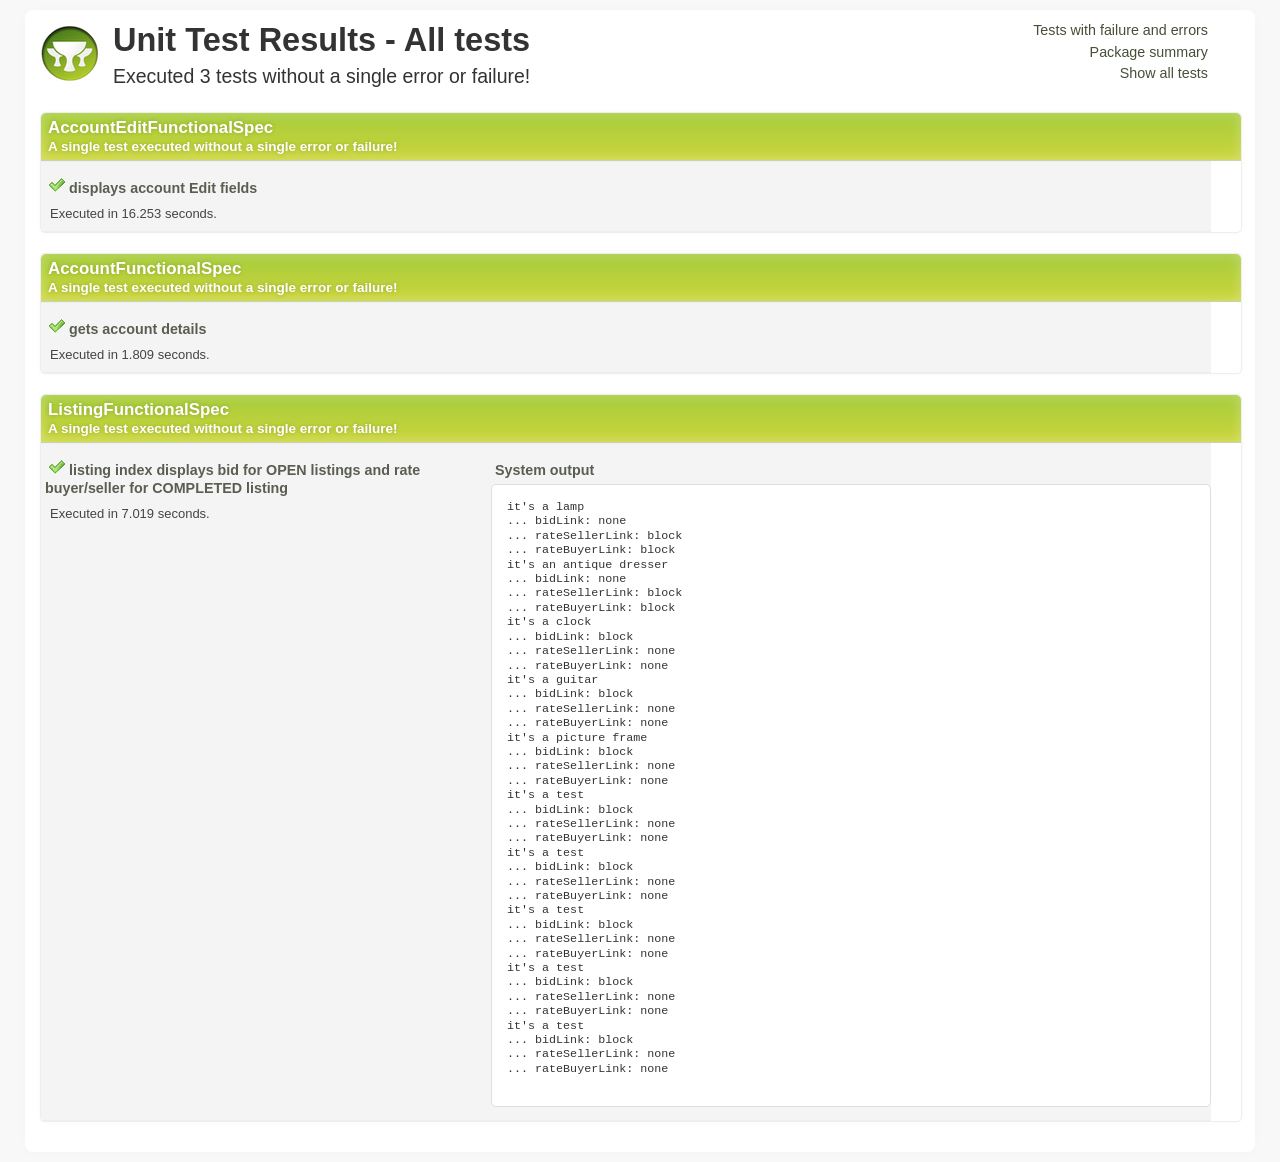
==== target/test-reports/html/all.html @ 5e50bc44 "modified functional tests to loop through listings" ====
<!DOCTYPE html><html xmlns:lxslt="http://xml.apache.org/xslt" xmlns:stringutils="xalan://org.apache.tools.ant.util.StringUtils">
<head>
<META http-equiv="Content-Type" content="text/html; charset=utf-8">
<title>
        Unit Test Results
     - All tests</title>
<link href="stylesheet.css" rel="stylesheet" type="text/css">
</head>
<body>
<div id="report" class="container container_8">
<div class="grid_6 alpha">
<div class="grailslogo"></div>
<h1>
        Unit Test Results
     - All tests </h1>
<p class="intro">
                        Executed
                        3
                        tests
                    
                        without a single error or failure!
                    </p>
</div>
<div class="grid_2 omega">
<nav id="navigationlinks">
<p>
<a href="failed.html">
                    Tests with failure and errors
                </a>
</p>
<p>
<a href="index.html">
                    Package summary
                </a>
</p>
<p>
<a href="all.html">
                    Show all tests
                </a>
</p>
</nav>
</div>
<div class="clear"></div>
<div class="testsuite success">
<div class="header">
<h2>AccountEditFunctionalSpec</h2>
<h3>
                        A single test executed
                    
                        without a single error or failure!
                    </h3>
</div>
<div class="testcase clearfix success grid_8 alpha omega" data-name="displays account Edit fields">
<div class="grid_3 alpha">
<p>
<span class="icon success"></span><b class="testname message success">displays account Edit fields</b>
</p>
<p class="summary">Executed in 16.253 seconds.</p>
</div>
<div class="grid_5 omega outputinfo"></div>
<div class="clear"></div>
</div>
<div class="clearfix output footer">
<div class="sysout">
<h2>Standard output</h2>
<pre class="stdout">--Output from displays account Edit fields--
</pre>
</div>
<div class="syserr">
<h2>System error</h2>
<pre class="syserr">--Output from displays account Edit fields--
</pre>
</div>
</div>
<div class="clear"></div>
</div>
<div class="testsuite success">
<div class="header">
<h2>AccountFunctionalSpec</h2>
<h3>
                        A single test executed
                    
                        without a single error or failure!
                    </h3>
</div>
<div class="testcase clearfix success grid_8 alpha omega" data-name="gets account details">
<div class="grid_3 alpha">
<p>
<span class="icon success"></span><b class="testname message success">gets account details</b>
</p>
<p class="summary">Executed in 1.809 seconds.</p>
</div>
<div class="grid_5 omega outputinfo"></div>
<div class="clear"></div>
</div>
<div class="clearfix output footer">
<div class="sysout">
<h2>Standard output</h2>
<pre class="stdout">--Output from gets account details--
</pre>
</div>
<div class="syserr">
<h2>System error</h2>
<pre class="syserr">--Output from gets account details--
</pre>
</div>
</div>
<div class="clear"></div>
</div>
<div class="testsuite success">
<div class="header">
<h2>ListingFunctionalSpec</h2>
<h3>
                        A single test executed
                    
                        without a single error or failure!
                    </h3>
</div>
<div class="testcase clearfix success grid_8 alpha omega" data-name="listing index displays bid for OPEN listings and rate buyer/seller for COMPLETED listing">
<div class="grid_3 alpha">
<p>
<span class="icon success"></span><b class="testname message success">listing index displays bid for OPEN listings and rate buyer/seller for COMPLETED listing</b>
</p>
<p class="summary">Executed in 7.019 seconds.</p>
</div>
<div class="grid_5 omega outputinfo"></div>
<div class="clear"></div>
</div>
<div class="clearfix output footer">
<div class="sysout">
<h2>Standard output</h2>
<pre class="stdout">--Output from listing index displays bid for OPEN listings and rate buyer/seller for COMPLETED listing--
it's a lamp
... bidLink: none
... rateSellerLink: block
... rateBuyerLink: block
it's an antique dresser
... bidLink: none
... rateSellerLink: block
... rateBuyerLink: block
it's a clock
... bidLink: block
... rateSellerLink: none
... rateBuyerLink: none
it's a guitar
... bidLink: block
... rateSellerLink: none
... rateBuyerLink: none
it's a picture frame
... bidLink: block
... rateSellerLink: none
... rateBuyerLink: none
it's a test
... bidLink: block
... rateSellerLink: none
... rateBuyerLink: none
it's a test
... bidLink: block
... rateSellerLink: none
... rateBuyerLink: none
it's a test
... bidLink: block
... rateSellerLink: none
... rateBuyerLink: none
it's a test
... bidLink: block
... rateSellerLink: none
... rateBuyerLink: none
it's a test
... bidLink: block
... rateSellerLink: none
... rateBuyerLink: none
</pre>
</div>
<div class="syserr">
<h2>System error</h2>
<pre class="syserr">--Output from listing index displays bid for OPEN listings and rate buyer/seller for COMPLETED listing--
</pre>
</div>
</div>
<div class="clear"></div>
</div>
<div class="clear"></div>
</div>
<!--
            Parses JUnit output and associates it with the corresponding test case
        -->
<script language="javascript">


/**
 * The JUnit report format is incredibly stuipd in the
 * sense that it accumulates output from all test methods
 * into a single xml node.
 */
(function() {

    var outputElements = findOutputElements();
    for (var i in outputElements) {
        var outputElement = outputElements[i];
        var textOutput = outputElement.element.firstChild.nodeValue;
        var header = outputElement.getHeader();
        appendTestMethodOutput(textOutput, header);
    }

    function findOutputElements() {
        var outputElements = [];
        var preElements = document.getElementsByTagName("pre");
        for (var i in preElements) {
            var preElement = preElements[i];
            var className = preElement.className || "";
            if (className.indexOf("stdout") >= 0) {
                var outputElement = new OutputElement(preElement, "output");
                outputElements.push(outputElement);
            } else if (className.indexOf("syserr") >= 0) {
                var outputElement = new OutputElement(preElement, "error");
                outputElements.push(outputElement);
            }
        }

        return outputElements;
    }

    function OutputElement(element, type) {
        this.element = element;
        this.type = type;

        this.getHeader = function() {
            if (type === "output") {
                return "System output";
            } else if ("error") {
                return "System error";
            }
        }
    }

    function appendTestMethodOutput(text, header) {
        var testOutput = new TestMethodOutput(header);

        var lines = text.split(/\r\n|\r|\n/);
        for (var i in lines) {
            var line = lines[i];
            var matches = line.match(/^--Output from (.*)--$/);
            if (matches !== null && matches.length == 2) {
                testOutput.flushToDom();
                testOutput.testName = matches[1];
            } else {
                testOutput.addLine(line);
            }
        }

        testOutput.flushToDom();
    }

    function TestMethodOutput(header) {
        this.header = header;
        this.testName = undefined;
        this.buffer = "";

        this.addLine = function(line) {
            this.buffer += line + "\n";
        }

        this.flushToDom = function() {
            if (this.testName !== undefined) {
                var domNode = getTestcaseElementByName(this.testName);
                if (domNode !== undefined && trimString(this.buffer).length > 0) {
                    this.appendTo(domNode);
                }

                this.reset();
            }
        }

        this.appendTo = function(domNode) {
            var node = document.createElement("div");
            node.innerHTML = '<p><b class="message">' + header + '</b></p>';

            var preNode = document.createElement("pre");
            preNode.appendChild(document.createTextNode(this.buffer));
            node.appendChild(preNode);

            var outputContainer = findElementByTagClassAndParent("div", "outputinfo", domNode);
            outputContainer.appendChild(node);
        }

        this.reset = function() {
            this.methodName = undefined;
            this.buffer = "";
        }
    }

    function getTestcaseElementByName(name) {
        var divElements = document.getElementsByTagName("div");
        var elementCount = divElements.length;
        for (var i=0; i<elementCount; i++) {
            var el = divElements[i];
            if (el.getAttribute("data-name") === name) {
                return el;
            }
        }
    }

    function findElementByTagClassAndParent(tagName, className, parentNode) {
        var elements = parentNode.getElementsByTagName(tagName);
        for (var i in elements) {
            var element = elements[i];

            // Not 100% correct, but good enough here
            if (element.className !== undefined && element.className.indexOf(className) >= 0) {
                return element;
            }
        }
    }

    function trimString(str) {
        return str.replace(/^\s\s*/, '').replace(/\s\s*$/, '');
    }

})();

        </script>
</body>
</html>
---- target/test-reports/html/stylesheet.css ----
/* html5 boilerplate */
        html, body, div, span, object, iframe,
        h1, h2, h3, h4, h5, h6, p, blockquote, pre,
        abbr, address, cite, code, del, dfn, em, img, ins, kbd, q, samp,
        small, strong, sub, sup, var, b, i, dl, dt, dd, ol, ul, li {
        margin: 0;
        padding: 0;
        border: 0;
        font-size: 100%;
        font: inherit;
        vertical-align: baseline;
        }

        select, input, textarea, button { font:99% sans-serif; }
        pre, code, kbd, samp { font-family: monospace, sans-serif; }

        html { overflow-y: scroll; }
        a:hover, a:active { outline: none; }

        ::-moz-selection{ background: #FF9800; color:#fff; text-shadow: none; }
        ::selection { background: #FF9800; color:#fff; text-shadow: none; }
        a:link { -webkit-tap-highlight-color: #FF9800; }

        h1 { font-size: 2.5em; }
        h1, h2, h3, h4, h5, h6 { font-weight: bold; }
        body, select, input, textarea { color: #333; }

        /* html5 boilerpalte end */

        body {
            color: #333333;
            background-color: #F8F8F8;
            font:13px/1.231 ubuntu, sans-serif; *font-size:small;
        }

        p.intro { font-size: 1.5em; }

        a { color: #1A4491; text-decoration: none; }
        a:hover { }

        pre {
            border-radius: 5px;
            margin-bottom: 8px;
            padding: 15px;
            background-color: #FFFFFF;
            border: 1px solid #DEDEDE;
            font-family: Consolas, Monaco, monospace;
            font-size: 0.9em;
            white-space: pre;
            white-space: pre-wrap;
            word-wrap:
            break-word;
        }

        #report {
            border-radius: 8px;
            box-shadow: 0 0 8px #F5F5F5;

            background-color: white;
            margin: 10px auto;
            padding: 10px 15px;
        }

        /* Navigation links between the various views
        - - - - - - - - - - - - - - - - - - - - - - */
        #navigationlinks { text-align: right; }
        #navigationlinks p { padding: 2px; }
        #navigationlinks a { font-size: 1.1em; color: #464F38; }
        #navigationlinks a:hover { color: #333; }

        /* Test suites
        - - - - - - */

        .testsuite {
            border-radius: 5px;
            box-shadow: 0 0 4px #F8F8F8;

            background-color: F7F7F7;
            background: -moz-linear-gradient(center top , #F7F7F7, #FEFEFE);

            border: 1px solid #EEEEEE;
            margin: 20px 0;
            text-align: left;
            width: 100%;
        }

        .testsuite .header {
            color: white;
            padding: 5px 7px;
            text-shadow: 0 0 4px rgba(0, 0, 0, 0.2);
            font-size: 1.3em;

            border-radius: 5px 5px 0 0;
            box-shadow: 0 0 13px rgba(255, 255, 255, 0.3) inset;
        }

        .testsuite.error .header {
            background-color: #BC2F2F;
            background: -moz-linear-gradient(#BC2F2F, #C96952);
            background: -webkit-linear-gradient(#BC2F2F, #C96952);
            background: linear-gradient(#BC2F2F, #C96952);
            border-bottom: 1px solid #BE5B5B;
        }

        .testsuite.failure .header {
            background-color: #E69814;
            background: -moz-linear-gradient(#FFB75B, #E69814);
            background: -webkit-linear-gradient(#FFB75B, #E69814);
            background: linear-gradient(#FFB75B, #E69814);
            border-bottom: 1px solid #CD912B;
        }

        .testsuite.success .header {
            background-color: #A6CC3B;
            background: -moz-linear-gradient(#A6CC3B, #CBD53B);
            background: -webkit-linear-gradient(#A6CC3B, #CBD53B);
            background: linear-gradient(#A6CC3B, #CBD53B);
            border-bottom: 1px solid #C4D5B6;
        }

        .testsuite .header h2, h3 { margin: 0; padding: 0; }
        .testsuite .header h3 { font-size: 0.8em; }

        .testsuite .name {
            width: 50%;
        }

        .testsuite .time {
            width: 10%;
        }

        .testsuite .testcase {
            padding: 5px 0;
        }

        /* Link to individual test cases
        - - - - - - - - - - - - - - - - - */

        .packagelink {
            border: 1px solid transparent;
            float: left;
            font-size: 1.1em;
            list-style: none outside none;
            padding: 2px 7px 4px 7px;
            margin: 3px;
        }

        .packagelink:hover {
            border-radius: 4px;
            background-color: #f7f7f7;
            border: 1px solid #ddd;
        }

        .packagelink a {
            color: blue;
            text-decoration: none;
            display: inline-block;
        }

        .packagelink.failure a {
            color: #FB6C00 !important;
        }

        .packagelink.error a {
            color: #DD0707 !important;
        }

        .packagelink.success a {
            color: #344804 !important;
        }

        /* force line break for long test names wihtout white-space */
        .message { word-wrap: break-word; }

        .testcase.success .message { color: #595E51; }
        .testcase.error .message { color: #AA0E0E; }
        .testcase.failure .message { color: #FB6C00; }

        .testsuite .testcase:nth-of-type(2n) {
            background-color: #F4F4F4;
            border-bottom: 1px solid #EEEEEE;
            border-top: 1px solid #EEEEEE;
        }

        .testcase .message {
            font-size: 1.1em;
            font-weight: bold;
        }

        .testcase p.summary {
            margin-left: 5px;
            font-size: 1em;
            color: #444;
        }

        .outputinfo p { margin-top: 9px; }

        /* output is parsed using javascript and not visible by default.
        I don't think that having a non-javascript fallback is important
        as most Grails developers won't be using IE 6 :D */

        .testsuite .footer { display: none; }
        p { padding: 4px; }

        .footer.output {
            border-radius: 0 0 5px 5px;
            background-color: #F8F8F8;
            background: -moz-linear-gradient(center top , #F8F8F8, #F2F2F2);
            border-top: 1px solid #EEEEEE;
            margin-top: 10px;
        }

        .footer.output h2 { padding: 5px 0 0 5px; }
        .footer.output .sysout, .syserr { float: left; width: 49%; }
        .footer.output pre { margin: 5px; }

        .errorMessage {
            color: #AA0E0E;
            font-size: 1em;
            font-weight: bold;
        }

        .errorMessage.failure { color: #FB6C00 !important; }

        .grailslogo {
            background-image: url("[data-uri]");
            width: 63px; height: 66px;
            margin: 0 10px 5px 0;
            float: left;
        }

        /* icons */
        .icon { width: 16px; height: 16px; margin: 6px 4px 0; display: inline-block; }
        .icon.failure { background-image: url("[data-uri]"); }
        .icon.error { background-image: url("[data-uri]"); }
        .icon.success { background-image: url("[data-uri]"); }

        /* 960gs */
        body{min-width:1200px}
		.container_8{margin-left:auto;margin-right:auto;width:1200px}
		.grid_1,.grid_2,.grid_3,.grid_4,.grid_5,.grid_6,.grid_7,.grid_8{display:inline;float:left;position:relative;margin-left:15px;margin-right:15px}
		.push_1,.pull_1,.push_2,.pull_2,.push_3,.pull_3,.push_4,.pull_4,.push_5,.pull_5,.push_6,.pull_6,.push_7,.pull_7,.push_8,.pull_8{position:relative}
		.alpha{margin-left:0}
		.omega{margin-right:0}
		.container_8 .grid_1{width:120px}
		.container_8 .grid_2{width:270px}
		.container_8 .grid_3{width:420px}
		.container_8 .grid_4{width:570px}
		.container_8 .grid_5{width:720px}
		.container_8 .grid_6{width:870px}
		.container_8 .grid_7{width:1020px}
		.container_8 .grid_8{width:1170px}
		.container_8 .prefix_1{padding-left:150px}
		.container_8 .prefix_2{padding-left:300px}
		.container_8 .prefix_3{padding-left:450px}
		.container_8 .prefix_4{padding-left:600px}
		.container_8 .prefix_5{padding-left:750px}
		.container_8 .prefix_6{padding-left:900px}
		.container_8 .prefix_7{padding-left:1050px}
		.container_8 .suffix_1{padding-right:150px}
		.container_8 .suffix_2{padding-right:300px}
		.container_8 .suffix_3{padding-right:450px}
		.container_8 .suffix_4{padding-right:600px}
		.container_8 .suffix_5{padding-right:750px}
		.container_8 .suffix_6{padding-right:900px}
		.container_8 .suffix_7{padding-right:1050px}
		.container_8 .push_1{left:150px}
		.container_8 .push_2{left:300px}
		.container_8 .push_3{left:450px}
		.container_8 .push_4{left:600px}
		.container_8 .push_5{left:750px}
		.container_8 .push_6{left:900px}
		.container_8 .push_7{left:1050px}
		.container_8 .pull_1{left:-150px}
		.container_8 .pull_2{left:-300px}
		.container_8 .pull_3{left:-450px}
		.container_8 .pull_4{left:-600px}
		.container_8 .pull_5{left:-750px}
		.container_8 .pull_6{left:-900px}
		.container_8 .pull_7{left:-1050px}
		.clear{clear:both;display:block;overflow:hidden;visibility:hidden;width:0;height:0}
		.clearfix:before,.clearfix:after{content:'\0020';display:block;overflow:hidden;visibility:hidden;width:0;height:0}
		.clearfix:after{clear:both}
		.clearfix{zoom:1}
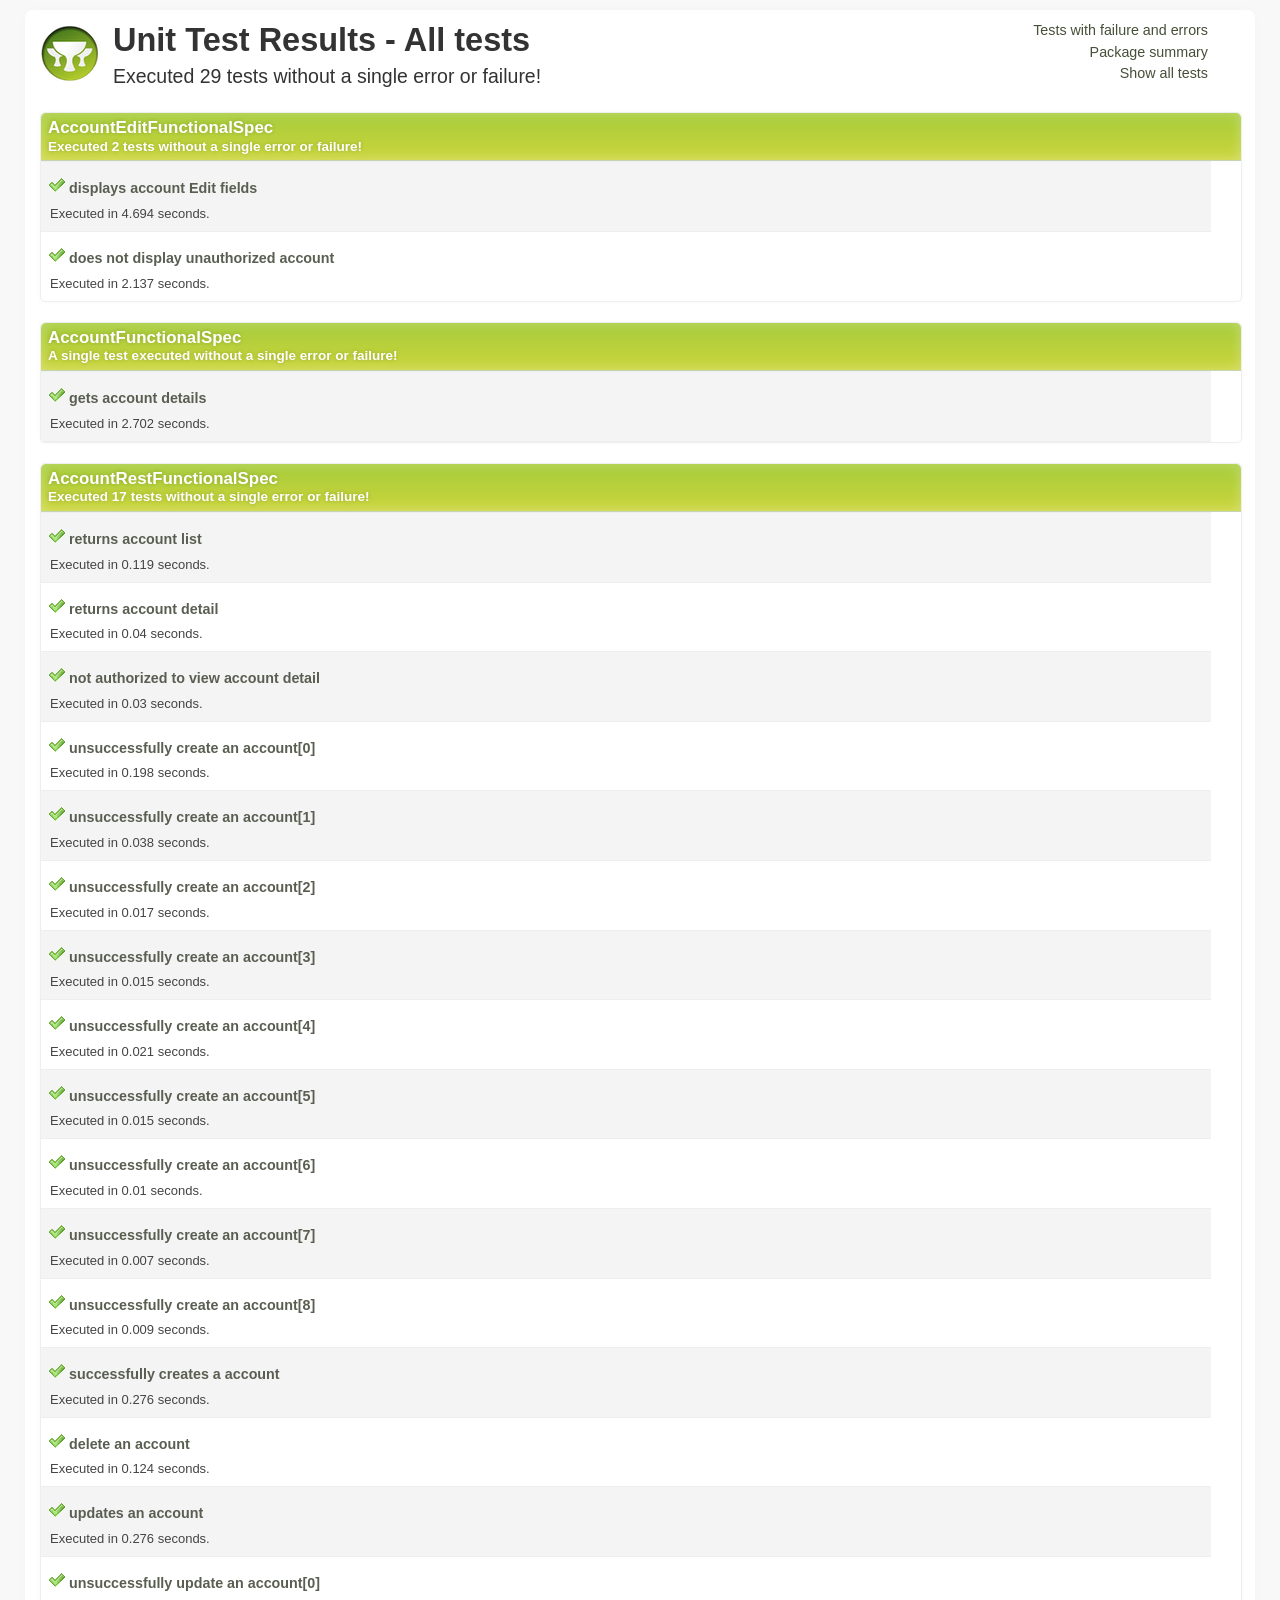
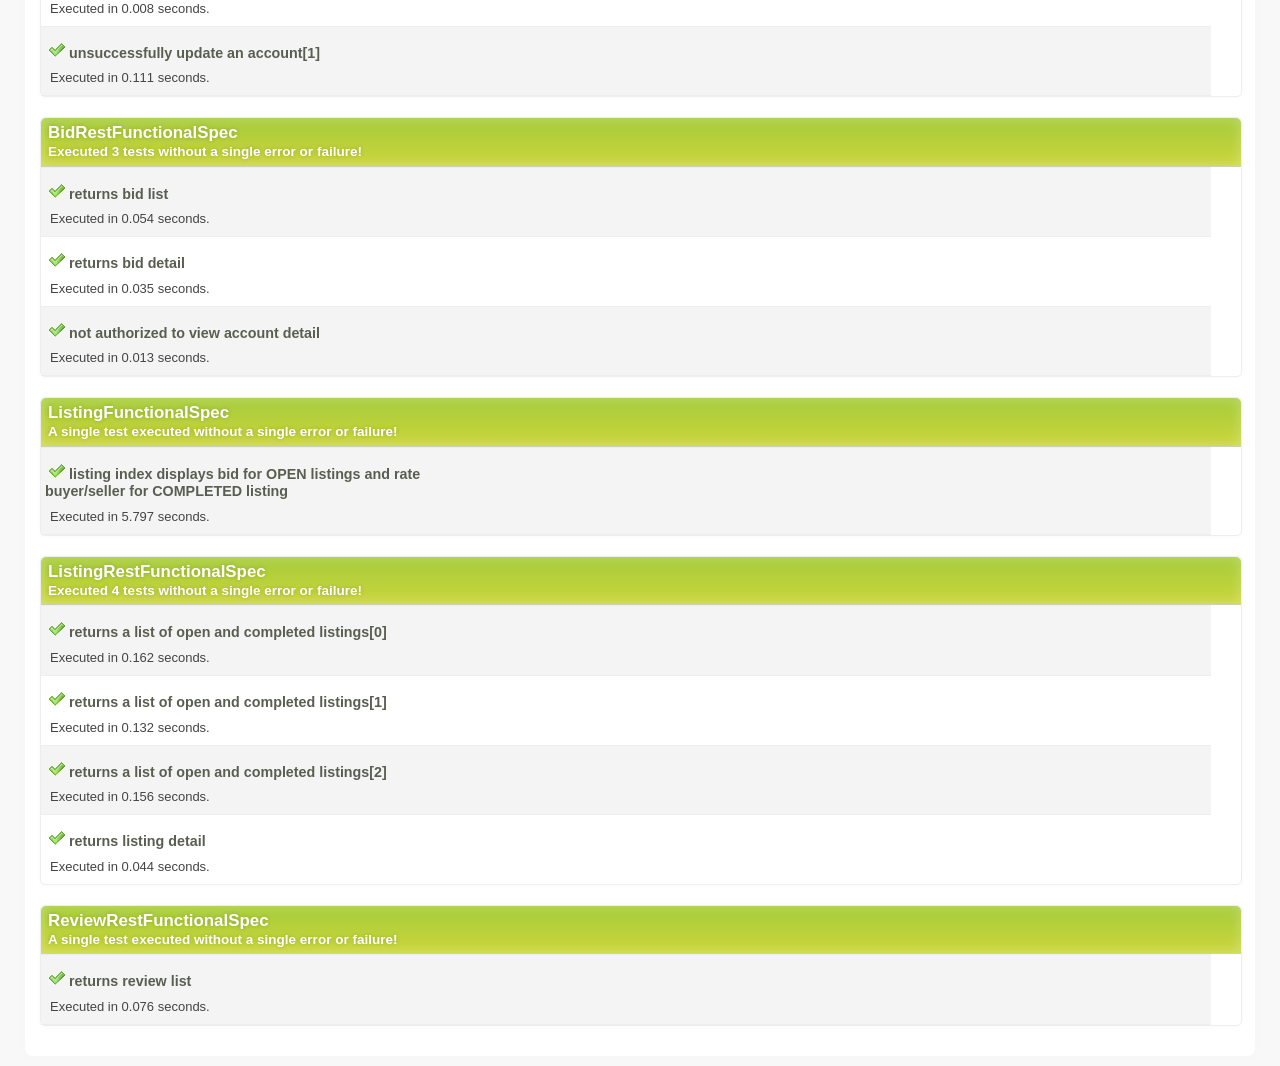
==== commit 9645c401: "all tests pass.  most testing is completed.  just checking in for backup" ====
--- a/target/test-reports/html/all.html
+++ b/target/test-reports/html/all.html
@@ -15,7 +15,7 @@
      - All tests </h1>
 <p class="intro">
                         Executed
-                        3
+                        29
                         tests
                     
                         without a single error or failure!
@@ -45,7 +45,9 @@
 <div class="header">
 <h2>AccountEditFunctionalSpec</h2>
 <h3>
-                        A single test executed
+                        Executed
+                        2
+                        tests
                     
                         without a single error or failure!
                     </h3>
@@ -55,7 +57,17 @@
 <p>
 <span class="icon success"></span><b class="testname message success">displays account Edit fields</b>
 </p>
-<p class="summary">Executed in 16.253 seconds.</p>
+<p class="summary">Executed in 4.694 seconds.</p>
+</div>
+<div class="grid_5 omega outputinfo"></div>
+<div class="clear"></div>
+</div>
+<div class="testcase clearfix success grid_8 alpha omega" data-name="does not display unauthorized account">
+<div class="grid_3 alpha">
+<p>
+<span class="icon success"></span><b class="testname message success">does not display unauthorized account</b>
+</p>
+<p class="summary">Executed in 2.137 seconds.</p>
 </div>
 <div class="grid_5 omega outputinfo"></div>
 <div class="clear"></div>
@@ -64,11 +76,13 @@
 <div class="sysout">
 <h2>Standard output</h2>
 <pre class="stdout">--Output from displays account Edit fields--
+--Output from does not display unauthorized account--
 </pre>
 </div>
 <div class="syserr">
 <h2>System error</h2>
 <pre class="syserr">--Output from displays account Edit fields--
+--Output from does not display unauthorized account--
 </pre>
 </div>
 </div>
@@ -88,7 +102,7 @@
 <p>
 <span class="icon success"></span><b class="testname message success">gets account details</b>
 </p>
-<p class="summary">Executed in 1.809 seconds.</p>
+<p class="summary">Executed in 2.702 seconds.</p>
 </div>
 <div class="grid_5 omega outputinfo"></div>
 <div class="clear"></div>
@@ -102,6 +116,292 @@
 <div class="syserr">
 <h2>System error</h2>
 <pre class="syserr">--Output from gets account details--
+</pre>
+</div>
+</div>
+<div class="clear"></div>
+</div>
+<div class="testsuite success">
+<div class="header">
+<h2>AccountRestFunctionalSpec</h2>
+<h3>
+                        Executed
+                        17
+                        tests
+                    
+                        without a single error or failure!
+                    </h3>
+</div>
+<div class="testcase clearfix success grid_8 alpha omega" data-name="returns account list">
+<div class="grid_3 alpha">
+<p>
+<span class="icon success"></span><b class="testname message success">returns account list</b>
+</p>
+<p class="summary">Executed in 0.119 seconds.</p>
+</div>
+<div class="grid_5 omega outputinfo"></div>
+<div class="clear"></div>
+</div>
+<div class="testcase clearfix success grid_8 alpha omega" data-name="returns account detail">
+<div class="grid_3 alpha">
+<p>
+<span class="icon success"></span><b class="testname message success">returns account detail</b>
+</p>
+<p class="summary">Executed in 0.04 seconds.</p>
+</div>
+<div class="grid_5 omega outputinfo"></div>
+<div class="clear"></div>
+</div>
+<div class="testcase clearfix success grid_8 alpha omega" data-name="not authorized to view account detail">
+<div class="grid_3 alpha">
+<p>
+<span class="icon success"></span><b class="testname message success">not authorized to view account detail</b>
+</p>
+<p class="summary">Executed in 0.03 seconds.</p>
+</div>
+<div class="grid_5 omega outputinfo"></div>
+<div class="clear"></div>
+</div>
+<div class="testcase clearfix success grid_8 alpha omega" data-name="unsuccessfully create an account[0]">
+<div class="grid_3 alpha">
+<p>
+<span class="icon success"></span><b class="testname message success">unsuccessfully create an account[0]</b>
+</p>
+<p class="summary">Executed in 0.198 seconds.</p>
+</div>
+<div class="grid_5 omega outputinfo"></div>
+<div class="clear"></div>
+</div>
+<div class="testcase clearfix success grid_8 alpha omega" data-name="unsuccessfully create an account[1]">
+<div class="grid_3 alpha">
+<p>
+<span class="icon success"></span><b class="testname message success">unsuccessfully create an account[1]</b>
+</p>
+<p class="summary">Executed in 0.038 seconds.</p>
+</div>
+<div class="grid_5 omega outputinfo"></div>
+<div class="clear"></div>
+</div>
+<div class="testcase clearfix success grid_8 alpha omega" data-name="unsuccessfully create an account[2]">
+<div class="grid_3 alpha">
+<p>
+<span class="icon success"></span><b class="testname message success">unsuccessfully create an account[2]</b>
+</p>
+<p class="summary">Executed in 0.017 seconds.</p>
+</div>
+<div class="grid_5 omega outputinfo"></div>
+<div class="clear"></div>
+</div>
+<div class="testcase clearfix success grid_8 alpha omega" data-name="unsuccessfully create an account[3]">
+<div class="grid_3 alpha">
+<p>
+<span class="icon success"></span><b class="testname message success">unsuccessfully create an account[3]</b>
+</p>
+<p class="summary">Executed in 0.015 seconds.</p>
+</div>
+<div class="grid_5 omega outputinfo"></div>
+<div class="clear"></div>
+</div>
+<div class="testcase clearfix success grid_8 alpha omega" data-name="unsuccessfully create an account[4]">
+<div class="grid_3 alpha">
+<p>
+<span class="icon success"></span><b class="testname message success">unsuccessfully create an account[4]</b>
+</p>
+<p class="summary">Executed in 0.021 seconds.</p>
+</div>
+<div class="grid_5 omega outputinfo"></div>
+<div class="clear"></div>
+</div>
+<div class="testcase clearfix success grid_8 alpha omega" data-name="unsuccessfully create an account[5]">
+<div class="grid_3 alpha">
+<p>
+<span class="icon success"></span><b class="testname message success">unsuccessfully create an account[5]</b>
+</p>
+<p class="summary">Executed in 0.015 seconds.</p>
+</div>
+<div class="grid_5 omega outputinfo"></div>
+<div class="clear"></div>
+</div>
+<div class="testcase clearfix success grid_8 alpha omega" data-name="unsuccessfully create an account[6]">
+<div class="grid_3 alpha">
+<p>
+<span class="icon success"></span><b class="testname message success">unsuccessfully create an account[6]</b>
+</p>
+<p class="summary">Executed in 0.01 seconds.</p>
+</div>
+<div class="grid_5 omega outputinfo"></div>
+<div class="clear"></div>
+</div>
+<div class="testcase clearfix success grid_8 alpha omega" data-name="unsuccessfully create an account[7]">
+<div class="grid_3 alpha">
+<p>
+<span class="icon success"></span><b class="testname message success">unsuccessfully create an account[7]</b>
+</p>
+<p class="summary">Executed in 0.007 seconds.</p>
+</div>
+<div class="grid_5 omega outputinfo"></div>
+<div class="clear"></div>
+</div>
+<div class="testcase clearfix success grid_8 alpha omega" data-name="unsuccessfully create an account[8]">
+<div class="grid_3 alpha">
+<p>
+<span class="icon success"></span><b class="testname message success">unsuccessfully create an account[8]</b>
+</p>
+<p class="summary">Executed in 0.009 seconds.</p>
+</div>
+<div class="grid_5 omega outputinfo"></div>
+<div class="clear"></div>
+</div>
+<div class="testcase clearfix success grid_8 alpha omega" data-name="successfully creates a account">
+<div class="grid_3 alpha">
+<p>
+<span class="icon success"></span><b class="testname message success">successfully creates a account</b>
+</p>
+<p class="summary">Executed in 0.276 seconds.</p>
+</div>
+<div class="grid_5 omega outputinfo"></div>
+<div class="clear"></div>
+</div>
+<div class="testcase clearfix success grid_8 alpha omega" data-name="delete an account">
+<div class="grid_3 alpha">
+<p>
+<span class="icon success"></span><b class="testname message success">delete an account</b>
+</p>
+<p class="summary">Executed in 0.124 seconds.</p>
+</div>
+<div class="grid_5 omega outputinfo"></div>
+<div class="clear"></div>
+</div>
+<div class="testcase clearfix success grid_8 alpha omega" data-name="updates an account">
+<div class="grid_3 alpha">
+<p>
+<span class="icon success"></span><b class="testname message success">updates an account</b>
+</p>
+<p class="summary">Executed in 0.276 seconds.</p>
+</div>
+<div class="grid_5 omega outputinfo"></div>
+<div class="clear"></div>
+</div>
+<div class="testcase clearfix success grid_8 alpha omega" data-name="unsuccessfully update an account[0]">
+<div class="grid_3 alpha">
+<p>
+<span class="icon success"></span><b class="testname message success">unsuccessfully update an account[0]</b>
+</p>
+<p class="summary">Executed in 0.008 seconds.</p>
+</div>
+<div class="grid_5 omega outputinfo"></div>
+<div class="clear"></div>
+</div>
+<div class="testcase clearfix success grid_8 alpha omega" data-name="unsuccessfully update an account[1]">
+<div class="grid_3 alpha">
+<p>
+<span class="icon success"></span><b class="testname message success">unsuccessfully update an account[1]</b>
+</p>
+<p class="summary">Executed in 0.111 seconds.</p>
+</div>
+<div class="grid_5 omega outputinfo"></div>
+<div class="clear"></div>
+</div>
+<div class="clearfix output footer">
+<div class="sysout">
+<h2>Standard output</h2>
+<pre class="stdout">--Output from returns account list--
+--Output from returns account detail--
+--Output from not authorized to view account detail--
+--Output from unsuccessfully create an account[0]--
+--Output from unsuccessfully create an account[1]--
+--Output from unsuccessfully create an account[2]--
+--Output from unsuccessfully create an account[3]--
+--Output from unsuccessfully create an account[4]--
+--Output from unsuccessfully create an account[5]--
+--Output from unsuccessfully create an account[6]--
+--Output from unsuccessfully create an account[7]--
+--Output from unsuccessfully create an account[8]--
+--Output from successfully creates a account--
+--Output from delete an account--
+--Output from updates an account--
+--Output from unsuccessfully update an account[0]--
+--Output from unsuccessfully update an account[1]--
+</pre>
+</div>
+<div class="syserr">
+<h2>System error</h2>
+<pre class="syserr">--Output from returns account list--
+--Output from returns account detail--
+--Output from not authorized to view account detail--
+--Output from unsuccessfully create an account[0]--
+--Output from unsuccessfully create an account[1]--
+--Output from unsuccessfully create an account[2]--
+--Output from unsuccessfully create an account[3]--
+--Output from unsuccessfully create an account[4]--
+--Output from unsuccessfully create an account[5]--
+--Output from unsuccessfully create an account[6]--
+--Output from unsuccessfully create an account[7]--
+--Output from unsuccessfully create an account[8]--
+--Output from successfully creates a account--
+--Output from delete an account--
+--Output from updates an account--
+--Output from unsuccessfully update an account[0]--
+--Output from unsuccessfully update an account[1]--
+</pre>
+</div>
+</div>
+<div class="clear"></div>
+</div>
+<div class="testsuite success">
+<div class="header">
+<h2>BidRestFunctionalSpec</h2>
+<h3>
+                        Executed
+                        3
+                        tests
+                    
+                        without a single error or failure!
+                    </h3>
+</div>
+<div class="testcase clearfix success grid_8 alpha omega" data-name="returns bid list">
+<div class="grid_3 alpha">
+<p>
+<span class="icon success"></span><b class="testname message success">returns bid list</b>
+</p>
+<p class="summary">Executed in 0.054 seconds.</p>
+</div>
+<div class="grid_5 omega outputinfo"></div>
+<div class="clear"></div>
+</div>
+<div class="testcase clearfix success grid_8 alpha omega" data-name="returns bid detail">
+<div class="grid_3 alpha">
+<p>
+<span class="icon success"></span><b class="testname message success">returns bid detail</b>
+</p>
+<p class="summary">Executed in 0.035 seconds.</p>
+</div>
+<div class="grid_5 omega outputinfo"></div>
+<div class="clear"></div>
+</div>
+<div class="testcase clearfix success grid_8 alpha omega" data-name="not authorized to view account detail">
+<div class="grid_3 alpha">
+<p>
+<span class="icon success"></span><b class="testname message success">not authorized to view account detail</b>
+</p>
+<p class="summary">Executed in 0.013 seconds.</p>
+</div>
+<div class="grid_5 omega outputinfo"></div>
+<div class="clear"></div>
+</div>
+<div class="clearfix output footer">
+<div class="sysout">
+<h2>Standard output</h2>
+<pre class="stdout">--Output from returns bid list--
+--Output from returns bid detail--
+--Output from not authorized to view account detail--
+</pre>
+</div>
+<div class="syserr">
+<h2>System error</h2>
+<pre class="syserr">--Output from returns bid list--
+--Output from returns bid detail--
+--Output from not authorized to view account detail--
 </pre>
 </div>
 </div>
@@ -121,7 +421,7 @@
 <p>
 <span class="icon success"></span><b class="testname message success">listing index displays bid for OPEN listings and rate buyer/seller for COMPLETED listing</b>
 </p>
-<p class="summary">Executed in 7.019 seconds.</p>
+<p class="summary">Executed in 5.797 seconds.</p>
 </div>
 <div class="grid_5 omega outputinfo"></div>
 <div class="clear"></div>
@@ -130,51 +430,115 @@
 <div class="sysout">
 <h2>Standard output</h2>
 <pre class="stdout">--Output from listing index displays bid for OPEN listings and rate buyer/seller for COMPLETED listing--
-it's a lamp
-... bidLink: none
-... rateSellerLink: block
-... rateBuyerLink: block
-it's an antique dresser
-... bidLink: none
-... rateSellerLink: block
-... rateBuyerLink: block
-it's a clock
-... bidLink: block
-... rateSellerLink: none
-... rateBuyerLink: none
-it's a guitar
-... bidLink: block
-... rateSellerLink: none
-... rateBuyerLink: none
-it's a picture frame
-... bidLink: block
-... rateSellerLink: none
-... rateBuyerLink: none
-it's a test
-... bidLink: block
-... rateSellerLink: none
-... rateBuyerLink: none
-it's a test
-... bidLink: block
-... rateSellerLink: none
-... rateBuyerLink: none
-it's a test
-... bidLink: block
-... rateSellerLink: none
-... rateBuyerLink: none
-it's a test
-... bidLink: block
-... rateSellerLink: none
-... rateBuyerLink: none
-it's a test
-... bidLink: block
-... rateSellerLink: none
-... rateBuyerLink: none
 </pre>
 </div>
 <div class="syserr">
 <h2>System error</h2>
 <pre class="syserr">--Output from listing index displays bid for OPEN listings and rate buyer/seller for COMPLETED listing--
+</pre>
+</div>
+</div>
+<div class="clear"></div>
+</div>
+<div class="testsuite success">
+<div class="header">
+<h2>ListingRestFunctionalSpec</h2>
+<h3>
+                        Executed
+                        4
+                        tests
+                    
+                        without a single error or failure!
+                    </h3>
+</div>
+<div class="testcase clearfix success grid_8 alpha omega" data-name="returns a list of open and completed listings[0]">
+<div class="grid_3 alpha">
+<p>
+<span class="icon success"></span><b class="testname message success">returns a list of open and completed listings[0]</b>
+</p>
+<p class="summary">Executed in 0.162 seconds.</p>
+</div>
+<div class="grid_5 omega outputinfo"></div>
+<div class="clear"></div>
+</div>
+<div class="testcase clearfix success grid_8 alpha omega" data-name="returns a list of open and completed listings[1]">
+<div class="grid_3 alpha">
+<p>
+<span class="icon success"></span><b class="testname message success">returns a list of open and completed listings[1]</b>
+</p>
+<p class="summary">Executed in 0.132 seconds.</p>
+</div>
+<div class="grid_5 omega outputinfo"></div>
+<div class="clear"></div>
+</div>
+<div class="testcase clearfix success grid_8 alpha omega" data-name="returns a list of open and completed listings[2]">
+<div class="grid_3 alpha">
+<p>
+<span class="icon success"></span><b class="testname message success">returns a list of open and completed listings[2]</b>
+</p>
+<p class="summary">Executed in 0.156 seconds.</p>
+</div>
+<div class="grid_5 omega outputinfo"></div>
+<div class="clear"></div>
+</div>
+<div class="testcase clearfix success grid_8 alpha omega" data-name="returns listing detail">
+<div class="grid_3 alpha">
+<p>
+<span class="icon success"></span><b class="testname message success">returns listing detail</b>
+</p>
+<p class="summary">Executed in 0.044 seconds.</p>
+</div>
+<div class="grid_5 omega outputinfo"></div>
+<div class="clear"></div>
+</div>
+<div class="clearfix output footer">
+<div class="sysout">
+<h2>Standard output</h2>
+<pre class="stdout">--Output from returns a list of open and completed listings[0]--
+--Output from returns a list of open and completed listings[1]--
+--Output from returns a list of open and completed listings[2]--
+--Output from returns listing detail--
+</pre>
+</div>
+<div class="syserr">
+<h2>System error</h2>
+<pre class="syserr">--Output from returns a list of open and completed listings[0]--
+--Output from returns a list of open and completed listings[1]--
+--Output from returns a list of open and completed listings[2]--
+--Output from returns listing detail--
+</pre>
+</div>
+</div>
+<div class="clear"></div>
+</div>
+<div class="testsuite success">
+<div class="header">
+<h2>ReviewRestFunctionalSpec</h2>
+<h3>
+                        A single test executed
+                    
+                        without a single error or failure!
+                    </h3>
+</div>
+<div class="testcase clearfix success grid_8 alpha omega" data-name="returns review list">
+<div class="grid_3 alpha">
+<p>
+<span class="icon success"></span><b class="testname message success">returns review list</b>
+</p>
+<p class="summary">Executed in 0.076 seconds.</p>
+</div>
+<div class="grid_5 omega outputinfo"></div>
+<div class="clear"></div>
+</div>
+<div class="clearfix output footer">
+<div class="sysout">
+<h2>Standard output</h2>
+<pre class="stdout">--Output from returns review list--
+</pre>
+</div>
+<div class="syserr">
+<h2>System error</h2>
+<pre class="syserr">--Output from returns review list--
 </pre>
 </div>
 </div>
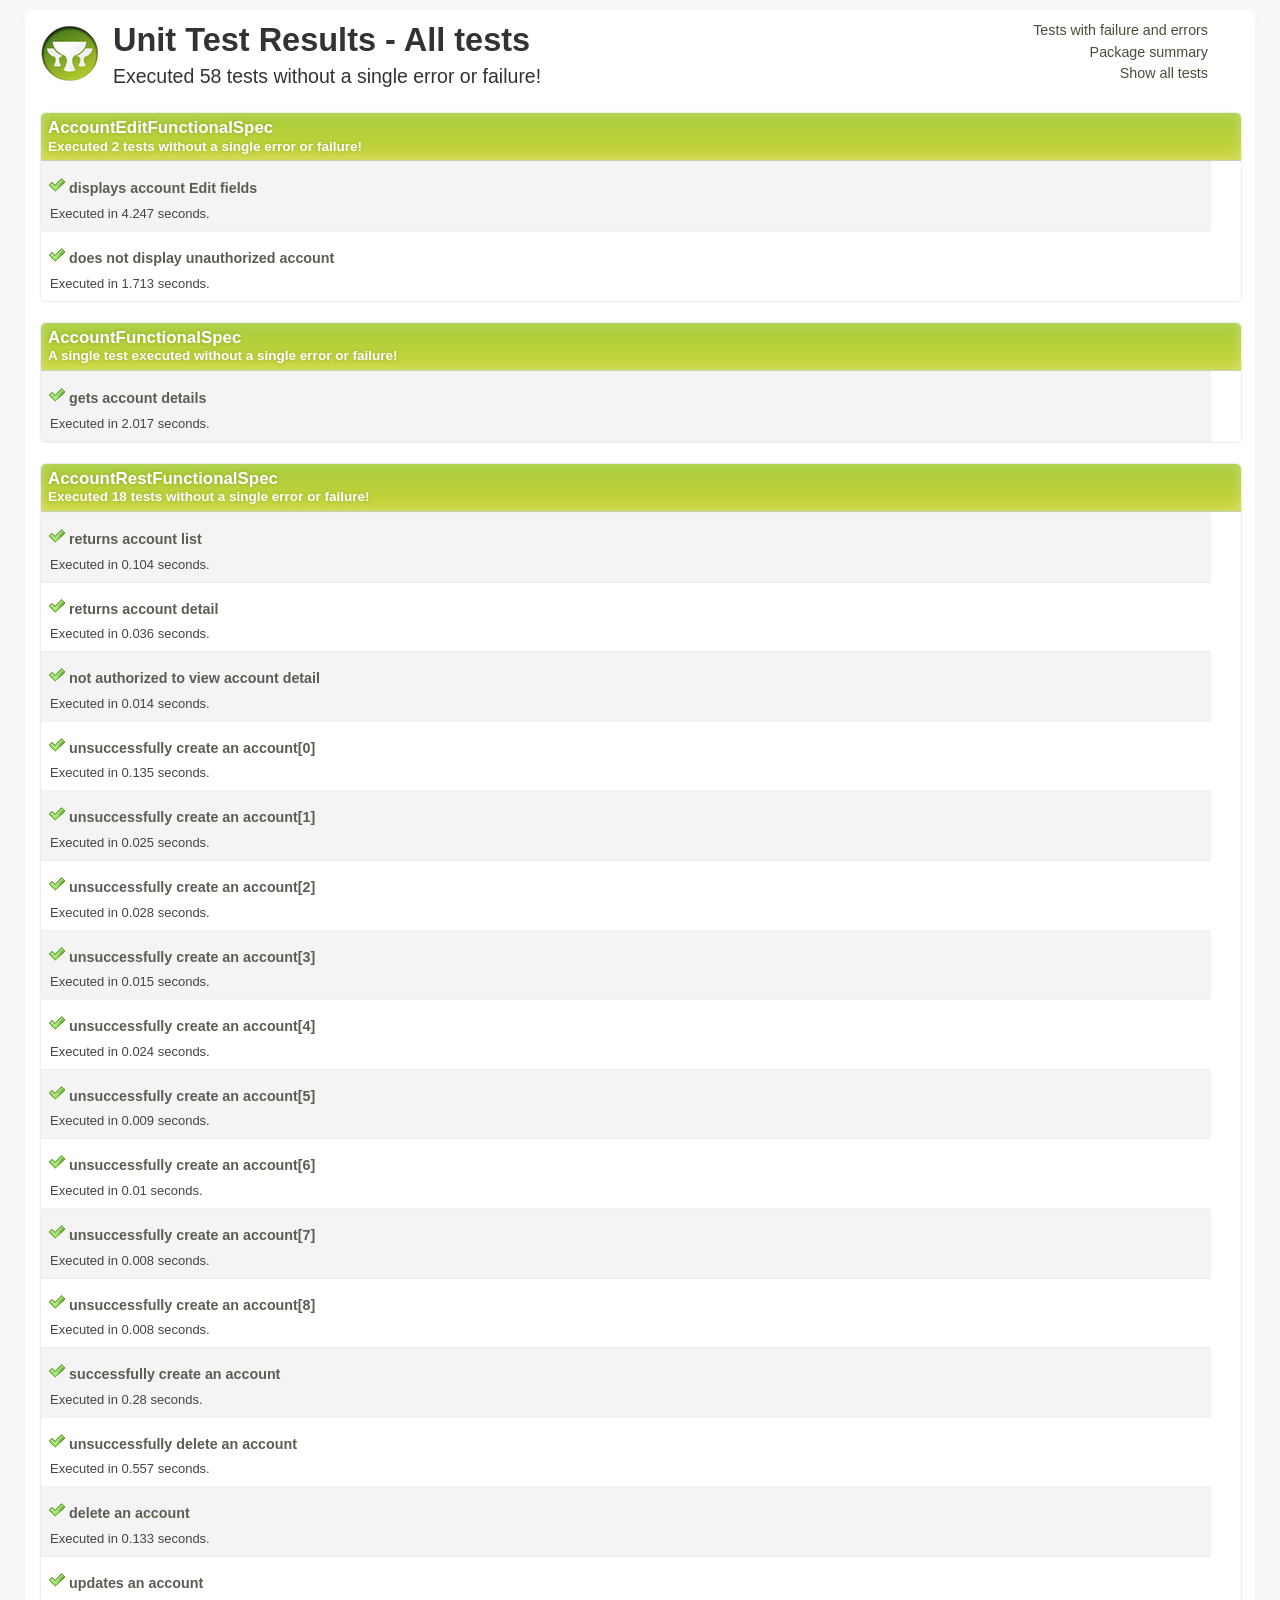
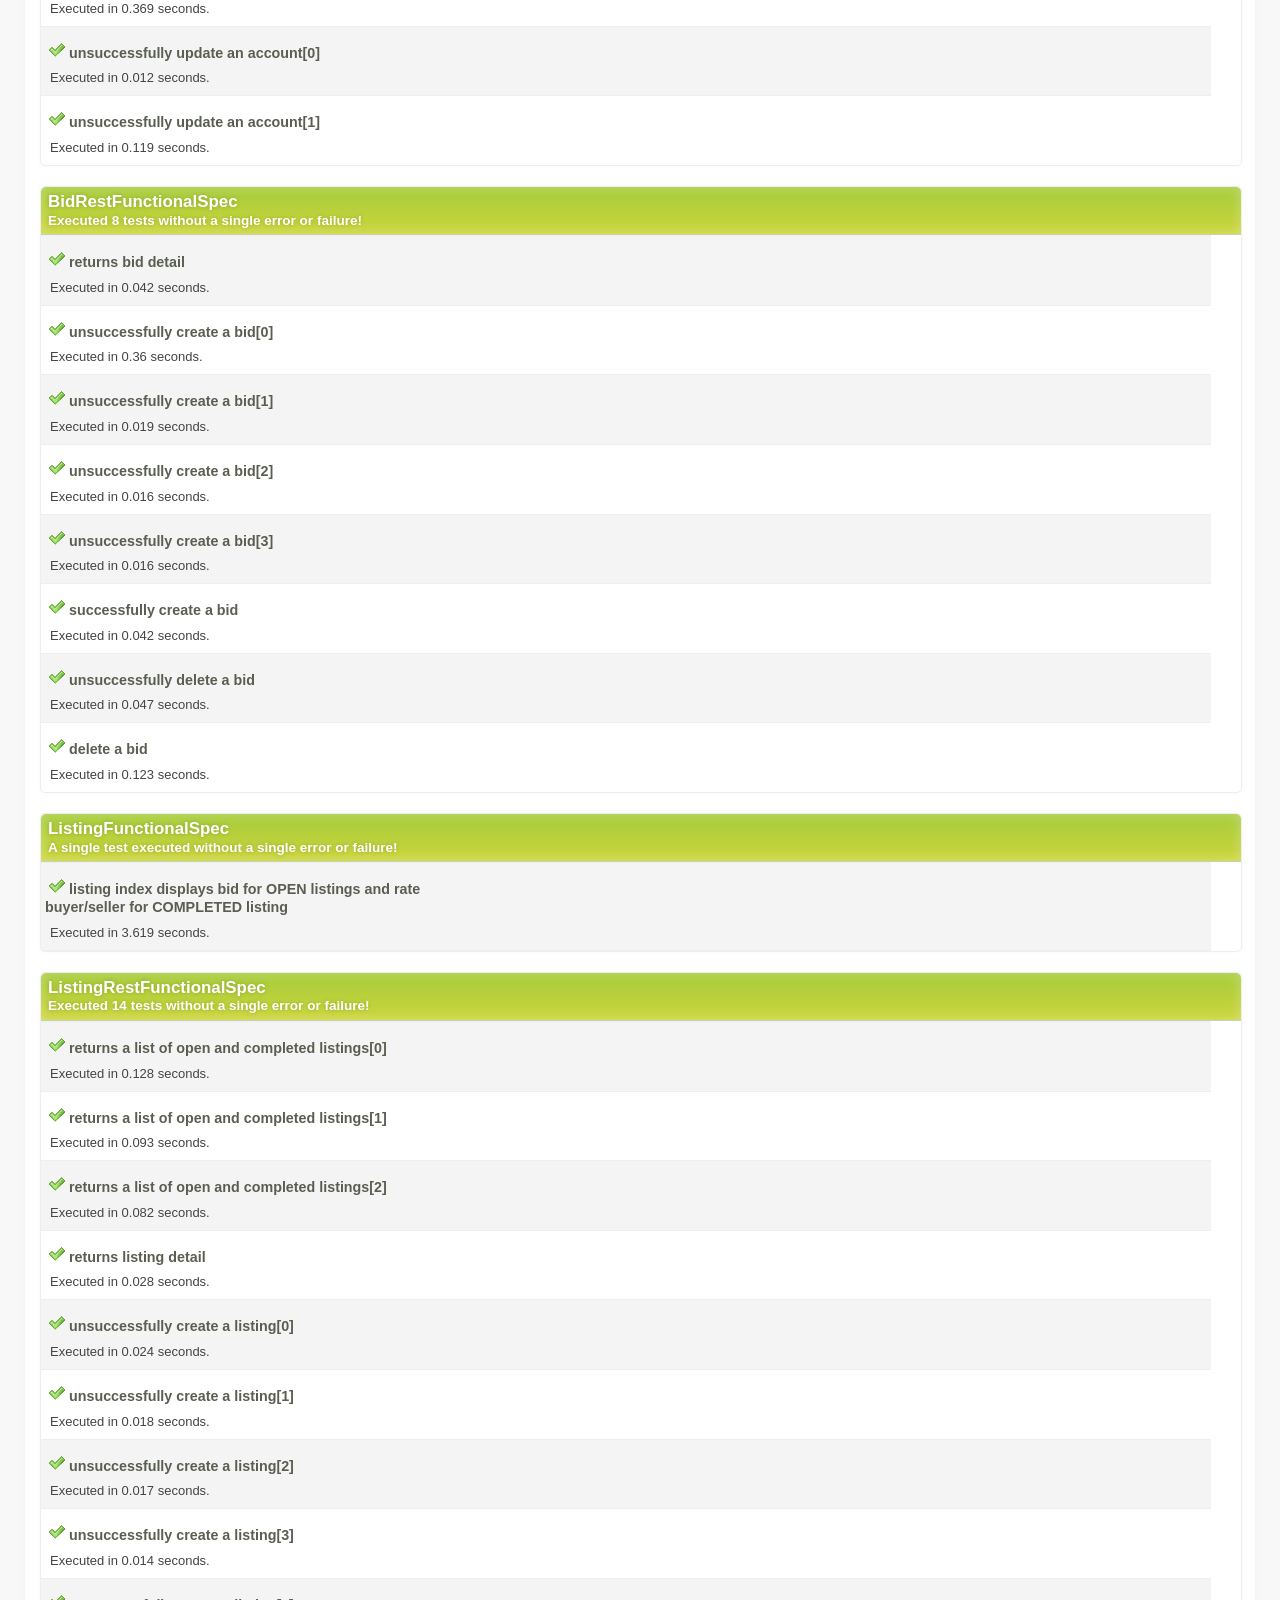
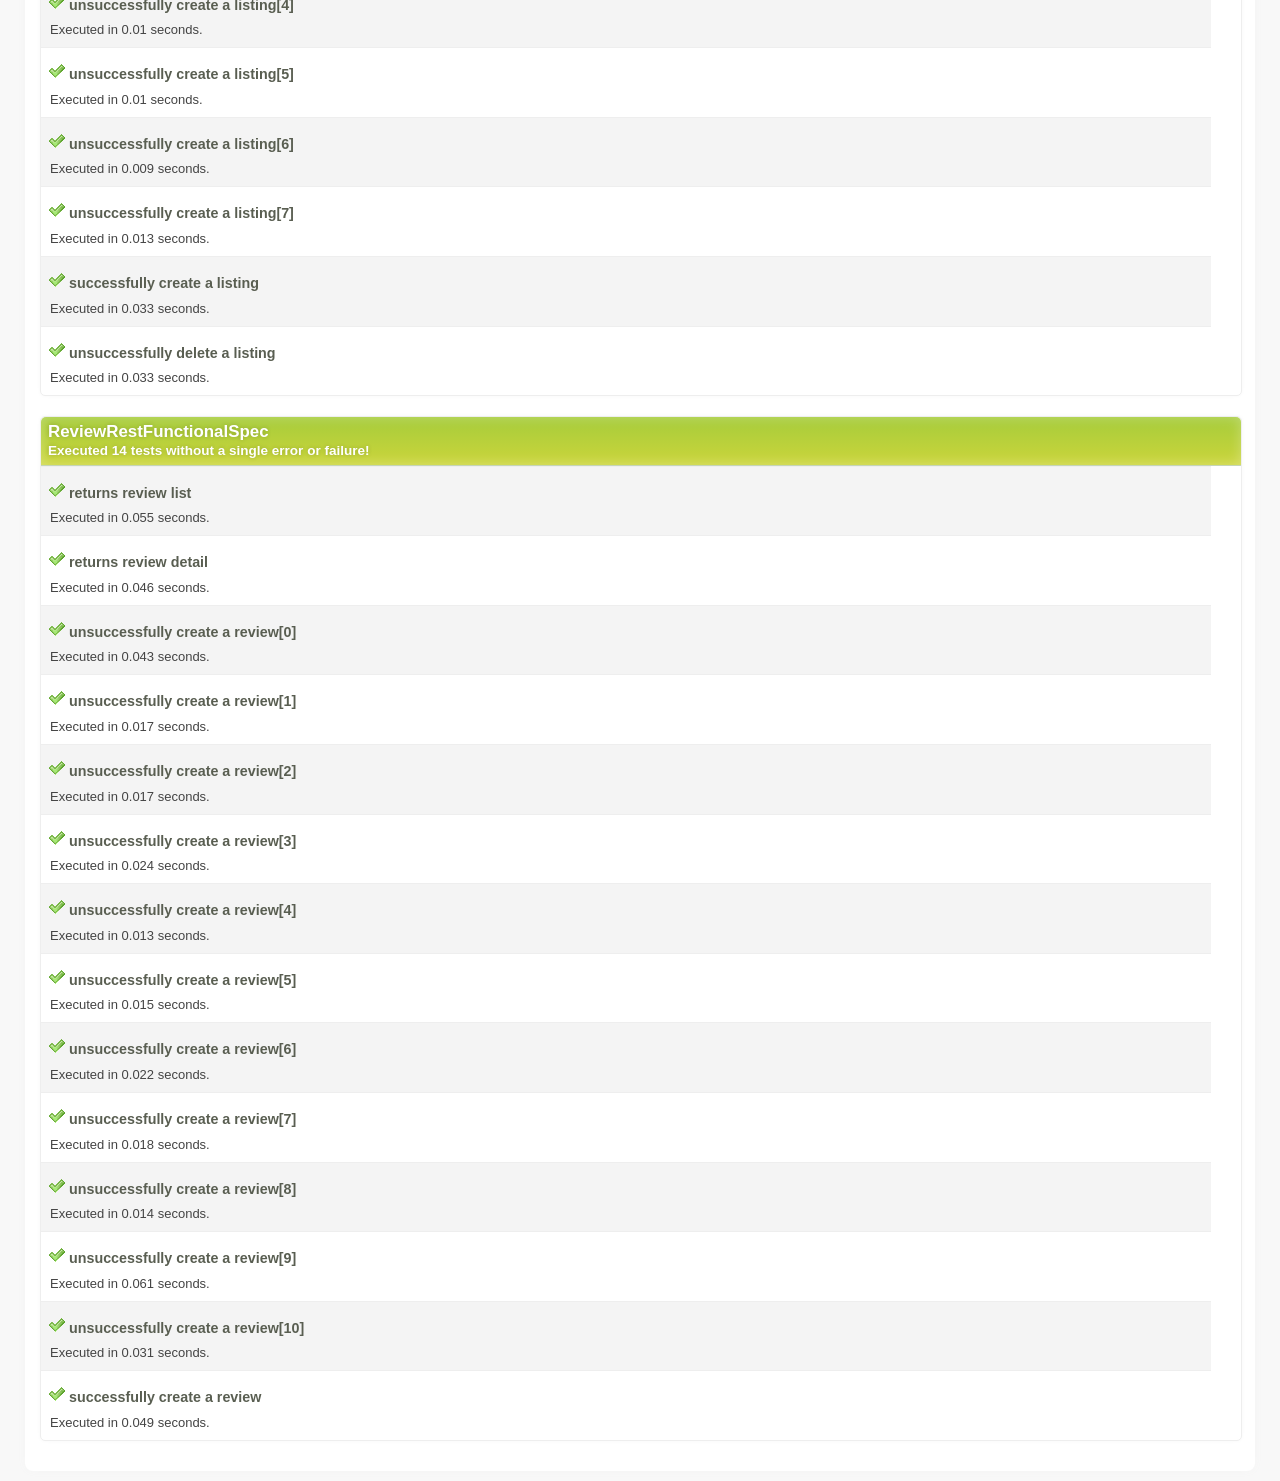
==== commit e6dfc7eb: "all tests pass.  just checking in for backup.   about to start working on password complexity requir" ====
--- a/target/test-reports/html/all.html
+++ b/target/test-reports/html/all.html
@@ -15,7 +15,7 @@
      - All tests </h1>
 <p class="intro">
                         Executed
-                        29
+                        58
                         tests
                     
                         without a single error or failure!
@@ -57,7 +57,7 @@
 <p>
 <span class="icon success"></span><b class="testname message success">displays account Edit fields</b>
 </p>
-<p class="summary">Executed in 4.694 seconds.</p>
+<p class="summary">Executed in 4.247 seconds.</p>
 </div>
 <div class="grid_5 omega outputinfo"></div>
 <div class="clear"></div>
@@ -67,7 +67,7 @@
 <p>
 <span class="icon success"></span><b class="testname message success">does not display unauthorized account</b>
 </p>
-<p class="summary">Executed in 2.137 seconds.</p>
+<p class="summary">Executed in 1.713 seconds.</p>
 </div>
 <div class="grid_5 omega outputinfo"></div>
 <div class="clear"></div>
@@ -102,7 +102,7 @@
 <p>
 <span class="icon success"></span><b class="testname message success">gets account details</b>
 </p>
-<p class="summary">Executed in 2.702 seconds.</p>
+<p class="summary">Executed in 2.017 seconds.</p>
 </div>
 <div class="grid_5 omega outputinfo"></div>
 <div class="clear"></div>
@@ -126,7 +126,7 @@
 <h2>AccountRestFunctionalSpec</h2>
 <h3>
                         Executed
-                        17
+                        18
                         tests
                     
                         without a single error or failure!
@@ -137,167 +137,177 @@
 <p>
 <span class="icon success"></span><b class="testname message success">returns account list</b>
 </p>
+<p class="summary">Executed in 0.104 seconds.</p>
+</div>
+<div class="grid_5 omega outputinfo"></div>
+<div class="clear"></div>
+</div>
+<div class="testcase clearfix success grid_8 alpha omega" data-name="returns account detail">
+<div class="grid_3 alpha">
+<p>
+<span class="icon success"></span><b class="testname message success">returns account detail</b>
+</p>
+<p class="summary">Executed in 0.036 seconds.</p>
+</div>
+<div class="grid_5 omega outputinfo"></div>
+<div class="clear"></div>
+</div>
+<div class="testcase clearfix success grid_8 alpha omega" data-name="not authorized to view account detail">
+<div class="grid_3 alpha">
+<p>
+<span class="icon success"></span><b class="testname message success">not authorized to view account detail</b>
+</p>
+<p class="summary">Executed in 0.014 seconds.</p>
+</div>
+<div class="grid_5 omega outputinfo"></div>
+<div class="clear"></div>
+</div>
+<div class="testcase clearfix success grid_8 alpha omega" data-name="unsuccessfully create an account[0]">
+<div class="grid_3 alpha">
+<p>
+<span class="icon success"></span><b class="testname message success">unsuccessfully create an account[0]</b>
+</p>
+<p class="summary">Executed in 0.135 seconds.</p>
+</div>
+<div class="grid_5 omega outputinfo"></div>
+<div class="clear"></div>
+</div>
+<div class="testcase clearfix success grid_8 alpha omega" data-name="unsuccessfully create an account[1]">
+<div class="grid_3 alpha">
+<p>
+<span class="icon success"></span><b class="testname message success">unsuccessfully create an account[1]</b>
+</p>
+<p class="summary">Executed in 0.025 seconds.</p>
+</div>
+<div class="grid_5 omega outputinfo"></div>
+<div class="clear"></div>
+</div>
+<div class="testcase clearfix success grid_8 alpha omega" data-name="unsuccessfully create an account[2]">
+<div class="grid_3 alpha">
+<p>
+<span class="icon success"></span><b class="testname message success">unsuccessfully create an account[2]</b>
+</p>
+<p class="summary">Executed in 0.028 seconds.</p>
+</div>
+<div class="grid_5 omega outputinfo"></div>
+<div class="clear"></div>
+</div>
+<div class="testcase clearfix success grid_8 alpha omega" data-name="unsuccessfully create an account[3]">
+<div class="grid_3 alpha">
+<p>
+<span class="icon success"></span><b class="testname message success">unsuccessfully create an account[3]</b>
+</p>
+<p class="summary">Executed in 0.015 seconds.</p>
+</div>
+<div class="grid_5 omega outputinfo"></div>
+<div class="clear"></div>
+</div>
+<div class="testcase clearfix success grid_8 alpha omega" data-name="unsuccessfully create an account[4]">
+<div class="grid_3 alpha">
+<p>
+<span class="icon success"></span><b class="testname message success">unsuccessfully create an account[4]</b>
+</p>
+<p class="summary">Executed in 0.024 seconds.</p>
+</div>
+<div class="grid_5 omega outputinfo"></div>
+<div class="clear"></div>
+</div>
+<div class="testcase clearfix success grid_8 alpha omega" data-name="unsuccessfully create an account[5]">
+<div class="grid_3 alpha">
+<p>
+<span class="icon success"></span><b class="testname message success">unsuccessfully create an account[5]</b>
+</p>
+<p class="summary">Executed in 0.009 seconds.</p>
+</div>
+<div class="grid_5 omega outputinfo"></div>
+<div class="clear"></div>
+</div>
+<div class="testcase clearfix success grid_8 alpha omega" data-name="unsuccessfully create an account[6]">
+<div class="grid_3 alpha">
+<p>
+<span class="icon success"></span><b class="testname message success">unsuccessfully create an account[6]</b>
+</p>
+<p class="summary">Executed in 0.01 seconds.</p>
+</div>
+<div class="grid_5 omega outputinfo"></div>
+<div class="clear"></div>
+</div>
+<div class="testcase clearfix success grid_8 alpha omega" data-name="unsuccessfully create an account[7]">
+<div class="grid_3 alpha">
+<p>
+<span class="icon success"></span><b class="testname message success">unsuccessfully create an account[7]</b>
+</p>
+<p class="summary">Executed in 0.008 seconds.</p>
+</div>
+<div class="grid_5 omega outputinfo"></div>
+<div class="clear"></div>
+</div>
+<div class="testcase clearfix success grid_8 alpha omega" data-name="unsuccessfully create an account[8]">
+<div class="grid_3 alpha">
+<p>
+<span class="icon success"></span><b class="testname message success">unsuccessfully create an account[8]</b>
+</p>
+<p class="summary">Executed in 0.008 seconds.</p>
+</div>
+<div class="grid_5 omega outputinfo"></div>
+<div class="clear"></div>
+</div>
+<div class="testcase clearfix success grid_8 alpha omega" data-name="successfully create an account">
+<div class="grid_3 alpha">
+<p>
+<span class="icon success"></span><b class="testname message success">successfully create an account</b>
+</p>
+<p class="summary">Executed in 0.28 seconds.</p>
+</div>
+<div class="grid_5 omega outputinfo"></div>
+<div class="clear"></div>
+</div>
+<div class="testcase clearfix success grid_8 alpha omega" data-name="unsuccessfully delete an account">
+<div class="grid_3 alpha">
+<p>
+<span class="icon success"></span><b class="testname message success">unsuccessfully delete an account</b>
+</p>
+<p class="summary">Executed in 0.557 seconds.</p>
+</div>
+<div class="grid_5 omega outputinfo"></div>
+<div class="clear"></div>
+</div>
+<div class="testcase clearfix success grid_8 alpha omega" data-name="delete an account">
+<div class="grid_3 alpha">
+<p>
+<span class="icon success"></span><b class="testname message success">delete an account</b>
+</p>
+<p class="summary">Executed in 0.133 seconds.</p>
+</div>
+<div class="grid_5 omega outputinfo"></div>
+<div class="clear"></div>
+</div>
+<div class="testcase clearfix success grid_8 alpha omega" data-name="updates an account">
+<div class="grid_3 alpha">
+<p>
+<span class="icon success"></span><b class="testname message success">updates an account</b>
+</p>
+<p class="summary">Executed in 0.369 seconds.</p>
+</div>
+<div class="grid_5 omega outputinfo"></div>
+<div class="clear"></div>
+</div>
+<div class="testcase clearfix success grid_8 alpha omega" data-name="unsuccessfully update an account[0]">
+<div class="grid_3 alpha">
+<p>
+<span class="icon success"></span><b class="testname message success">unsuccessfully update an account[0]</b>
+</p>
+<p class="summary">Executed in 0.012 seconds.</p>
+</div>
+<div class="grid_5 omega outputinfo"></div>
+<div class="clear"></div>
+</div>
+<div class="testcase clearfix success grid_8 alpha omega" data-name="unsuccessfully update an account[1]">
+<div class="grid_3 alpha">
+<p>
+<span class="icon success"></span><b class="testname message success">unsuccessfully update an account[1]</b>
+</p>
 <p class="summary">Executed in 0.119 seconds.</p>
-</div>
-<div class="grid_5 omega outputinfo"></div>
-<div class="clear"></div>
-</div>
-<div class="testcase clearfix success grid_8 alpha omega" data-name="returns account detail">
-<div class="grid_3 alpha">
-<p>
-<span class="icon success"></span><b class="testname message success">returns account detail</b>
-</p>
-<p class="summary">Executed in 0.04 seconds.</p>
-</div>
-<div class="grid_5 omega outputinfo"></div>
-<div class="clear"></div>
-</div>
-<div class="testcase clearfix success grid_8 alpha omega" data-name="not authorized to view account detail">
-<div class="grid_3 alpha">
-<p>
-<span class="icon success"></span><b class="testname message success">not authorized to view account detail</b>
-</p>
-<p class="summary">Executed in 0.03 seconds.</p>
-</div>
-<div class="grid_5 omega outputinfo"></div>
-<div class="clear"></div>
-</div>
-<div class="testcase clearfix success grid_8 alpha omega" data-name="unsuccessfully create an account[0]">
-<div class="grid_3 alpha">
-<p>
-<span class="icon success"></span><b class="testname message success">unsuccessfully create an account[0]</b>
-</p>
-<p class="summary">Executed in 0.198 seconds.</p>
-</div>
-<div class="grid_5 omega outputinfo"></div>
-<div class="clear"></div>
-</div>
-<div class="testcase clearfix success grid_8 alpha omega" data-name="unsuccessfully create an account[1]">
-<div class="grid_3 alpha">
-<p>
-<span class="icon success"></span><b class="testname message success">unsuccessfully create an account[1]</b>
-</p>
-<p class="summary">Executed in 0.038 seconds.</p>
-</div>
-<div class="grid_5 omega outputinfo"></div>
-<div class="clear"></div>
-</div>
-<div class="testcase clearfix success grid_8 alpha omega" data-name="unsuccessfully create an account[2]">
-<div class="grid_3 alpha">
-<p>
-<span class="icon success"></span><b class="testname message success">unsuccessfully create an account[2]</b>
-</p>
-<p class="summary">Executed in 0.017 seconds.</p>
-</div>
-<div class="grid_5 omega outputinfo"></div>
-<div class="clear"></div>
-</div>
-<div class="testcase clearfix success grid_8 alpha omega" data-name="unsuccessfully create an account[3]">
-<div class="grid_3 alpha">
-<p>
-<span class="icon success"></span><b class="testname message success">unsuccessfully create an account[3]</b>
-</p>
-<p class="summary">Executed in 0.015 seconds.</p>
-</div>
-<div class="grid_5 omega outputinfo"></div>
-<div class="clear"></div>
-</div>
-<div class="testcase clearfix success grid_8 alpha omega" data-name="unsuccessfully create an account[4]">
-<div class="grid_3 alpha">
-<p>
-<span class="icon success"></span><b class="testname message success">unsuccessfully create an account[4]</b>
-</p>
-<p class="summary">Executed in 0.021 seconds.</p>
-</div>
-<div class="grid_5 omega outputinfo"></div>
-<div class="clear"></div>
-</div>
-<div class="testcase clearfix success grid_8 alpha omega" data-name="unsuccessfully create an account[5]">
-<div class="grid_3 alpha">
-<p>
-<span class="icon success"></span><b class="testname message success">unsuccessfully create an account[5]</b>
-</p>
-<p class="summary">Executed in 0.015 seconds.</p>
-</div>
-<div class="grid_5 omega outputinfo"></div>
-<div class="clear"></div>
-</div>
-<div class="testcase clearfix success grid_8 alpha omega" data-name="unsuccessfully create an account[6]">
-<div class="grid_3 alpha">
-<p>
-<span class="icon success"></span><b class="testname message success">unsuccessfully create an account[6]</b>
-</p>
-<p class="summary">Executed in 0.01 seconds.</p>
-</div>
-<div class="grid_5 omega outputinfo"></div>
-<div class="clear"></div>
-</div>
-<div class="testcase clearfix success grid_8 alpha omega" data-name="unsuccessfully create an account[7]">
-<div class="grid_3 alpha">
-<p>
-<span class="icon success"></span><b class="testname message success">unsuccessfully create an account[7]</b>
-</p>
-<p class="summary">Executed in 0.007 seconds.</p>
-</div>
-<div class="grid_5 omega outputinfo"></div>
-<div class="clear"></div>
-</div>
-<div class="testcase clearfix success grid_8 alpha omega" data-name="unsuccessfully create an account[8]">
-<div class="grid_3 alpha">
-<p>
-<span class="icon success"></span><b class="testname message success">unsuccessfully create an account[8]</b>
-</p>
-<p class="summary">Executed in 0.009 seconds.</p>
-</div>
-<div class="grid_5 omega outputinfo"></div>
-<div class="clear"></div>
-</div>
-<div class="testcase clearfix success grid_8 alpha omega" data-name="successfully creates a account">
-<div class="grid_3 alpha">
-<p>
-<span class="icon success"></span><b class="testname message success">successfully creates a account</b>
-</p>
-<p class="summary">Executed in 0.276 seconds.</p>
-</div>
-<div class="grid_5 omega outputinfo"></div>
-<div class="clear"></div>
-</div>
-<div class="testcase clearfix success grid_8 alpha omega" data-name="delete an account">
-<div class="grid_3 alpha">
-<p>
-<span class="icon success"></span><b class="testname message success">delete an account</b>
-</p>
-<p class="summary">Executed in 0.124 seconds.</p>
-</div>
-<div class="grid_5 omega outputinfo"></div>
-<div class="clear"></div>
-</div>
-<div class="testcase clearfix success grid_8 alpha omega" data-name="updates an account">
-<div class="grid_3 alpha">
-<p>
-<span class="icon success"></span><b class="testname message success">updates an account</b>
-</p>
-<p class="summary">Executed in 0.276 seconds.</p>
-</div>
-<div class="grid_5 omega outputinfo"></div>
-<div class="clear"></div>
-</div>
-<div class="testcase clearfix success grid_8 alpha omega" data-name="unsuccessfully update an account[0]">
-<div class="grid_3 alpha">
-<p>
-<span class="icon success"></span><b class="testname message success">unsuccessfully update an account[0]</b>
-</p>
-<p class="summary">Executed in 0.008 seconds.</p>
-</div>
-<div class="grid_5 omega outputinfo"></div>
-<div class="clear"></div>
-</div>
-<div class="testcase clearfix success grid_8 alpha omega" data-name="unsuccessfully update an account[1]">
-<div class="grid_3 alpha">
-<p>
-<span class="icon success"></span><b class="testname message success">unsuccessfully update an account[1]</b>
-</p>
-<p class="summary">Executed in 0.111 seconds.</p>
 </div>
 <div class="grid_5 omega outputinfo"></div>
 <div class="clear"></div>
@@ -317,7 +327,8 @@
 --Output from unsuccessfully create an account[6]--
 --Output from unsuccessfully create an account[7]--
 --Output from unsuccessfully create an account[8]--
---Output from successfully creates a account--
+--Output from successfully create an account--
+--Output from unsuccessfully delete an account--
 --Output from delete an account--
 --Output from updates an account--
 --Output from unsuccessfully update an account[0]--
@@ -338,7 +349,8 @@
 --Output from unsuccessfully create an account[6]--
 --Output from unsuccessfully create an account[7]--
 --Output from unsuccessfully create an account[8]--
---Output from successfully creates a account--
+--Output from successfully create an account--
+--Output from unsuccessfully delete an account--
 --Output from delete an account--
 --Output from updates an account--
 --Output from unsuccessfully update an account[0]--
@@ -353,38 +365,88 @@
 <h2>BidRestFunctionalSpec</h2>
 <h3>
                         Executed
-                        3
+                        8
                         tests
                     
                         without a single error or failure!
                     </h3>
 </div>
-<div class="testcase clearfix success grid_8 alpha omega" data-name="returns bid list">
-<div class="grid_3 alpha">
-<p>
-<span class="icon success"></span><b class="testname message success">returns bid list</b>
-</p>
-<p class="summary">Executed in 0.054 seconds.</p>
-</div>
-<div class="grid_5 omega outputinfo"></div>
-<div class="clear"></div>
-</div>
 <div class="testcase clearfix success grid_8 alpha omega" data-name="returns bid detail">
 <div class="grid_3 alpha">
 <p>
 <span class="icon success"></span><b class="testname message success">returns bid detail</b>
 </p>
-<p class="summary">Executed in 0.035 seconds.</p>
-</div>
-<div class="grid_5 omega outputinfo"></div>
-<div class="clear"></div>
-</div>
-<div class="testcase clearfix success grid_8 alpha omega" data-name="not authorized to view account detail">
-<div class="grid_3 alpha">
-<p>
-<span class="icon success"></span><b class="testname message success">not authorized to view account detail</b>
-</p>
-<p class="summary">Executed in 0.013 seconds.</p>
+<p class="summary">Executed in 0.042 seconds.</p>
+</div>
+<div class="grid_5 omega outputinfo"></div>
+<div class="clear"></div>
+</div>
+<div class="testcase clearfix success grid_8 alpha omega" data-name="unsuccessfully create a bid[0]">
+<div class="grid_3 alpha">
+<p>
+<span class="icon success"></span><b class="testname message success">unsuccessfully create a bid[0]</b>
+</p>
+<p class="summary">Executed in 0.36 seconds.</p>
+</div>
+<div class="grid_5 omega outputinfo"></div>
+<div class="clear"></div>
+</div>
+<div class="testcase clearfix success grid_8 alpha omega" data-name="unsuccessfully create a bid[1]">
+<div class="grid_3 alpha">
+<p>
+<span class="icon success"></span><b class="testname message success">unsuccessfully create a bid[1]</b>
+</p>
+<p class="summary">Executed in 0.019 seconds.</p>
+</div>
+<div class="grid_5 omega outputinfo"></div>
+<div class="clear"></div>
+</div>
+<div class="testcase clearfix success grid_8 alpha omega" data-name="unsuccessfully create a bid[2]">
+<div class="grid_3 alpha">
+<p>
+<span class="icon success"></span><b class="testname message success">unsuccessfully create a bid[2]</b>
+</p>
+<p class="summary">Executed in 0.016 seconds.</p>
+</div>
+<div class="grid_5 omega outputinfo"></div>
+<div class="clear"></div>
+</div>
+<div class="testcase clearfix success grid_8 alpha omega" data-name="unsuccessfully create a bid[3]">
+<div class="grid_3 alpha">
+<p>
+<span class="icon success"></span><b class="testname message success">unsuccessfully create a bid[3]</b>
+</p>
+<p class="summary">Executed in 0.016 seconds.</p>
+</div>
+<div class="grid_5 omega outputinfo"></div>
+<div class="clear"></div>
+</div>
+<div class="testcase clearfix success grid_8 alpha omega" data-name="successfully create a bid">
+<div class="grid_3 alpha">
+<p>
+<span class="icon success"></span><b class="testname message success">successfully create a bid</b>
+</p>
+<p class="summary">Executed in 0.042 seconds.</p>
+</div>
+<div class="grid_5 omega outputinfo"></div>
+<div class="clear"></div>
+</div>
+<div class="testcase clearfix success grid_8 alpha omega" data-name="unsuccessfully delete a bid">
+<div class="grid_3 alpha">
+<p>
+<span class="icon success"></span><b class="testname message success">unsuccessfully delete a bid</b>
+</p>
+<p class="summary">Executed in 0.047 seconds.</p>
+</div>
+<div class="grid_5 omega outputinfo"></div>
+<div class="clear"></div>
+</div>
+<div class="testcase clearfix success grid_8 alpha omega" data-name="delete a bid">
+<div class="grid_3 alpha">
+<p>
+<span class="icon success"></span><b class="testname message success">delete a bid</b>
+</p>
+<p class="summary">Executed in 0.123 seconds.</p>
 </div>
 <div class="grid_5 omega outputinfo"></div>
 <div class="clear"></div>
@@ -392,16 +454,26 @@
 <div class="clearfix output footer">
 <div class="sysout">
 <h2>Standard output</h2>
-<pre class="stdout">--Output from returns bid list--
---Output from returns bid detail--
---Output from not authorized to view account detail--
+<pre class="stdout">--Output from returns bid detail--
+--Output from unsuccessfully create a bid[0]--
+--Output from unsuccessfully create a bid[1]--
+--Output from unsuccessfully create a bid[2]--
+--Output from unsuccessfully create a bid[3]--
+--Output from successfully create a bid--
+--Output from unsuccessfully delete a bid--
+--Output from delete a bid--
 </pre>
 </div>
 <div class="syserr">
 <h2>System error</h2>
-<pre class="syserr">--Output from returns bid list--
---Output from returns bid detail--
---Output from not authorized to view account detail--
+<pre class="syserr">--Output from returns bid detail--
+--Output from unsuccessfully create a bid[0]--
+--Output from unsuccessfully create a bid[1]--
+--Output from unsuccessfully create a bid[2]--
+--Output from unsuccessfully create a bid[3]--
+--Output from successfully create a bid--
+--Output from unsuccessfully delete a bid--
+--Output from delete a bid--
 </pre>
 </div>
 </div>
@@ -421,7 +493,7 @@
 <p>
 <span class="icon success"></span><b class="testname message success">listing index displays bid for OPEN listings and rate buyer/seller for COMPLETED listing</b>
 </p>
-<p class="summary">Executed in 5.797 seconds.</p>
+<p class="summary">Executed in 3.619 seconds.</p>
 </div>
 <div class="grid_5 omega outputinfo"></div>
 <div class="clear"></div>
@@ -445,7 +517,7 @@
 <h2>ListingRestFunctionalSpec</h2>
 <h3>
                         Executed
-                        4
+                        14
                         tests
                     
                         without a single error or failure!
@@ -456,7 +528,7 @@
 <p>
 <span class="icon success"></span><b class="testname message success">returns a list of open and completed listings[0]</b>
 </p>
-<p class="summary">Executed in 0.162 seconds.</p>
+<p class="summary">Executed in 0.128 seconds.</p>
 </div>
 <div class="grid_5 omega outputinfo"></div>
 <div class="clear"></div>
@@ -466,7 +538,7 @@
 <p>
 <span class="icon success"></span><b class="testname message success">returns a list of open and completed listings[1]</b>
 </p>
-<p class="summary">Executed in 0.132 seconds.</p>
+<p class="summary">Executed in 0.093 seconds.</p>
 </div>
 <div class="grid_5 omega outputinfo"></div>
 <div class="clear"></div>
@@ -476,7 +548,7 @@
 <p>
 <span class="icon success"></span><b class="testname message success">returns a list of open and completed listings[2]</b>
 </p>
-<p class="summary">Executed in 0.156 seconds.</p>
+<p class="summary">Executed in 0.082 seconds.</p>
 </div>
 <div class="grid_5 omega outputinfo"></div>
 <div class="clear"></div>
@@ -486,7 +558,107 @@
 <p>
 <span class="icon success"></span><b class="testname message success">returns listing detail</b>
 </p>
-<p class="summary">Executed in 0.044 seconds.</p>
+<p class="summary">Executed in 0.028 seconds.</p>
+</div>
+<div class="grid_5 omega outputinfo"></div>
+<div class="clear"></div>
+</div>
+<div class="testcase clearfix success grid_8 alpha omega" data-name="unsuccessfully create a listing[0]">
+<div class="grid_3 alpha">
+<p>
+<span class="icon success"></span><b class="testname message success">unsuccessfully create a listing[0]</b>
+</p>
+<p class="summary">Executed in 0.024 seconds.</p>
+</div>
+<div class="grid_5 omega outputinfo"></div>
+<div class="clear"></div>
+</div>
+<div class="testcase clearfix success grid_8 alpha omega" data-name="unsuccessfully create a listing[1]">
+<div class="grid_3 alpha">
+<p>
+<span class="icon success"></span><b class="testname message success">unsuccessfully create a listing[1]</b>
+</p>
+<p class="summary">Executed in 0.018 seconds.</p>
+</div>
+<div class="grid_5 omega outputinfo"></div>
+<div class="clear"></div>
+</div>
+<div class="testcase clearfix success grid_8 alpha omega" data-name="unsuccessfully create a listing[2]">
+<div class="grid_3 alpha">
+<p>
+<span class="icon success"></span><b class="testname message success">unsuccessfully create a listing[2]</b>
+</p>
+<p class="summary">Executed in 0.017 seconds.</p>
+</div>
+<div class="grid_5 omega outputinfo"></div>
+<div class="clear"></div>
+</div>
+<div class="testcase clearfix success grid_8 alpha omega" data-name="unsuccessfully create a listing[3]">
+<div class="grid_3 alpha">
+<p>
+<span class="icon success"></span><b class="testname message success">unsuccessfully create a listing[3]</b>
+</p>
+<p class="summary">Executed in 0.014 seconds.</p>
+</div>
+<div class="grid_5 omega outputinfo"></div>
+<div class="clear"></div>
+</div>
+<div class="testcase clearfix success grid_8 alpha omega" data-name="unsuccessfully create a listing[4]">
+<div class="grid_3 alpha">
+<p>
+<span class="icon success"></span><b class="testname message success">unsuccessfully create a listing[4]</b>
+</p>
+<p class="summary">Executed in 0.01 seconds.</p>
+</div>
+<div class="grid_5 omega outputinfo"></div>
+<div class="clear"></div>
+</div>
+<div class="testcase clearfix success grid_8 alpha omega" data-name="unsuccessfully create a listing[5]">
+<div class="grid_3 alpha">
+<p>
+<span class="icon success"></span><b class="testname message success">unsuccessfully create a listing[5]</b>
+</p>
+<p class="summary">Executed in 0.01 seconds.</p>
+</div>
+<div class="grid_5 omega outputinfo"></div>
+<div class="clear"></div>
+</div>
+<div class="testcase clearfix success grid_8 alpha omega" data-name="unsuccessfully create a listing[6]">
+<div class="grid_3 alpha">
+<p>
+<span class="icon success"></span><b class="testname message success">unsuccessfully create a listing[6]</b>
+</p>
+<p class="summary">Executed in 0.009 seconds.</p>
+</div>
+<div class="grid_5 omega outputinfo"></div>
+<div class="clear"></div>
+</div>
+<div class="testcase clearfix success grid_8 alpha omega" data-name="unsuccessfully create a listing[7]">
+<div class="grid_3 alpha">
+<p>
+<span class="icon success"></span><b class="testname message success">unsuccessfully create a listing[7]</b>
+</p>
+<p class="summary">Executed in 0.013 seconds.</p>
+</div>
+<div class="grid_5 omega outputinfo"></div>
+<div class="clear"></div>
+</div>
+<div class="testcase clearfix success grid_8 alpha omega" data-name="successfully create a listing">
+<div class="grid_3 alpha">
+<p>
+<span class="icon success"></span><b class="testname message success">successfully create a listing</b>
+</p>
+<p class="summary">Executed in 0.033 seconds.</p>
+</div>
+<div class="grid_5 omega outputinfo"></div>
+<div class="clear"></div>
+</div>
+<div class="testcase clearfix success grid_8 alpha omega" data-name="unsuccessfully delete a listing">
+<div class="grid_3 alpha">
+<p>
+<span class="icon success"></span><b class="testname message success">unsuccessfully delete a listing</b>
+</p>
+<p class="summary">Executed in 0.033 seconds.</p>
 </div>
 <div class="grid_5 omega outputinfo"></div>
 <div class="clear"></div>
@@ -498,6 +670,16 @@
 --Output from returns a list of open and completed listings[1]--
 --Output from returns a list of open and completed listings[2]--
 --Output from returns listing detail--
+--Output from unsuccessfully create a listing[0]--
+--Output from unsuccessfully create a listing[1]--
+--Output from unsuccessfully create a listing[2]--
+--Output from unsuccessfully create a listing[3]--
+--Output from unsuccessfully create a listing[4]--
+--Output from unsuccessfully create a listing[5]--
+--Output from unsuccessfully create a listing[6]--
+--Output from unsuccessfully create a listing[7]--
+--Output from successfully create a listing--
+--Output from unsuccessfully delete a listing--
 </pre>
 </div>
 <div class="syserr">
@@ -506,6 +688,16 @@
 --Output from returns a list of open and completed listings[1]--
 --Output from returns a list of open and completed listings[2]--
 --Output from returns listing detail--
+--Output from unsuccessfully create a listing[0]--
+--Output from unsuccessfully create a listing[1]--
+--Output from unsuccessfully create a listing[2]--
+--Output from unsuccessfully create a listing[3]--
+--Output from unsuccessfully create a listing[4]--
+--Output from unsuccessfully create a listing[5]--
+--Output from unsuccessfully create a listing[6]--
+--Output from unsuccessfully create a listing[7]--
+--Output from successfully create a listing--
+--Output from unsuccessfully delete a listing--
 </pre>
 </div>
 </div>
@@ -515,7 +707,9 @@
 <div class="header">
 <h2>ReviewRestFunctionalSpec</h2>
 <h3>
-                        A single test executed
+                        Executed
+                        14
+                        tests
                     
                         without a single error or failure!
                     </h3>
@@ -525,7 +719,137 @@
 <p>
 <span class="icon success"></span><b class="testname message success">returns review list</b>
 </p>
-<p class="summary">Executed in 0.076 seconds.</p>
+<p class="summary">Executed in 0.055 seconds.</p>
+</div>
+<div class="grid_5 omega outputinfo"></div>
+<div class="clear"></div>
+</div>
+<div class="testcase clearfix success grid_8 alpha omega" data-name="returns review detail">
+<div class="grid_3 alpha">
+<p>
+<span class="icon success"></span><b class="testname message success">returns review detail</b>
+</p>
+<p class="summary">Executed in 0.046 seconds.</p>
+</div>
+<div class="grid_5 omega outputinfo"></div>
+<div class="clear"></div>
+</div>
+<div class="testcase clearfix success grid_8 alpha omega" data-name="unsuccessfully create a review[0]">
+<div class="grid_3 alpha">
+<p>
+<span class="icon success"></span><b class="testname message success">unsuccessfully create a review[0]</b>
+</p>
+<p class="summary">Executed in 0.043 seconds.</p>
+</div>
+<div class="grid_5 omega outputinfo"></div>
+<div class="clear"></div>
+</div>
+<div class="testcase clearfix success grid_8 alpha omega" data-name="unsuccessfully create a review[1]">
+<div class="grid_3 alpha">
+<p>
+<span class="icon success"></span><b class="testname message success">unsuccessfully create a review[1]</b>
+</p>
+<p class="summary">Executed in 0.017 seconds.</p>
+</div>
+<div class="grid_5 omega outputinfo"></div>
+<div class="clear"></div>
+</div>
+<div class="testcase clearfix success grid_8 alpha omega" data-name="unsuccessfully create a review[2]">
+<div class="grid_3 alpha">
+<p>
+<span class="icon success"></span><b class="testname message success">unsuccessfully create a review[2]</b>
+</p>
+<p class="summary">Executed in 0.017 seconds.</p>
+</div>
+<div class="grid_5 omega outputinfo"></div>
+<div class="clear"></div>
+</div>
+<div class="testcase clearfix success grid_8 alpha omega" data-name="unsuccessfully create a review[3]">
+<div class="grid_3 alpha">
+<p>
+<span class="icon success"></span><b class="testname message success">unsuccessfully create a review[3]</b>
+</p>
+<p class="summary">Executed in 0.024 seconds.</p>
+</div>
+<div class="grid_5 omega outputinfo"></div>
+<div class="clear"></div>
+</div>
+<div class="testcase clearfix success grid_8 alpha omega" data-name="unsuccessfully create a review[4]">
+<div class="grid_3 alpha">
+<p>
+<span class="icon success"></span><b class="testname message success">unsuccessfully create a review[4]</b>
+</p>
+<p class="summary">Executed in 0.013 seconds.</p>
+</div>
+<div class="grid_5 omega outputinfo"></div>
+<div class="clear"></div>
+</div>
+<div class="testcase clearfix success grid_8 alpha omega" data-name="unsuccessfully create a review[5]">
+<div class="grid_3 alpha">
+<p>
+<span class="icon success"></span><b class="testname message success">unsuccessfully create a review[5]</b>
+</p>
+<p class="summary">Executed in 0.015 seconds.</p>
+</div>
+<div class="grid_5 omega outputinfo"></div>
+<div class="clear"></div>
+</div>
+<div class="testcase clearfix success grid_8 alpha omega" data-name="unsuccessfully create a review[6]">
+<div class="grid_3 alpha">
+<p>
+<span class="icon success"></span><b class="testname message success">unsuccessfully create a review[6]</b>
+</p>
+<p class="summary">Executed in 0.022 seconds.</p>
+</div>
+<div class="grid_5 omega outputinfo"></div>
+<div class="clear"></div>
+</div>
+<div class="testcase clearfix success grid_8 alpha omega" data-name="unsuccessfully create a review[7]">
+<div class="grid_3 alpha">
+<p>
+<span class="icon success"></span><b class="testname message success">unsuccessfully create a review[7]</b>
+</p>
+<p class="summary">Executed in 0.018 seconds.</p>
+</div>
+<div class="grid_5 omega outputinfo"></div>
+<div class="clear"></div>
+</div>
+<div class="testcase clearfix success grid_8 alpha omega" data-name="unsuccessfully create a review[8]">
+<div class="grid_3 alpha">
+<p>
+<span class="icon success"></span><b class="testname message success">unsuccessfully create a review[8]</b>
+</p>
+<p class="summary">Executed in 0.014 seconds.</p>
+</div>
+<div class="grid_5 omega outputinfo"></div>
+<div class="clear"></div>
+</div>
+<div class="testcase clearfix success grid_8 alpha omega" data-name="unsuccessfully create a review[9]">
+<div class="grid_3 alpha">
+<p>
+<span class="icon success"></span><b class="testname message success">unsuccessfully create a review[9]</b>
+</p>
+<p class="summary">Executed in 0.061 seconds.</p>
+</div>
+<div class="grid_5 omega outputinfo"></div>
+<div class="clear"></div>
+</div>
+<div class="testcase clearfix success grid_8 alpha omega" data-name="unsuccessfully create a review[10]">
+<div class="grid_3 alpha">
+<p>
+<span class="icon success"></span><b class="testname message success">unsuccessfully create a review[10]</b>
+</p>
+<p class="summary">Executed in 0.031 seconds.</p>
+</div>
+<div class="grid_5 omega outputinfo"></div>
+<div class="clear"></div>
+</div>
+<div class="testcase clearfix success grid_8 alpha omega" data-name="successfully create a review">
+<div class="grid_3 alpha">
+<p>
+<span class="icon success"></span><b class="testname message success">successfully create a review</b>
+</p>
+<p class="summary">Executed in 0.049 seconds.</p>
 </div>
 <div class="grid_5 omega outputinfo"></div>
 <div class="clear"></div>
@@ -534,11 +858,37 @@
 <div class="sysout">
 <h2>Standard output</h2>
 <pre class="stdout">--Output from returns review list--
+--Output from returns review detail--
+--Output from unsuccessfully create a review[0]--
+--Output from unsuccessfully create a review[1]--
+--Output from unsuccessfully create a review[2]--
+--Output from unsuccessfully create a review[3]--
+--Output from unsuccessfully create a review[4]--
+--Output from unsuccessfully create a review[5]--
+--Output from unsuccessfully create a review[6]--
+--Output from unsuccessfully create a review[7]--
+--Output from unsuccessfully create a review[8]--
+--Output from unsuccessfully create a review[9]--
+--Output from unsuccessfully create a review[10]--
+--Output from successfully create a review--
 </pre>
 </div>
 <div class="syserr">
 <h2>System error</h2>
 <pre class="syserr">--Output from returns review list--
+--Output from returns review detail--
+--Output from unsuccessfully create a review[0]--
+--Output from unsuccessfully create a review[1]--
+--Output from unsuccessfully create a review[2]--
+--Output from unsuccessfully create a review[3]--
+--Output from unsuccessfully create a review[4]--
+--Output from unsuccessfully create a review[5]--
+--Output from unsuccessfully create a review[6]--
+--Output from unsuccessfully create a review[7]--
+--Output from unsuccessfully create a review[8]--
+--Output from unsuccessfully create a review[9]--
+--Output from unsuccessfully create a review[10]--
+--Output from successfully create a review--
 </pre>
 </div>
 </div>
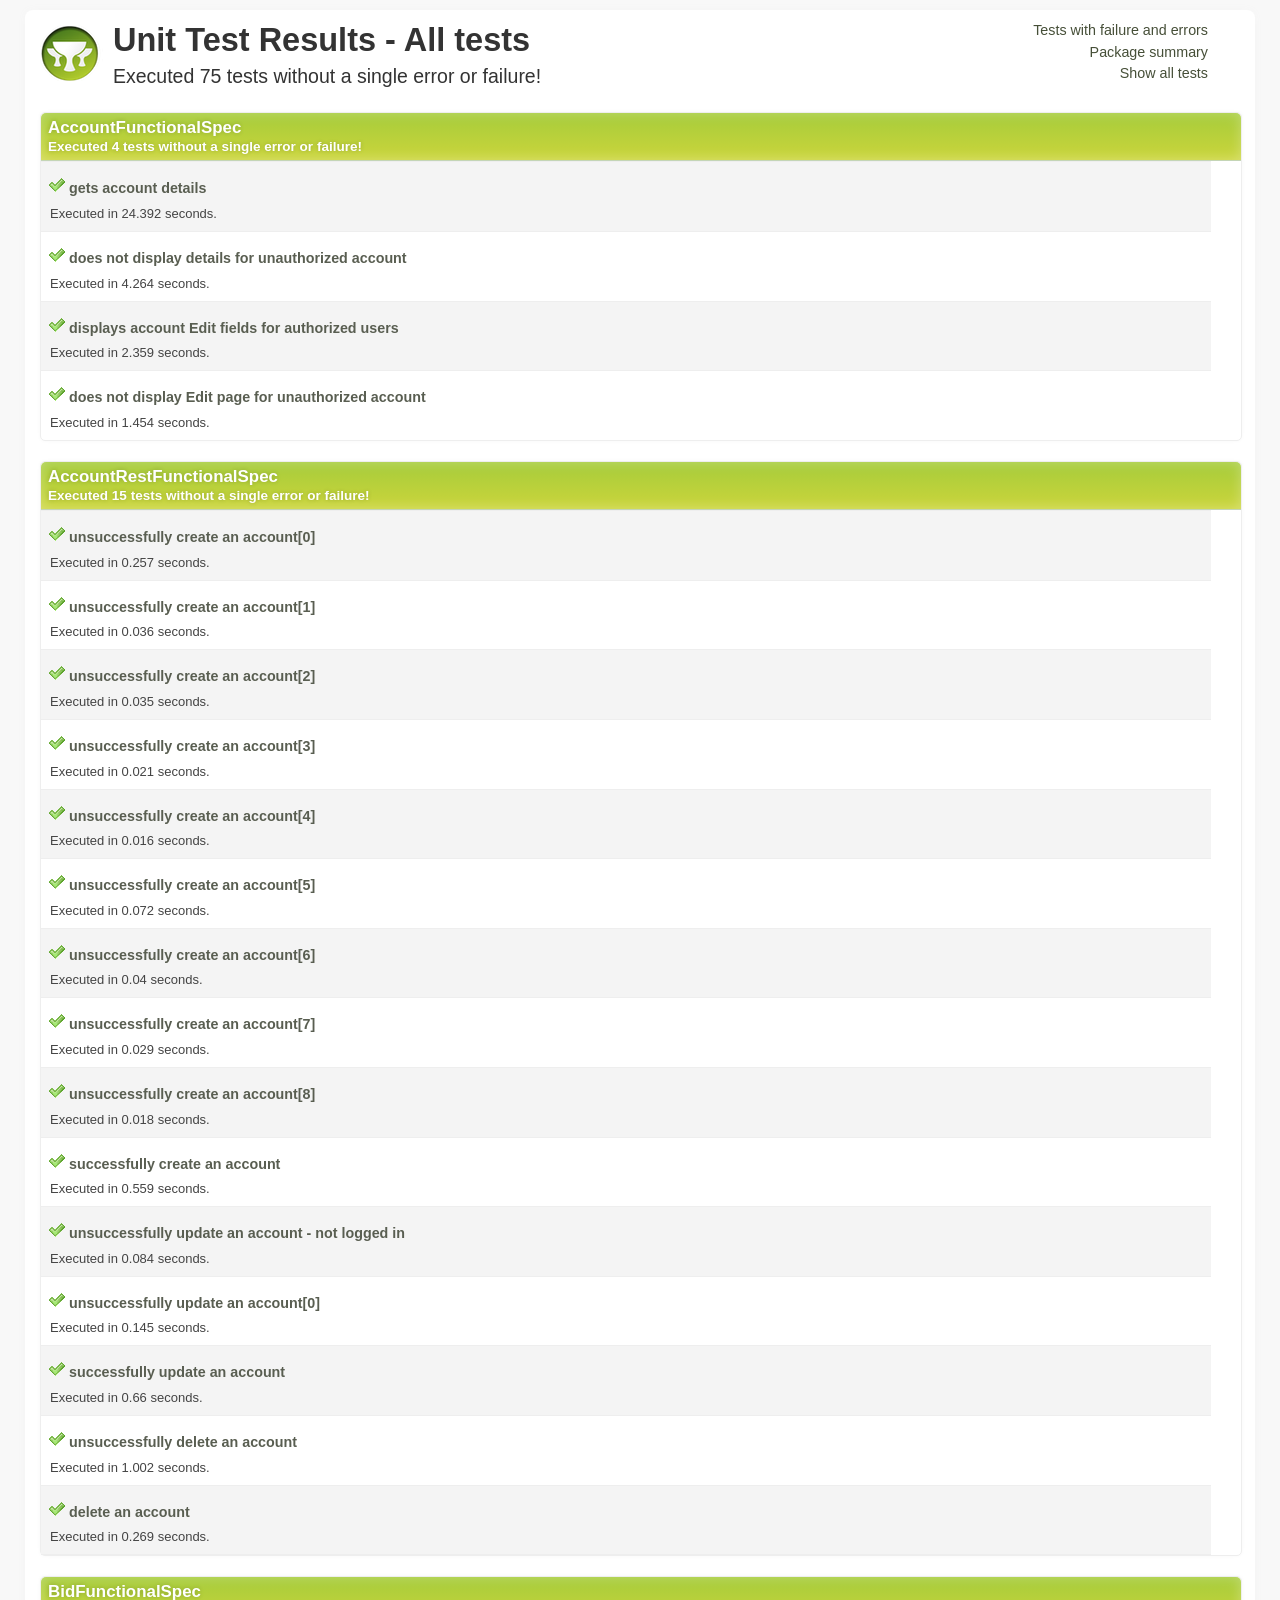
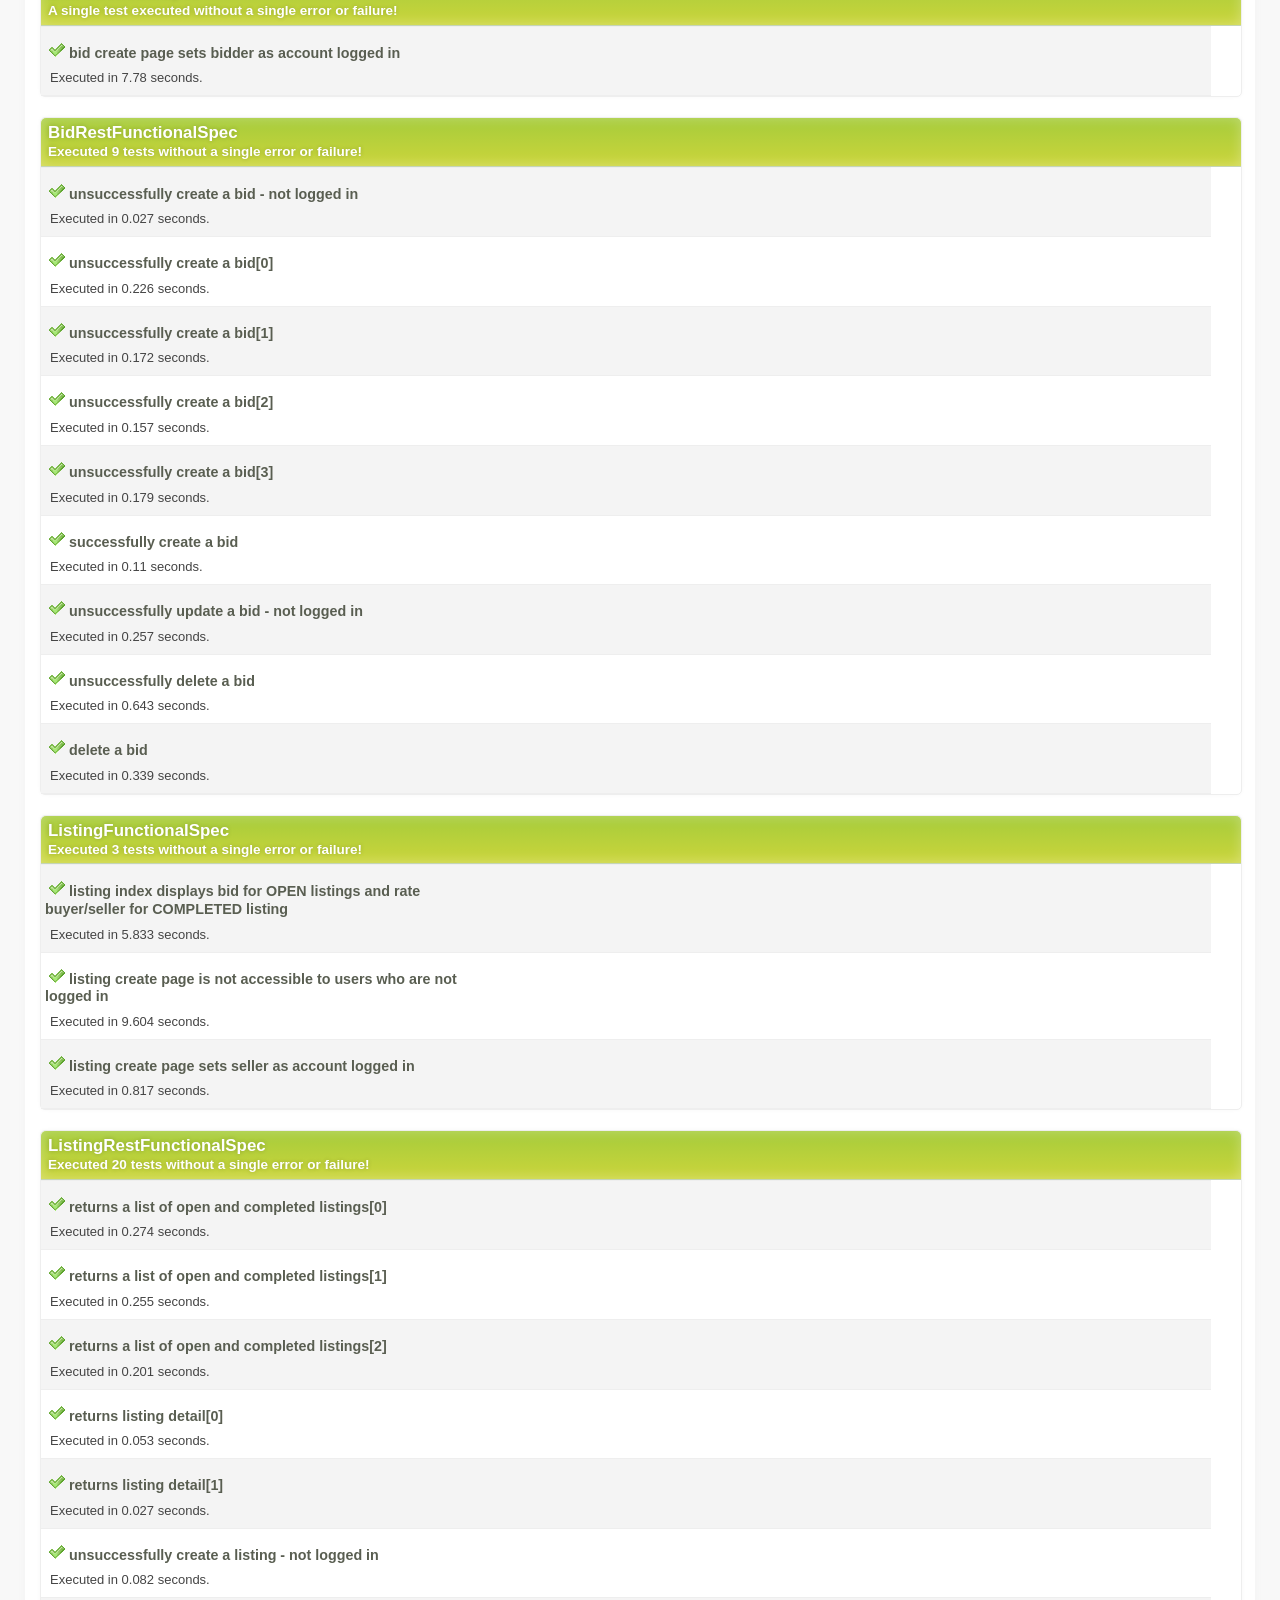
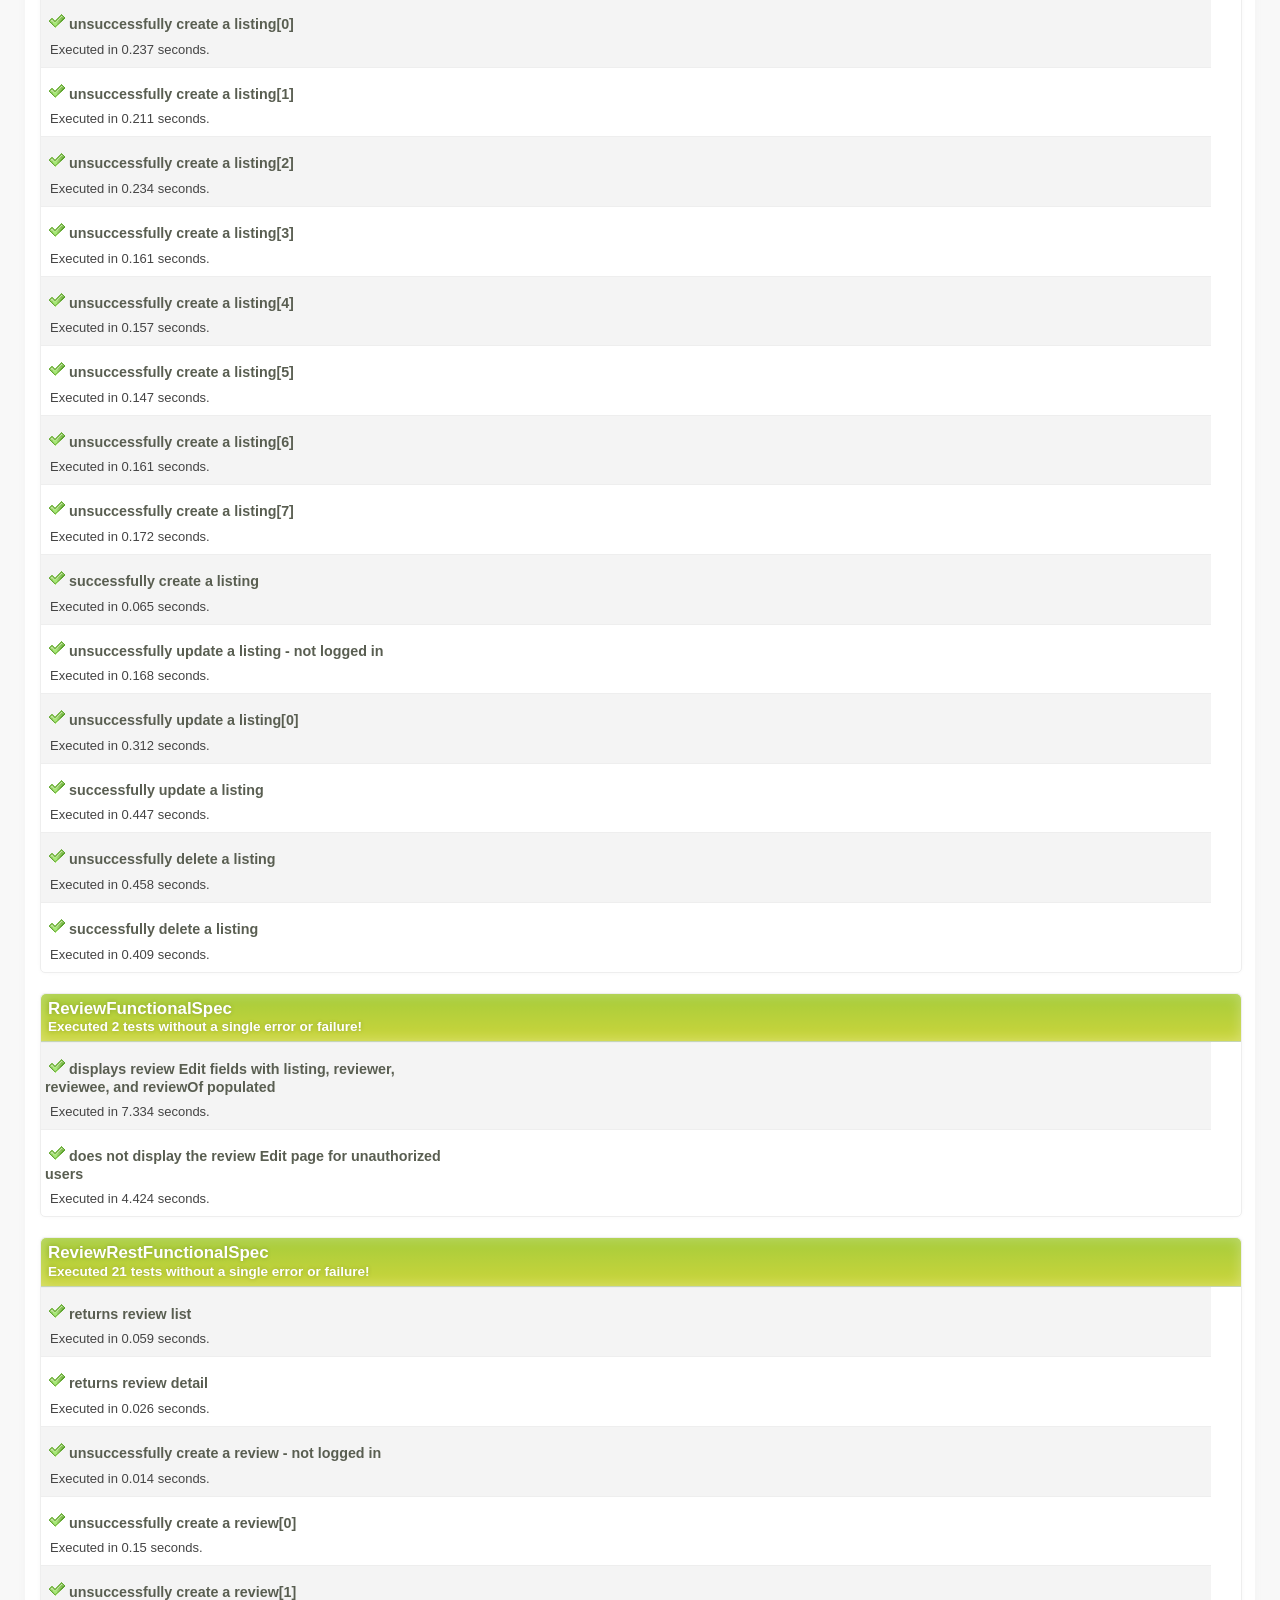
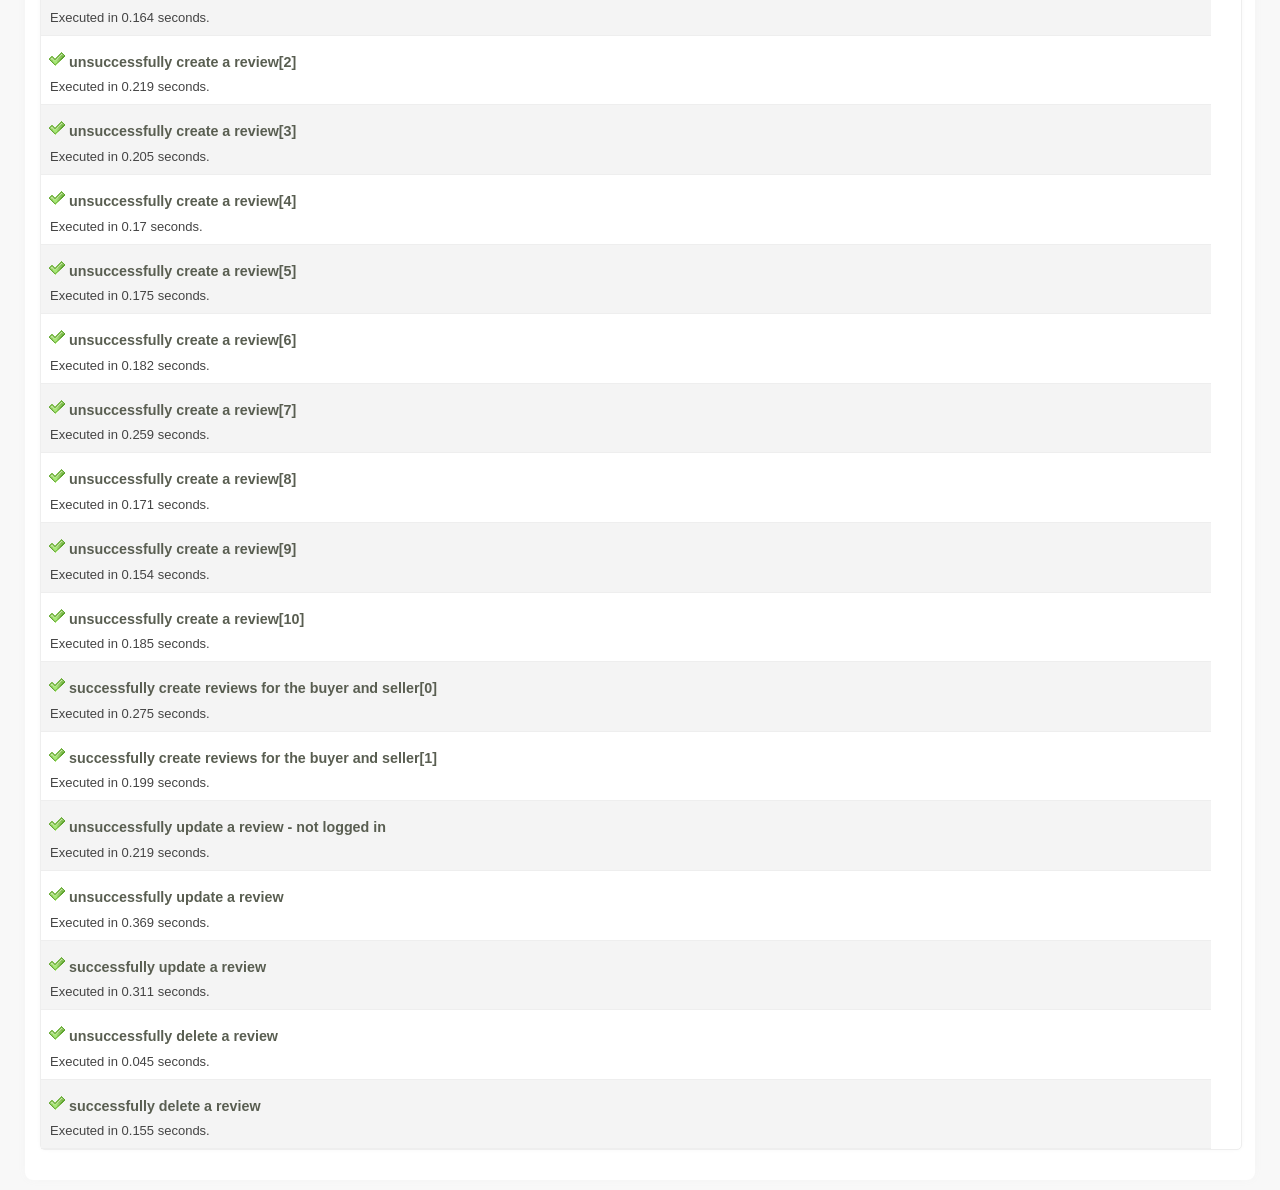
==== commit 1e582df0: "all tests pass.  just checking in for backup.   all assignment 2 requirements are met, but a lot of " ====
--- a/target/test-reports/html/all.html
+++ b/target/test-reports/html/all.html
@@ -15,7 +15,7 @@
      - All tests </h1>
 <p class="intro">
                         Executed
-                        58
+                        75
                         tests
                     
                         without a single error or failure!
@@ -43,66 +43,51 @@
 <div class="clear"></div>
 <div class="testsuite success">
 <div class="header">
-<h2>AccountEditFunctionalSpec</h2>
+<h2>AccountFunctionalSpec</h2>
 <h3>
                         Executed
-                        2
+                        4
                         tests
                     
                         without a single error or failure!
                     </h3>
 </div>
-<div class="testcase clearfix success grid_8 alpha omega" data-name="displays account Edit fields">
-<div class="grid_3 alpha">
-<p>
-<span class="icon success"></span><b class="testname message success">displays account Edit fields</b>
-</p>
-<p class="summary">Executed in 4.247 seconds.</p>
-</div>
-<div class="grid_5 omega outputinfo"></div>
-<div class="clear"></div>
-</div>
-<div class="testcase clearfix success grid_8 alpha omega" data-name="does not display unauthorized account">
-<div class="grid_3 alpha">
-<p>
-<span class="icon success"></span><b class="testname message success">does not display unauthorized account</b>
-</p>
-<p class="summary">Executed in 1.713 seconds.</p>
-</div>
-<div class="grid_5 omega outputinfo"></div>
-<div class="clear"></div>
-</div>
-<div class="clearfix output footer">
-<div class="sysout">
-<h2>Standard output</h2>
-<pre class="stdout">--Output from displays account Edit fields--
---Output from does not display unauthorized account--
-</pre>
-</div>
-<div class="syserr">
-<h2>System error</h2>
-<pre class="syserr">--Output from displays account Edit fields--
---Output from does not display unauthorized account--
-</pre>
-</div>
-</div>
-<div class="clear"></div>
-</div>
-<div class="testsuite success">
-<div class="header">
-<h2>AccountFunctionalSpec</h2>
-<h3>
-                        A single test executed
-                    
-                        without a single error or failure!
-                    </h3>
-</div>
 <div class="testcase clearfix success grid_8 alpha omega" data-name="gets account details">
 <div class="grid_3 alpha">
 <p>
 <span class="icon success"></span><b class="testname message success">gets account details</b>
 </p>
-<p class="summary">Executed in 2.017 seconds.</p>
+<p class="summary">Executed in 24.392 seconds.</p>
+</div>
+<div class="grid_5 omega outputinfo"></div>
+<div class="clear"></div>
+</div>
+<div class="testcase clearfix success grid_8 alpha omega" data-name="does not display details for unauthorized account">
+<div class="grid_3 alpha">
+<p>
+<span class="icon success"></span><b class="testname message success">does not display details for unauthorized account</b>
+</p>
+<p class="summary">Executed in 4.264 seconds.</p>
+</div>
+<div class="grid_5 omega outputinfo"></div>
+<div class="clear"></div>
+</div>
+<div class="testcase clearfix success grid_8 alpha omega" data-name="displays account Edit fields for authorized users">
+<div class="grid_3 alpha">
+<p>
+<span class="icon success"></span><b class="testname message success">displays account Edit fields for authorized users</b>
+</p>
+<p class="summary">Executed in 2.359 seconds.</p>
+</div>
+<div class="grid_5 omega outputinfo"></div>
+<div class="clear"></div>
+</div>
+<div class="testcase clearfix success grid_8 alpha omega" data-name="does not display Edit page for unauthorized account">
+<div class="grid_3 alpha">
+<p>
+<span class="icon success"></span><b class="testname message success">does not display Edit page for unauthorized account</b>
+</p>
+<p class="summary">Executed in 1.454 seconds.</p>
 </div>
 <div class="grid_5 omega outputinfo"></div>
 <div class="clear"></div>
@@ -111,11 +96,17 @@
 <div class="sysout">
 <h2>Standard output</h2>
 <pre class="stdout">--Output from gets account details--
+--Output from does not display details for unauthorized account--
+--Output from displays account Edit fields for authorized users--
+--Output from does not display Edit page for unauthorized account--
 </pre>
 </div>
 <div class="syserr">
 <h2>System error</h2>
 <pre class="syserr">--Output from gets account details--
+--Output from does not display details for unauthorized account--
+--Output from displays account Edit fields for authorized users--
+--Output from does not display Edit page for unauthorized account--
 </pre>
 </div>
 </div>
@@ -126,68 +117,38 @@
 <h2>AccountRestFunctionalSpec</h2>
 <h3>
                         Executed
-                        18
+                        15
                         tests
                     
                         without a single error or failure!
                     </h3>
 </div>
-<div class="testcase clearfix success grid_8 alpha omega" data-name="returns account list">
-<div class="grid_3 alpha">
-<p>
-<span class="icon success"></span><b class="testname message success">returns account list</b>
-</p>
-<p class="summary">Executed in 0.104 seconds.</p>
-</div>
-<div class="grid_5 omega outputinfo"></div>
-<div class="clear"></div>
-</div>
-<div class="testcase clearfix success grid_8 alpha omega" data-name="returns account detail">
-<div class="grid_3 alpha">
-<p>
-<span class="icon success"></span><b class="testname message success">returns account detail</b>
+<div class="testcase clearfix success grid_8 alpha omega" data-name="unsuccessfully create an account[0]">
+<div class="grid_3 alpha">
+<p>
+<span class="icon success"></span><b class="testname message success">unsuccessfully create an account[0]</b>
+</p>
+<p class="summary">Executed in 0.257 seconds.</p>
+</div>
+<div class="grid_5 omega outputinfo"></div>
+<div class="clear"></div>
+</div>
+<div class="testcase clearfix success grid_8 alpha omega" data-name="unsuccessfully create an account[1]">
+<div class="grid_3 alpha">
+<p>
+<span class="icon success"></span><b class="testname message success">unsuccessfully create an account[1]</b>
 </p>
 <p class="summary">Executed in 0.036 seconds.</p>
 </div>
 <div class="grid_5 omega outputinfo"></div>
 <div class="clear"></div>
 </div>
-<div class="testcase clearfix success grid_8 alpha omega" data-name="not authorized to view account detail">
-<div class="grid_3 alpha">
-<p>
-<span class="icon success"></span><b class="testname message success">not authorized to view account detail</b>
-</p>
-<p class="summary">Executed in 0.014 seconds.</p>
-</div>
-<div class="grid_5 omega outputinfo"></div>
-<div class="clear"></div>
-</div>
-<div class="testcase clearfix success grid_8 alpha omega" data-name="unsuccessfully create an account[0]">
-<div class="grid_3 alpha">
-<p>
-<span class="icon success"></span><b class="testname message success">unsuccessfully create an account[0]</b>
-</p>
-<p class="summary">Executed in 0.135 seconds.</p>
-</div>
-<div class="grid_5 omega outputinfo"></div>
-<div class="clear"></div>
-</div>
-<div class="testcase clearfix success grid_8 alpha omega" data-name="unsuccessfully create an account[1]">
-<div class="grid_3 alpha">
-<p>
-<span class="icon success"></span><b class="testname message success">unsuccessfully create an account[1]</b>
-</p>
-<p class="summary">Executed in 0.025 seconds.</p>
-</div>
-<div class="grid_5 omega outputinfo"></div>
-<div class="clear"></div>
-</div>
 <div class="testcase clearfix success grid_8 alpha omega" data-name="unsuccessfully create an account[2]">
 <div class="grid_3 alpha">
 <p>
 <span class="icon success"></span><b class="testname message success">unsuccessfully create an account[2]</b>
 </p>
-<p class="summary">Executed in 0.028 seconds.</p>
+<p class="summary">Executed in 0.035 seconds.</p>
 </div>
 <div class="grid_5 omega outputinfo"></div>
 <div class="clear"></div>
@@ -197,7 +158,7 @@
 <p>
 <span class="icon success"></span><b class="testname message success">unsuccessfully create an account[3]</b>
 </p>
-<p class="summary">Executed in 0.015 seconds.</p>
+<p class="summary">Executed in 0.021 seconds.</p>
 </div>
 <div class="grid_5 omega outputinfo"></div>
 <div class="clear"></div>
@@ -207,7 +168,7 @@
 <p>
 <span class="icon success"></span><b class="testname message success">unsuccessfully create an account[4]</b>
 </p>
-<p class="summary">Executed in 0.024 seconds.</p>
+<p class="summary">Executed in 0.016 seconds.</p>
 </div>
 <div class="grid_5 omega outputinfo"></div>
 <div class="clear"></div>
@@ -217,7 +178,7 @@
 <p>
 <span class="icon success"></span><b class="testname message success">unsuccessfully create an account[5]</b>
 </p>
-<p class="summary">Executed in 0.009 seconds.</p>
+<p class="summary">Executed in 0.072 seconds.</p>
 </div>
 <div class="grid_5 omega outputinfo"></div>
 <div class="clear"></div>
@@ -227,7 +188,7 @@
 <p>
 <span class="icon success"></span><b class="testname message success">unsuccessfully create an account[6]</b>
 </p>
-<p class="summary">Executed in 0.01 seconds.</p>
+<p class="summary">Executed in 0.04 seconds.</p>
 </div>
 <div class="grid_5 omega outputinfo"></div>
 <div class="clear"></div>
@@ -237,7 +198,7 @@
 <p>
 <span class="icon success"></span><b class="testname message success">unsuccessfully create an account[7]</b>
 </p>
-<p class="summary">Executed in 0.008 seconds.</p>
+<p class="summary">Executed in 0.029 seconds.</p>
 </div>
 <div class="grid_5 omega outputinfo"></div>
 <div class="clear"></div>
@@ -247,7 +208,7 @@
 <p>
 <span class="icon success"></span><b class="testname message success">unsuccessfully create an account[8]</b>
 </p>
-<p class="summary">Executed in 0.008 seconds.</p>
+<p class="summary">Executed in 0.018 seconds.</p>
 </div>
 <div class="grid_5 omega outputinfo"></div>
 <div class="clear"></div>
@@ -257,7 +218,37 @@
 <p>
 <span class="icon success"></span><b class="testname message success">successfully create an account</b>
 </p>
-<p class="summary">Executed in 0.28 seconds.</p>
+<p class="summary">Executed in 0.559 seconds.</p>
+</div>
+<div class="grid_5 omega outputinfo"></div>
+<div class="clear"></div>
+</div>
+<div class="testcase clearfix success grid_8 alpha omega" data-name="unsuccessfully update an account - not logged in">
+<div class="grid_3 alpha">
+<p>
+<span class="icon success"></span><b class="testname message success">unsuccessfully update an account - not logged in</b>
+</p>
+<p class="summary">Executed in 0.084 seconds.</p>
+</div>
+<div class="grid_5 omega outputinfo"></div>
+<div class="clear"></div>
+</div>
+<div class="testcase clearfix success grid_8 alpha omega" data-name="unsuccessfully update an account[0]">
+<div class="grid_3 alpha">
+<p>
+<span class="icon success"></span><b class="testname message success">unsuccessfully update an account[0]</b>
+</p>
+<p class="summary">Executed in 0.145 seconds.</p>
+</div>
+<div class="grid_5 omega outputinfo"></div>
+<div class="clear"></div>
+</div>
+<div class="testcase clearfix success grid_8 alpha omega" data-name="successfully update an account">
+<div class="grid_3 alpha">
+<p>
+<span class="icon success"></span><b class="testname message success">successfully update an account</b>
+</p>
+<p class="summary">Executed in 0.66 seconds.</p>
 </div>
 <div class="grid_5 omega outputinfo"></div>
 <div class="clear"></div>
@@ -267,7 +258,7 @@
 <p>
 <span class="icon success"></span><b class="testname message success">unsuccessfully delete an account</b>
 </p>
-<p class="summary">Executed in 0.557 seconds.</p>
+<p class="summary">Executed in 1.002 seconds.</p>
 </div>
 <div class="grid_5 omega outputinfo"></div>
 <div class="clear"></div>
@@ -277,37 +268,7 @@
 <p>
 <span class="icon success"></span><b class="testname message success">delete an account</b>
 </p>
-<p class="summary">Executed in 0.133 seconds.</p>
-</div>
-<div class="grid_5 omega outputinfo"></div>
-<div class="clear"></div>
-</div>
-<div class="testcase clearfix success grid_8 alpha omega" data-name="updates an account">
-<div class="grid_3 alpha">
-<p>
-<span class="icon success"></span><b class="testname message success">updates an account</b>
-</p>
-<p class="summary">Executed in 0.369 seconds.</p>
-</div>
-<div class="grid_5 omega outputinfo"></div>
-<div class="clear"></div>
-</div>
-<div class="testcase clearfix success grid_8 alpha omega" data-name="unsuccessfully update an account[0]">
-<div class="grid_3 alpha">
-<p>
-<span class="icon success"></span><b class="testname message success">unsuccessfully update an account[0]</b>
-</p>
-<p class="summary">Executed in 0.012 seconds.</p>
-</div>
-<div class="grid_5 omega outputinfo"></div>
-<div class="clear"></div>
-</div>
-<div class="testcase clearfix success grid_8 alpha omega" data-name="unsuccessfully update an account[1]">
-<div class="grid_3 alpha">
-<p>
-<span class="icon success"></span><b class="testname message success">unsuccessfully update an account[1]</b>
-</p>
-<p class="summary">Executed in 0.119 seconds.</p>
+<p class="summary">Executed in 0.269 seconds.</p>
 </div>
 <div class="grid_5 omega outputinfo"></div>
 <div class="clear"></div>
@@ -315,10 +276,7 @@
 <div class="clearfix output footer">
 <div class="sysout">
 <h2>Standard output</h2>
-<pre class="stdout">--Output from returns account list--
---Output from returns account detail--
---Output from not authorized to view account detail--
---Output from unsuccessfully create an account[0]--
+<pre class="stdout">--Output from unsuccessfully create an account[0]--
 --Output from unsuccessfully create an account[1]--
 --Output from unsuccessfully create an account[2]--
 --Output from unsuccessfully create an account[3]--
@@ -328,19 +286,16 @@
 --Output from unsuccessfully create an account[7]--
 --Output from unsuccessfully create an account[8]--
 --Output from successfully create an account--
+--Output from unsuccessfully update an account - not logged in--
+--Output from unsuccessfully update an account[0]--
+--Output from successfully update an account--
 --Output from unsuccessfully delete an account--
 --Output from delete an account--
---Output from updates an account--
---Output from unsuccessfully update an account[0]--
---Output from unsuccessfully update an account[1]--
 </pre>
 </div>
 <div class="syserr">
 <h2>System error</h2>
-<pre class="syserr">--Output from returns account list--
---Output from returns account detail--
---Output from not authorized to view account detail--
---Output from unsuccessfully create an account[0]--
+<pre class="syserr">--Output from unsuccessfully create an account[0]--
 --Output from unsuccessfully create an account[1]--
 --Output from unsuccessfully create an account[2]--
 --Output from unsuccessfully create an account[3]--
@@ -350,11 +305,44 @@
 --Output from unsuccessfully create an account[7]--
 --Output from unsuccessfully create an account[8]--
 --Output from successfully create an account--
+--Output from unsuccessfully update an account - not logged in--
+--Output from unsuccessfully update an account[0]--
+--Output from successfully update an account--
 --Output from unsuccessfully delete an account--
 --Output from delete an account--
---Output from updates an account--
---Output from unsuccessfully update an account[0]--
---Output from unsuccessfully update an account[1]--
+</pre>
+</div>
+</div>
+<div class="clear"></div>
+</div>
+<div class="testsuite success">
+<div class="header">
+<h2>BidFunctionalSpec</h2>
+<h3>
+                        A single test executed
+                    
+                        without a single error or failure!
+                    </h3>
+</div>
+<div class="testcase clearfix success grid_8 alpha omega" data-name="bid create page sets bidder as account logged in">
+<div class="grid_3 alpha">
+<p>
+<span class="icon success"></span><b class="testname message success">bid create page sets bidder as account logged in</b>
+</p>
+<p class="summary">Executed in 7.78 seconds.</p>
+</div>
+<div class="grid_5 omega outputinfo"></div>
+<div class="clear"></div>
+</div>
+<div class="clearfix output footer">
+<div class="sysout">
+<h2>Standard output</h2>
+<pre class="stdout">--Output from bid create page sets bidder as account logged in--
+</pre>
+</div>
+<div class="syserr">
+<h2>System error</h2>
+<pre class="syserr">--Output from bid create page sets bidder as account logged in--
 </pre>
 </div>
 </div>
@@ -365,18 +353,18 @@
 <h2>BidRestFunctionalSpec</h2>
 <h3>
                         Executed
-                        8
+                        9
                         tests
                     
                         without a single error or failure!
                     </h3>
 </div>
-<div class="testcase clearfix success grid_8 alpha omega" data-name="returns bid detail">
-<div class="grid_3 alpha">
-<p>
-<span class="icon success"></span><b class="testname message success">returns bid detail</b>
-</p>
-<p class="summary">Executed in 0.042 seconds.</p>
+<div class="testcase clearfix success grid_8 alpha omega" data-name="unsuccessfully create a bid - not logged in">
+<div class="grid_3 alpha">
+<p>
+<span class="icon success"></span><b class="testname message success">unsuccessfully create a bid - not logged in</b>
+</p>
+<p class="summary">Executed in 0.027 seconds.</p>
 </div>
 <div class="grid_5 omega outputinfo"></div>
 <div class="clear"></div>
@@ -386,7 +374,7 @@
 <p>
 <span class="icon success"></span><b class="testname message success">unsuccessfully create a bid[0]</b>
 </p>
-<p class="summary">Executed in 0.36 seconds.</p>
+<p class="summary">Executed in 0.226 seconds.</p>
 </div>
 <div class="grid_5 omega outputinfo"></div>
 <div class="clear"></div>
@@ -396,7 +384,7 @@
 <p>
 <span class="icon success"></span><b class="testname message success">unsuccessfully create a bid[1]</b>
 </p>
-<p class="summary">Executed in 0.019 seconds.</p>
+<p class="summary">Executed in 0.172 seconds.</p>
 </div>
 <div class="grid_5 omega outputinfo"></div>
 <div class="clear"></div>
@@ -406,7 +394,7 @@
 <p>
 <span class="icon success"></span><b class="testname message success">unsuccessfully create a bid[2]</b>
 </p>
-<p class="summary">Executed in 0.016 seconds.</p>
+<p class="summary">Executed in 0.157 seconds.</p>
 </div>
 <div class="grid_5 omega outputinfo"></div>
 <div class="clear"></div>
@@ -416,7 +404,7 @@
 <p>
 <span class="icon success"></span><b class="testname message success">unsuccessfully create a bid[3]</b>
 </p>
-<p class="summary">Executed in 0.016 seconds.</p>
+<p class="summary">Executed in 0.179 seconds.</p>
 </div>
 <div class="grid_5 omega outputinfo"></div>
 <div class="clear"></div>
@@ -426,7 +414,17 @@
 <p>
 <span class="icon success"></span><b class="testname message success">successfully create a bid</b>
 </p>
-<p class="summary">Executed in 0.042 seconds.</p>
+<p class="summary">Executed in 0.11 seconds.</p>
+</div>
+<div class="grid_5 omega outputinfo"></div>
+<div class="clear"></div>
+</div>
+<div class="testcase clearfix success grid_8 alpha omega" data-name="unsuccessfully update a bid - not logged in">
+<div class="grid_3 alpha">
+<p>
+<span class="icon success"></span><b class="testname message success">unsuccessfully update a bid - not logged in</b>
+</p>
+<p class="summary">Executed in 0.257 seconds.</p>
 </div>
 <div class="grid_5 omega outputinfo"></div>
 <div class="clear"></div>
@@ -436,7 +434,7 @@
 <p>
 <span class="icon success"></span><b class="testname message success">unsuccessfully delete a bid</b>
 </p>
-<p class="summary">Executed in 0.047 seconds.</p>
+<p class="summary">Executed in 0.643 seconds.</p>
 </div>
 <div class="grid_5 omega outputinfo"></div>
 <div class="clear"></div>
@@ -446,7 +444,7 @@
 <p>
 <span class="icon success"></span><b class="testname message success">delete a bid</b>
 </p>
-<p class="summary">Executed in 0.123 seconds.</p>
+<p class="summary">Executed in 0.339 seconds.</p>
 </div>
 <div class="grid_5 omega outputinfo"></div>
 <div class="clear"></div>
@@ -454,24 +452,26 @@
 <div class="clearfix output footer">
 <div class="sysout">
 <h2>Standard output</h2>
-<pre class="stdout">--Output from returns bid detail--
+<pre class="stdout">--Output from unsuccessfully create a bid - not logged in--
 --Output from unsuccessfully create a bid[0]--
 --Output from unsuccessfully create a bid[1]--
 --Output from unsuccessfully create a bid[2]--
 --Output from unsuccessfully create a bid[3]--
 --Output from successfully create a bid--
+--Output from unsuccessfully update a bid - not logged in--
 --Output from unsuccessfully delete a bid--
 --Output from delete a bid--
 </pre>
 </div>
 <div class="syserr">
 <h2>System error</h2>
-<pre class="syserr">--Output from returns bid detail--
+<pre class="syserr">--Output from unsuccessfully create a bid - not logged in--
 --Output from unsuccessfully create a bid[0]--
 --Output from unsuccessfully create a bid[1]--
 --Output from unsuccessfully create a bid[2]--
 --Output from unsuccessfully create a bid[3]--
 --Output from successfully create a bid--
+--Output from unsuccessfully update a bid - not logged in--
 --Output from unsuccessfully delete a bid--
 --Output from delete a bid--
 </pre>
@@ -483,7 +483,9 @@
 <div class="header">
 <h2>ListingFunctionalSpec</h2>
 <h3>
-                        A single test executed
+                        Executed
+                        3
+                        tests
                     
                         without a single error or failure!
                     </h3>
@@ -493,7 +495,27 @@
 <p>
 <span class="icon success"></span><b class="testname message success">listing index displays bid for OPEN listings and rate buyer/seller for COMPLETED listing</b>
 </p>
-<p class="summary">Executed in 3.619 seconds.</p>
+<p class="summary">Executed in 5.833 seconds.</p>
+</div>
+<div class="grid_5 omega outputinfo"></div>
+<div class="clear"></div>
+</div>
+<div class="testcase clearfix success grid_8 alpha omega" data-name="listing create page is not accessible to users who are not logged in">
+<div class="grid_3 alpha">
+<p>
+<span class="icon success"></span><b class="testname message success">listing create page is not accessible to users who are not logged in</b>
+</p>
+<p class="summary">Executed in 9.604 seconds.</p>
+</div>
+<div class="grid_5 omega outputinfo"></div>
+<div class="clear"></div>
+</div>
+<div class="testcase clearfix success grid_8 alpha omega" data-name="listing create page sets seller as account logged in">
+<div class="grid_3 alpha">
+<p>
+<span class="icon success"></span><b class="testname message success">listing create page sets seller as account logged in</b>
+</p>
+<p class="summary">Executed in 0.817 seconds.</p>
 </div>
 <div class="grid_5 omega outputinfo"></div>
 <div class="clear"></div>
@@ -502,11 +524,15 @@
 <div class="sysout">
 <h2>Standard output</h2>
 <pre class="stdout">--Output from listing index displays bid for OPEN listings and rate buyer/seller for COMPLETED listing--
+--Output from listing create page is not accessible to users who are not logged in--
+--Output from listing create page sets seller as account logged in--
 </pre>
 </div>
 <div class="syserr">
 <h2>System error</h2>
 <pre class="syserr">--Output from listing index displays bid for OPEN listings and rate buyer/seller for COMPLETED listing--
+--Output from listing create page is not accessible to users who are not logged in--
+--Output from listing create page sets seller as account logged in--
 </pre>
 </div>
 </div>
@@ -517,7 +543,7 @@
 <h2>ListingRestFunctionalSpec</h2>
 <h3>
                         Executed
-                        14
+                        20
                         tests
                     
                         without a single error or failure!
@@ -528,7 +554,7 @@
 <p>
 <span class="icon success"></span><b class="testname message success">returns a list of open and completed listings[0]</b>
 </p>
-<p class="summary">Executed in 0.128 seconds.</p>
+<p class="summary">Executed in 0.274 seconds.</p>
 </div>
 <div class="grid_5 omega outputinfo"></div>
 <div class="clear"></div>
@@ -538,7 +564,7 @@
 <p>
 <span class="icon success"></span><b class="testname message success">returns a list of open and completed listings[1]</b>
 </p>
-<p class="summary">Executed in 0.093 seconds.</p>
+<p class="summary">Executed in 0.255 seconds.</p>
 </div>
 <div class="grid_5 omega outputinfo"></div>
 <div class="clear"></div>
@@ -548,27 +574,47 @@
 <p>
 <span class="icon success"></span><b class="testname message success">returns a list of open and completed listings[2]</b>
 </p>
+<p class="summary">Executed in 0.201 seconds.</p>
+</div>
+<div class="grid_5 omega outputinfo"></div>
+<div class="clear"></div>
+</div>
+<div class="testcase clearfix success grid_8 alpha omega" data-name="returns listing detail[0]">
+<div class="grid_3 alpha">
+<p>
+<span class="icon success"></span><b class="testname message success">returns listing detail[0]</b>
+</p>
+<p class="summary">Executed in 0.053 seconds.</p>
+</div>
+<div class="grid_5 omega outputinfo"></div>
+<div class="clear"></div>
+</div>
+<div class="testcase clearfix success grid_8 alpha omega" data-name="returns listing detail[1]">
+<div class="grid_3 alpha">
+<p>
+<span class="icon success"></span><b class="testname message success">returns listing detail[1]</b>
+</p>
+<p class="summary">Executed in 0.027 seconds.</p>
+</div>
+<div class="grid_5 omega outputinfo"></div>
+<div class="clear"></div>
+</div>
+<div class="testcase clearfix success grid_8 alpha omega" data-name="unsuccessfully create a listing - not logged in">
+<div class="grid_3 alpha">
+<p>
+<span class="icon success"></span><b class="testname message success">unsuccessfully create a listing - not logged in</b>
+</p>
 <p class="summary">Executed in 0.082 seconds.</p>
 </div>
 <div class="grid_5 omega outputinfo"></div>
 <div class="clear"></div>
 </div>
-<div class="testcase clearfix success grid_8 alpha omega" data-name="returns listing detail">
-<div class="grid_3 alpha">
-<p>
-<span class="icon success"></span><b class="testname message success">returns listing detail</b>
-</p>
-<p class="summary">Executed in 0.028 seconds.</p>
-</div>
-<div class="grid_5 omega outputinfo"></div>
-<div class="clear"></div>
-</div>
 <div class="testcase clearfix success grid_8 alpha omega" data-name="unsuccessfully create a listing[0]">
 <div class="grid_3 alpha">
 <p>
 <span class="icon success"></span><b class="testname message success">unsuccessfully create a listing[0]</b>
 </p>
-<p class="summary">Executed in 0.024 seconds.</p>
+<p class="summary">Executed in 0.237 seconds.</p>
 </div>
 <div class="grid_5 omega outputinfo"></div>
 <div class="clear"></div>
@@ -578,7 +624,7 @@
 <p>
 <span class="icon success"></span><b class="testname message success">unsuccessfully create a listing[1]</b>
 </p>
-<p class="summary">Executed in 0.018 seconds.</p>
+<p class="summary">Executed in 0.211 seconds.</p>
 </div>
 <div class="grid_5 omega outputinfo"></div>
 <div class="clear"></div>
@@ -588,7 +634,7 @@
 <p>
 <span class="icon success"></span><b class="testname message success">unsuccessfully create a listing[2]</b>
 </p>
-<p class="summary">Executed in 0.017 seconds.</p>
+<p class="summary">Executed in 0.234 seconds.</p>
 </div>
 <div class="grid_5 omega outputinfo"></div>
 <div class="clear"></div>
@@ -598,7 +644,7 @@
 <p>
 <span class="icon success"></span><b class="testname message success">unsuccessfully create a listing[3]</b>
 </p>
-<p class="summary">Executed in 0.014 seconds.</p>
+<p class="summary">Executed in 0.161 seconds.</p>
 </div>
 <div class="grid_5 omega outputinfo"></div>
 <div class="clear"></div>
@@ -608,7 +654,7 @@
 <p>
 <span class="icon success"></span><b class="testname message success">unsuccessfully create a listing[4]</b>
 </p>
-<p class="summary">Executed in 0.01 seconds.</p>
+<p class="summary">Executed in 0.157 seconds.</p>
 </div>
 <div class="grid_5 omega outputinfo"></div>
 <div class="clear"></div>
@@ -618,7 +664,7 @@
 <p>
 <span class="icon success"></span><b class="testname message success">unsuccessfully create a listing[5]</b>
 </p>
-<p class="summary">Executed in 0.01 seconds.</p>
+<p class="summary">Executed in 0.147 seconds.</p>
 </div>
 <div class="grid_5 omega outputinfo"></div>
 <div class="clear"></div>
@@ -628,7 +674,7 @@
 <p>
 <span class="icon success"></span><b class="testname message success">unsuccessfully create a listing[6]</b>
 </p>
-<p class="summary">Executed in 0.009 seconds.</p>
+<p class="summary">Executed in 0.161 seconds.</p>
 </div>
 <div class="grid_5 omega outputinfo"></div>
 <div class="clear"></div>
@@ -638,7 +684,7 @@
 <p>
 <span class="icon success"></span><b class="testname message success">unsuccessfully create a listing[7]</b>
 </p>
-<p class="summary">Executed in 0.013 seconds.</p>
+<p class="summary">Executed in 0.172 seconds.</p>
 </div>
 <div class="grid_5 omega outputinfo"></div>
 <div class="clear"></div>
@@ -648,7 +694,37 @@
 <p>
 <span class="icon success"></span><b class="testname message success">successfully create a listing</b>
 </p>
-<p class="summary">Executed in 0.033 seconds.</p>
+<p class="summary">Executed in 0.065 seconds.</p>
+</div>
+<div class="grid_5 omega outputinfo"></div>
+<div class="clear"></div>
+</div>
+<div class="testcase clearfix success grid_8 alpha omega" data-name="unsuccessfully update a listing - not logged in">
+<div class="grid_3 alpha">
+<p>
+<span class="icon success"></span><b class="testname message success">unsuccessfully update a listing - not logged in</b>
+</p>
+<p class="summary">Executed in 0.168 seconds.</p>
+</div>
+<div class="grid_5 omega outputinfo"></div>
+<div class="clear"></div>
+</div>
+<div class="testcase clearfix success grid_8 alpha omega" data-name="unsuccessfully update a listing[0]">
+<div class="grid_3 alpha">
+<p>
+<span class="icon success"></span><b class="testname message success">unsuccessfully update a listing[0]</b>
+</p>
+<p class="summary">Executed in 0.312 seconds.</p>
+</div>
+<div class="grid_5 omega outputinfo"></div>
+<div class="clear"></div>
+</div>
+<div class="testcase clearfix success grid_8 alpha omega" data-name="successfully update a listing">
+<div class="grid_3 alpha">
+<p>
+<span class="icon success"></span><b class="testname message success">successfully update a listing</b>
+</p>
+<p class="summary">Executed in 0.447 seconds.</p>
 </div>
 <div class="grid_5 omega outputinfo"></div>
 <div class="clear"></div>
@@ -658,7 +734,17 @@
 <p>
 <span class="icon success"></span><b class="testname message success">unsuccessfully delete a listing</b>
 </p>
-<p class="summary">Executed in 0.033 seconds.</p>
+<p class="summary">Executed in 0.458 seconds.</p>
+</div>
+<div class="grid_5 omega outputinfo"></div>
+<div class="clear"></div>
+</div>
+<div class="testcase clearfix success grid_8 alpha omega" data-name="successfully delete a listing">
+<div class="grid_3 alpha">
+<p>
+<span class="icon success"></span><b class="testname message success">successfully delete a listing</b>
+</p>
+<p class="summary">Executed in 0.409 seconds.</p>
 </div>
 <div class="grid_5 omega outputinfo"></div>
 <div class="clear"></div>
@@ -669,7 +755,9 @@
 <pre class="stdout">--Output from returns a list of open and completed listings[0]--
 --Output from returns a list of open and completed listings[1]--
 --Output from returns a list of open and completed listings[2]--
---Output from returns listing detail--
+--Output from returns listing detail[0]--
+--Output from returns listing detail[1]--
+--Output from unsuccessfully create a listing - not logged in--
 --Output from unsuccessfully create a listing[0]--
 --Output from unsuccessfully create a listing[1]--
 --Output from unsuccessfully create a listing[2]--
@@ -679,7 +767,11 @@
 --Output from unsuccessfully create a listing[6]--
 --Output from unsuccessfully create a listing[7]--
 --Output from successfully create a listing--
+--Output from unsuccessfully update a listing - not logged in--
+--Output from unsuccessfully update a listing[0]--
+--Output from successfully update a listing--
 --Output from unsuccessfully delete a listing--
+--Output from successfully delete a listing--
 </pre>
 </div>
 <div class="syserr">
@@ -687,7 +779,9 @@
 <pre class="syserr">--Output from returns a list of open and completed listings[0]--
 --Output from returns a list of open and completed listings[1]--
 --Output from returns a list of open and completed listings[2]--
---Output from returns listing detail--
+--Output from returns listing detail[0]--
+--Output from returns listing detail[1]--
+--Output from unsuccessfully create a listing - not logged in--
 --Output from unsuccessfully create a listing[0]--
 --Output from unsuccessfully create a listing[1]--
 --Output from unsuccessfully create a listing[2]--
@@ -697,7 +791,58 @@
 --Output from unsuccessfully create a listing[6]--
 --Output from unsuccessfully create a listing[7]--
 --Output from successfully create a listing--
+--Output from unsuccessfully update a listing - not logged in--
+--Output from unsuccessfully update a listing[0]--
+--Output from successfully update a listing--
 --Output from unsuccessfully delete a listing--
+--Output from successfully delete a listing--
+</pre>
+</div>
+</div>
+<div class="clear"></div>
+</div>
+<div class="testsuite success">
+<div class="header">
+<h2>ReviewFunctionalSpec</h2>
+<h3>
+                        Executed
+                        2
+                        tests
+                    
+                        without a single error or failure!
+                    </h3>
+</div>
+<div class="testcase clearfix success grid_8 alpha omega" data-name="displays review Edit fields with listing, reviewer, reviewee, and reviewOf populated">
+<div class="grid_3 alpha">
+<p>
+<span class="icon success"></span><b class="testname message success">displays review Edit fields with listing, reviewer, reviewee, and reviewOf populated</b>
+</p>
+<p class="summary">Executed in 7.334 seconds.</p>
+</div>
+<div class="grid_5 omega outputinfo"></div>
+<div class="clear"></div>
+</div>
+<div class="testcase clearfix success grid_8 alpha omega" data-name="does not display the review Edit page for unauthorized users">
+<div class="grid_3 alpha">
+<p>
+<span class="icon success"></span><b class="testname message success">does not display the review Edit page for unauthorized users</b>
+</p>
+<p class="summary">Executed in 4.424 seconds.</p>
+</div>
+<div class="grid_5 omega outputinfo"></div>
+<div class="clear"></div>
+</div>
+<div class="clearfix output footer">
+<div class="sysout">
+<h2>Standard output</h2>
+<pre class="stdout">--Output from displays review Edit fields with listing, reviewer, reviewee, and reviewOf populated--
+--Output from does not display the review Edit page for unauthorized users--
+</pre>
+</div>
+<div class="syserr">
+<h2>System error</h2>
+<pre class="syserr">--Output from displays review Edit fields with listing, reviewer, reviewee, and reviewOf populated--
+--Output from does not display the review Edit page for unauthorized users--
 </pre>
 </div>
 </div>
@@ -708,7 +853,7 @@
 <h2>ReviewRestFunctionalSpec</h2>
 <h3>
                         Executed
-                        14
+                        21
                         tests
                     
                         without a single error or failure!
@@ -719,7 +864,7 @@
 <p>
 <span class="icon success"></span><b class="testname message success">returns review list</b>
 </p>
-<p class="summary">Executed in 0.055 seconds.</p>
+<p class="summary">Executed in 0.059 seconds.</p>
 </div>
 <div class="grid_5 omega outputinfo"></div>
 <div class="clear"></div>
@@ -729,7 +874,17 @@
 <p>
 <span class="icon success"></span><b class="testname message success">returns review detail</b>
 </p>
-<p class="summary">Executed in 0.046 seconds.</p>
+<p class="summary">Executed in 0.026 seconds.</p>
+</div>
+<div class="grid_5 omega outputinfo"></div>
+<div class="clear"></div>
+</div>
+<div class="testcase clearfix success grid_8 alpha omega" data-name="unsuccessfully create a review - not logged in">
+<div class="grid_3 alpha">
+<p>
+<span class="icon success"></span><b class="testname message success">unsuccessfully create a review - not logged in</b>
+</p>
+<p class="summary">Executed in 0.014 seconds.</p>
 </div>
 <div class="grid_5 omega outputinfo"></div>
 <div class="clear"></div>
@@ -739,7 +894,7 @@
 <p>
 <span class="icon success"></span><b class="testname message success">unsuccessfully create a review[0]</b>
 </p>
-<p class="summary">Executed in 0.043 seconds.</p>
+<p class="summary">Executed in 0.15 seconds.</p>
 </div>
 <div class="grid_5 omega outputinfo"></div>
 <div class="clear"></div>
@@ -749,7 +904,7 @@
 <p>
 <span class="icon success"></span><b class="testname message success">unsuccessfully create a review[1]</b>
 </p>
-<p class="summary">Executed in 0.017 seconds.</p>
+<p class="summary">Executed in 0.164 seconds.</p>
 </div>
 <div class="grid_5 omega outputinfo"></div>
 <div class="clear"></div>
@@ -759,7 +914,7 @@
 <p>
 <span class="icon success"></span><b class="testname message success">unsuccessfully create a review[2]</b>
 </p>
-<p class="summary">Executed in 0.017 seconds.</p>
+<p class="summary">Executed in 0.219 seconds.</p>
 </div>
 <div class="grid_5 omega outputinfo"></div>
 <div class="clear"></div>
@@ -769,7 +924,7 @@
 <p>
 <span class="icon success"></span><b class="testname message success">unsuccessfully create a review[3]</b>
 </p>
-<p class="summary">Executed in 0.024 seconds.</p>
+<p class="summary">Executed in 0.205 seconds.</p>
 </div>
 <div class="grid_5 omega outputinfo"></div>
 <div class="clear"></div>
@@ -779,7 +934,7 @@
 <p>
 <span class="icon success"></span><b class="testname message success">unsuccessfully create a review[4]</b>
 </p>
-<p class="summary">Executed in 0.013 seconds.</p>
+<p class="summary">Executed in 0.17 seconds.</p>
 </div>
 <div class="grid_5 omega outputinfo"></div>
 <div class="clear"></div>
@@ -789,7 +944,7 @@
 <p>
 <span class="icon success"></span><b class="testname message success">unsuccessfully create a review[5]</b>
 </p>
-<p class="summary">Executed in 0.015 seconds.</p>
+<p class="summary">Executed in 0.175 seconds.</p>
 </div>
 <div class="grid_5 omega outputinfo"></div>
 <div class="clear"></div>
@@ -799,7 +954,7 @@
 <p>
 <span class="icon success"></span><b class="testname message success">unsuccessfully create a review[6]</b>
 </p>
-<p class="summary">Executed in 0.022 seconds.</p>
+<p class="summary">Executed in 0.182 seconds.</p>
 </div>
 <div class="grid_5 omega outputinfo"></div>
 <div class="clear"></div>
@@ -809,7 +964,7 @@
 <p>
 <span class="icon success"></span><b class="testname message success">unsuccessfully create a review[7]</b>
 </p>
-<p class="summary">Executed in 0.018 seconds.</p>
+<p class="summary">Executed in 0.259 seconds.</p>
 </div>
 <div class="grid_5 omega outputinfo"></div>
 <div class="clear"></div>
@@ -819,7 +974,7 @@
 <p>
 <span class="icon success"></span><b class="testname message success">unsuccessfully create a review[8]</b>
 </p>
-<p class="summary">Executed in 0.014 seconds.</p>
+<p class="summary">Executed in 0.171 seconds.</p>
 </div>
 <div class="grid_5 omega outputinfo"></div>
 <div class="clear"></div>
@@ -829,7 +984,7 @@
 <p>
 <span class="icon success"></span><b class="testname message success">unsuccessfully create a review[9]</b>
 </p>
-<p class="summary">Executed in 0.061 seconds.</p>
+<p class="summary">Executed in 0.154 seconds.</p>
 </div>
 <div class="grid_5 omega outputinfo"></div>
 <div class="clear"></div>
@@ -839,17 +994,77 @@
 <p>
 <span class="icon success"></span><b class="testname message success">unsuccessfully create a review[10]</b>
 </p>
-<p class="summary">Executed in 0.031 seconds.</p>
-</div>
-<div class="grid_5 omega outputinfo"></div>
-<div class="clear"></div>
-</div>
-<div class="testcase clearfix success grid_8 alpha omega" data-name="successfully create a review">
-<div class="grid_3 alpha">
-<p>
-<span class="icon success"></span><b class="testname message success">successfully create a review</b>
-</p>
-<p class="summary">Executed in 0.049 seconds.</p>
+<p class="summary">Executed in 0.185 seconds.</p>
+</div>
+<div class="grid_5 omega outputinfo"></div>
+<div class="clear"></div>
+</div>
+<div class="testcase clearfix success grid_8 alpha omega" data-name="successfully create reviews for the buyer and seller[0]">
+<div class="grid_3 alpha">
+<p>
+<span class="icon success"></span><b class="testname message success">successfully create reviews for the buyer and seller[0]</b>
+</p>
+<p class="summary">Executed in 0.275 seconds.</p>
+</div>
+<div class="grid_5 omega outputinfo"></div>
+<div class="clear"></div>
+</div>
+<div class="testcase clearfix success grid_8 alpha omega" data-name="successfully create reviews for the buyer and seller[1]">
+<div class="grid_3 alpha">
+<p>
+<span class="icon success"></span><b class="testname message success">successfully create reviews for the buyer and seller[1]</b>
+</p>
+<p class="summary">Executed in 0.199 seconds.</p>
+</div>
+<div class="grid_5 omega outputinfo"></div>
+<div class="clear"></div>
+</div>
+<div class="testcase clearfix success grid_8 alpha omega" data-name="unsuccessfully update a review - not logged in">
+<div class="grid_3 alpha">
+<p>
+<span class="icon success"></span><b class="testname message success">unsuccessfully update a review - not logged in</b>
+</p>
+<p class="summary">Executed in 0.219 seconds.</p>
+</div>
+<div class="grid_5 omega outputinfo"></div>
+<div class="clear"></div>
+</div>
+<div class="testcase clearfix success grid_8 alpha omega" data-name="unsuccessfully update a review">
+<div class="grid_3 alpha">
+<p>
+<span class="icon success"></span><b class="testname message success">unsuccessfully update a review</b>
+</p>
+<p class="summary">Executed in 0.369 seconds.</p>
+</div>
+<div class="grid_5 omega outputinfo"></div>
+<div class="clear"></div>
+</div>
+<div class="testcase clearfix success grid_8 alpha omega" data-name="successfully update a review">
+<div class="grid_3 alpha">
+<p>
+<span class="icon success"></span><b class="testname message success">successfully update a review</b>
+</p>
+<p class="summary">Executed in 0.311 seconds.</p>
+</div>
+<div class="grid_5 omega outputinfo"></div>
+<div class="clear"></div>
+</div>
+<div class="testcase clearfix success grid_8 alpha omega" data-name="unsuccessfully delete a review">
+<div class="grid_3 alpha">
+<p>
+<span class="icon success"></span><b class="testname message success">unsuccessfully delete a review</b>
+</p>
+<p class="summary">Executed in 0.045 seconds.</p>
+</div>
+<div class="grid_5 omega outputinfo"></div>
+<div class="clear"></div>
+</div>
+<div class="testcase clearfix success grid_8 alpha omega" data-name="successfully delete a review">
+<div class="grid_3 alpha">
+<p>
+<span class="icon success"></span><b class="testname message success">successfully delete a review</b>
+</p>
+<p class="summary">Executed in 0.155 seconds.</p>
 </div>
 <div class="grid_5 omega outputinfo"></div>
 <div class="clear"></div>
@@ -859,6 +1074,7 @@
 <h2>Standard output</h2>
 <pre class="stdout">--Output from returns review list--
 --Output from returns review detail--
+--Output from unsuccessfully create a review - not logged in--
 --Output from unsuccessfully create a review[0]--
 --Output from unsuccessfully create a review[1]--
 --Output from unsuccessfully create a review[2]--
@@ -870,13 +1086,20 @@
 --Output from unsuccessfully create a review[8]--
 --Output from unsuccessfully create a review[9]--
 --Output from unsuccessfully create a review[10]--
---Output from successfully create a review--
+--Output from successfully create reviews for the buyer and seller[0]--
+--Output from successfully create reviews for the buyer and seller[1]--
+--Output from unsuccessfully update a review - not logged in--
+--Output from unsuccessfully update a review--
+--Output from successfully update a review--
+--Output from unsuccessfully delete a review--
+--Output from successfully delete a review--
 </pre>
 </div>
 <div class="syserr">
 <h2>System error</h2>
 <pre class="syserr">--Output from returns review list--
 --Output from returns review detail--
+--Output from unsuccessfully create a review - not logged in--
 --Output from unsuccessfully create a review[0]--
 --Output from unsuccessfully create a review[1]--
 --Output from unsuccessfully create a review[2]--
@@ -888,7 +1111,13 @@
 --Output from unsuccessfully create a review[8]--
 --Output from unsuccessfully create a review[9]--
 --Output from unsuccessfully create a review[10]--
---Output from successfully create a review--
+--Output from successfully create reviews for the buyer and seller[0]--
+--Output from successfully create reviews for the buyer and seller[1]--
+--Output from unsuccessfully update a review - not logged in--
+--Output from unsuccessfully update a review--
+--Output from successfully update a review--
+--Output from unsuccessfully delete a review--
+--Output from successfully delete a review--
 </pre>
 </div>
 </div>
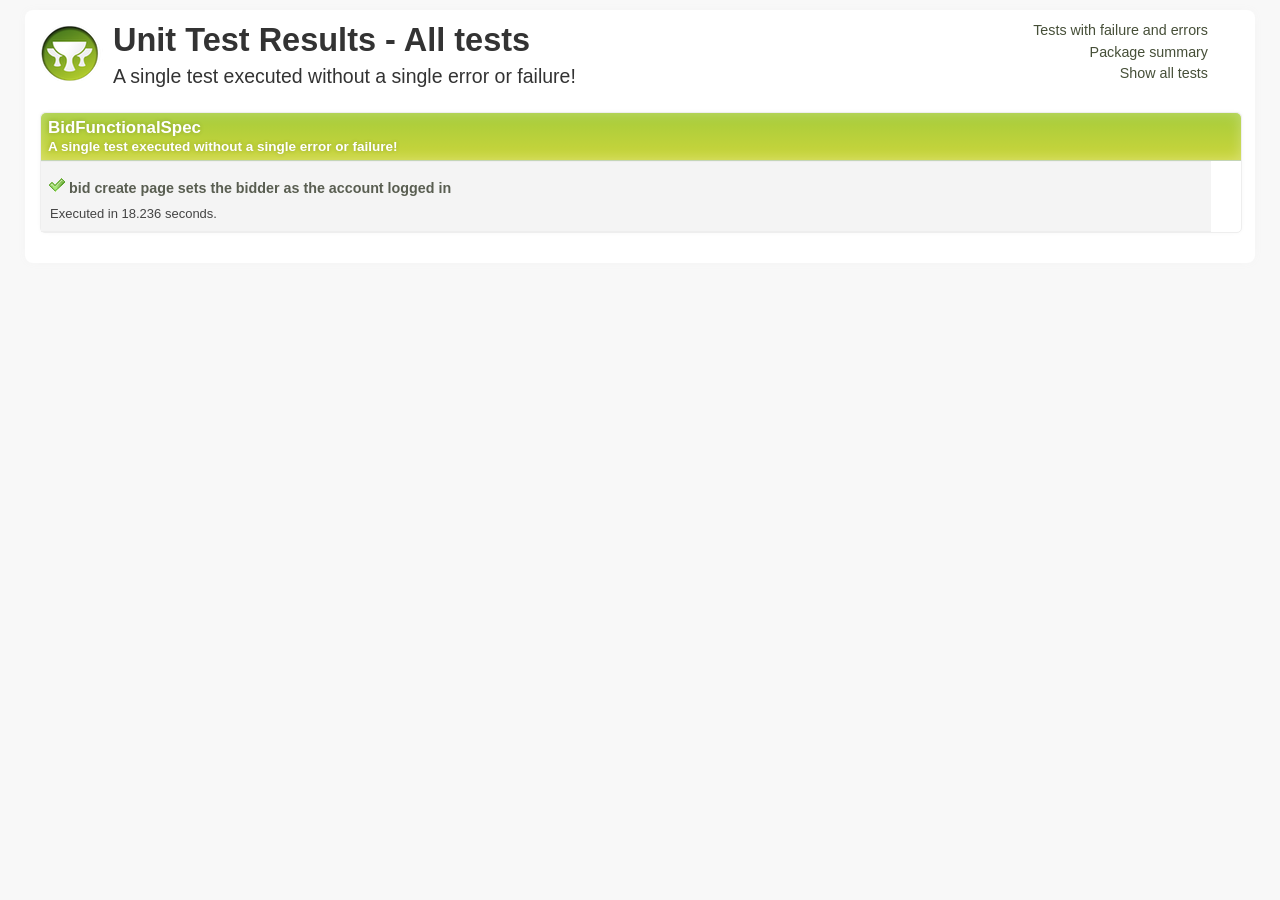
==== commit 983beb9c: "all tests pass.  just checking in for backup.   all assignment 2 requirements are met, but a lot of " ====
--- a/target/test-reports/html/all.html
+++ b/target/test-reports/html/all.html
@@ -14,9 +14,7 @@
         Unit Test Results
      - All tests </h1>
 <p class="intro">
-                        Executed
-                        75
-                        tests
+                        A single test executed
                     
                         without a single error or failure!
                     </p>
@@ -41,280 +39,6 @@
 </nav>
 </div>
 <div class="clear"></div>
-<div class="testsuite success">
-<div class="header">
-<h2>AccountFunctionalSpec</h2>
-<h3>
-                        Executed
-                        4
-                        tests
-                    
-                        without a single error or failure!
-                    </h3>
-</div>
-<div class="testcase clearfix success grid_8 alpha omega" data-name="gets account details">
-<div class="grid_3 alpha">
-<p>
-<span class="icon success"></span><b class="testname message success">gets account details</b>
-</p>
-<p class="summary">Executed in 24.392 seconds.</p>
-</div>
-<div class="grid_5 omega outputinfo"></div>
-<div class="clear"></div>
-</div>
-<div class="testcase clearfix success grid_8 alpha omega" data-name="does not display details for unauthorized account">
-<div class="grid_3 alpha">
-<p>
-<span class="icon success"></span><b class="testname message success">does not display details for unauthorized account</b>
-</p>
-<p class="summary">Executed in 4.264 seconds.</p>
-</div>
-<div class="grid_5 omega outputinfo"></div>
-<div class="clear"></div>
-</div>
-<div class="testcase clearfix success grid_8 alpha omega" data-name="displays account Edit fields for authorized users">
-<div class="grid_3 alpha">
-<p>
-<span class="icon success"></span><b class="testname message success">displays account Edit fields for authorized users</b>
-</p>
-<p class="summary">Executed in 2.359 seconds.</p>
-</div>
-<div class="grid_5 omega outputinfo"></div>
-<div class="clear"></div>
-</div>
-<div class="testcase clearfix success grid_8 alpha omega" data-name="does not display Edit page for unauthorized account">
-<div class="grid_3 alpha">
-<p>
-<span class="icon success"></span><b class="testname message success">does not display Edit page for unauthorized account</b>
-</p>
-<p class="summary">Executed in 1.454 seconds.</p>
-</div>
-<div class="grid_5 omega outputinfo"></div>
-<div class="clear"></div>
-</div>
-<div class="clearfix output footer">
-<div class="sysout">
-<h2>Standard output</h2>
-<pre class="stdout">--Output from gets account details--
---Output from does not display details for unauthorized account--
---Output from displays account Edit fields for authorized users--
---Output from does not display Edit page for unauthorized account--
-</pre>
-</div>
-<div class="syserr">
-<h2>System error</h2>
-<pre class="syserr">--Output from gets account details--
---Output from does not display details for unauthorized account--
---Output from displays account Edit fields for authorized users--
---Output from does not display Edit page for unauthorized account--
-</pre>
-</div>
-</div>
-<div class="clear"></div>
-</div>
-<div class="testsuite success">
-<div class="header">
-<h2>AccountRestFunctionalSpec</h2>
-<h3>
-                        Executed
-                        15
-                        tests
-                    
-                        without a single error or failure!
-                    </h3>
-</div>
-<div class="testcase clearfix success grid_8 alpha omega" data-name="unsuccessfully create an account[0]">
-<div class="grid_3 alpha">
-<p>
-<span class="icon success"></span><b class="testname message success">unsuccessfully create an account[0]</b>
-</p>
-<p class="summary">Executed in 0.257 seconds.</p>
-</div>
-<div class="grid_5 omega outputinfo"></div>
-<div class="clear"></div>
-</div>
-<div class="testcase clearfix success grid_8 alpha omega" data-name="unsuccessfully create an account[1]">
-<div class="grid_3 alpha">
-<p>
-<span class="icon success"></span><b class="testname message success">unsuccessfully create an account[1]</b>
-</p>
-<p class="summary">Executed in 0.036 seconds.</p>
-</div>
-<div class="grid_5 omega outputinfo"></div>
-<div class="clear"></div>
-</div>
-<div class="testcase clearfix success grid_8 alpha omega" data-name="unsuccessfully create an account[2]">
-<div class="grid_3 alpha">
-<p>
-<span class="icon success"></span><b class="testname message success">unsuccessfully create an account[2]</b>
-</p>
-<p class="summary">Executed in 0.035 seconds.</p>
-</div>
-<div class="grid_5 omega outputinfo"></div>
-<div class="clear"></div>
-</div>
-<div class="testcase clearfix success grid_8 alpha omega" data-name="unsuccessfully create an account[3]">
-<div class="grid_3 alpha">
-<p>
-<span class="icon success"></span><b class="testname message success">unsuccessfully create an account[3]</b>
-</p>
-<p class="summary">Executed in 0.021 seconds.</p>
-</div>
-<div class="grid_5 omega outputinfo"></div>
-<div class="clear"></div>
-</div>
-<div class="testcase clearfix success grid_8 alpha omega" data-name="unsuccessfully create an account[4]">
-<div class="grid_3 alpha">
-<p>
-<span class="icon success"></span><b class="testname message success">unsuccessfully create an account[4]</b>
-</p>
-<p class="summary">Executed in 0.016 seconds.</p>
-</div>
-<div class="grid_5 omega outputinfo"></div>
-<div class="clear"></div>
-</div>
-<div class="testcase clearfix success grid_8 alpha omega" data-name="unsuccessfully create an account[5]">
-<div class="grid_3 alpha">
-<p>
-<span class="icon success"></span><b class="testname message success">unsuccessfully create an account[5]</b>
-</p>
-<p class="summary">Executed in 0.072 seconds.</p>
-</div>
-<div class="grid_5 omega outputinfo"></div>
-<div class="clear"></div>
-</div>
-<div class="testcase clearfix success grid_8 alpha omega" data-name="unsuccessfully create an account[6]">
-<div class="grid_3 alpha">
-<p>
-<span class="icon success"></span><b class="testname message success">unsuccessfully create an account[6]</b>
-</p>
-<p class="summary">Executed in 0.04 seconds.</p>
-</div>
-<div class="grid_5 omega outputinfo"></div>
-<div class="clear"></div>
-</div>
-<div class="testcase clearfix success grid_8 alpha omega" data-name="unsuccessfully create an account[7]">
-<div class="grid_3 alpha">
-<p>
-<span class="icon success"></span><b class="testname message success">unsuccessfully create an account[7]</b>
-</p>
-<p class="summary">Executed in 0.029 seconds.</p>
-</div>
-<div class="grid_5 omega outputinfo"></div>
-<div class="clear"></div>
-</div>
-<div class="testcase clearfix success grid_8 alpha omega" data-name="unsuccessfully create an account[8]">
-<div class="grid_3 alpha">
-<p>
-<span class="icon success"></span><b class="testname message success">unsuccessfully create an account[8]</b>
-</p>
-<p class="summary">Executed in 0.018 seconds.</p>
-</div>
-<div class="grid_5 omega outputinfo"></div>
-<div class="clear"></div>
-</div>
-<div class="testcase clearfix success grid_8 alpha omega" data-name="successfully create an account">
-<div class="grid_3 alpha">
-<p>
-<span class="icon success"></span><b class="testname message success">successfully create an account</b>
-</p>
-<p class="summary">Executed in 0.559 seconds.</p>
-</div>
-<div class="grid_5 omega outputinfo"></div>
-<div class="clear"></div>
-</div>
-<div class="testcase clearfix success grid_8 alpha omega" data-name="unsuccessfully update an account - not logged in">
-<div class="grid_3 alpha">
-<p>
-<span class="icon success"></span><b class="testname message success">unsuccessfully update an account - not logged in</b>
-</p>
-<p class="summary">Executed in 0.084 seconds.</p>
-</div>
-<div class="grid_5 omega outputinfo"></div>
-<div class="clear"></div>
-</div>
-<div class="testcase clearfix success grid_8 alpha omega" data-name="unsuccessfully update an account[0]">
-<div class="grid_3 alpha">
-<p>
-<span class="icon success"></span><b class="testname message success">unsuccessfully update an account[0]</b>
-</p>
-<p class="summary">Executed in 0.145 seconds.</p>
-</div>
-<div class="grid_5 omega outputinfo"></div>
-<div class="clear"></div>
-</div>
-<div class="testcase clearfix success grid_8 alpha omega" data-name="successfully update an account">
-<div class="grid_3 alpha">
-<p>
-<span class="icon success"></span><b class="testname message success">successfully update an account</b>
-</p>
-<p class="summary">Executed in 0.66 seconds.</p>
-</div>
-<div class="grid_5 omega outputinfo"></div>
-<div class="clear"></div>
-</div>
-<div class="testcase clearfix success grid_8 alpha omega" data-name="unsuccessfully delete an account">
-<div class="grid_3 alpha">
-<p>
-<span class="icon success"></span><b class="testname message success">unsuccessfully delete an account</b>
-</p>
-<p class="summary">Executed in 1.002 seconds.</p>
-</div>
-<div class="grid_5 omega outputinfo"></div>
-<div class="clear"></div>
-</div>
-<div class="testcase clearfix success grid_8 alpha omega" data-name="delete an account">
-<div class="grid_3 alpha">
-<p>
-<span class="icon success"></span><b class="testname message success">delete an account</b>
-</p>
-<p class="summary">Executed in 0.269 seconds.</p>
-</div>
-<div class="grid_5 omega outputinfo"></div>
-<div class="clear"></div>
-</div>
-<div class="clearfix output footer">
-<div class="sysout">
-<h2>Standard output</h2>
-<pre class="stdout">--Output from unsuccessfully create an account[0]--
---Output from unsuccessfully create an account[1]--
---Output from unsuccessfully create an account[2]--
---Output from unsuccessfully create an account[3]--
---Output from unsuccessfully create an account[4]--
---Output from unsuccessfully create an account[5]--
---Output from unsuccessfully create an account[6]--
---Output from unsuccessfully create an account[7]--
---Output from unsuccessfully create an account[8]--
---Output from successfully create an account--
---Output from unsuccessfully update an account - not logged in--
---Output from unsuccessfully update an account[0]--
---Output from successfully update an account--
---Output from unsuccessfully delete an account--
---Output from delete an account--
-</pre>
-</div>
-<div class="syserr">
-<h2>System error</h2>
-<pre class="syserr">--Output from unsuccessfully create an account[0]--
---Output from unsuccessfully create an account[1]--
---Output from unsuccessfully create an account[2]--
---Output from unsuccessfully create an account[3]--
---Output from unsuccessfully create an account[4]--
---Output from unsuccessfully create an account[5]--
---Output from unsuccessfully create an account[6]--
---Output from unsuccessfully create an account[7]--
---Output from unsuccessfully create an account[8]--
---Output from successfully create an account--
---Output from unsuccessfully update an account - not logged in--
---Output from unsuccessfully update an account[0]--
---Output from successfully update an account--
---Output from unsuccessfully delete an account--
---Output from delete an account--
-</pre>
-</div>
-</div>
-<div class="clear"></div>
-</div>
 <div class="testsuite success">
 <div class="header">
 <h2>BidFunctionalSpec</h2>
@@ -324,12 +48,12 @@
                         without a single error or failure!
                     </h3>
 </div>
-<div class="testcase clearfix success grid_8 alpha omega" data-name="bid create page sets bidder as account logged in">
+<div class="testcase clearfix success grid_8 alpha omega" data-name="bid create page sets the bidder as the account logged in">
 <div class="grid_3 alpha">
 <p>
-<span class="icon success"></span><b class="testname message success">bid create page sets bidder as account logged in</b>
-</p>
-<p class="summary">Executed in 7.78 seconds.</p>
+<span class="icon success"></span><b class="testname message success">bid create page sets the bidder as the account logged in</b>
+</p>
+<p class="summary">Executed in 18.236 seconds.</p>
 </div>
 <div class="grid_5 omega outputinfo"></div>
 <div class="clear"></div>
@@ -337,787 +61,12 @@
 <div class="clearfix output footer">
 <div class="sysout">
 <h2>Standard output</h2>
-<pre class="stdout">--Output from bid create page sets bidder as account logged in--
+<pre class="stdout">--Output from bid create page sets the bidder as the account logged in--
 </pre>
 </div>
 <div class="syserr">
 <h2>System error</h2>
-<pre class="syserr">--Output from bid create page sets bidder as account logged in--
-</pre>
-</div>
-</div>
-<div class="clear"></div>
-</div>
-<div class="testsuite success">
-<div class="header">
-<h2>BidRestFunctionalSpec</h2>
-<h3>
-                        Executed
-                        9
-                        tests
-                    
-                        without a single error or failure!
-                    </h3>
-</div>
-<div class="testcase clearfix success grid_8 alpha omega" data-name="unsuccessfully create a bid - not logged in">
-<div class="grid_3 alpha">
-<p>
-<span class="icon success"></span><b class="testname message success">unsuccessfully create a bid - not logged in</b>
-</p>
-<p class="summary">Executed in 0.027 seconds.</p>
-</div>
-<div class="grid_5 omega outputinfo"></div>
-<div class="clear"></div>
-</div>
-<div class="testcase clearfix success grid_8 alpha omega" data-name="unsuccessfully create a bid[0]">
-<div class="grid_3 alpha">
-<p>
-<span class="icon success"></span><b class="testname message success">unsuccessfully create a bid[0]</b>
-</p>
-<p class="summary">Executed in 0.226 seconds.</p>
-</div>
-<div class="grid_5 omega outputinfo"></div>
-<div class="clear"></div>
-</div>
-<div class="testcase clearfix success grid_8 alpha omega" data-name="unsuccessfully create a bid[1]">
-<div class="grid_3 alpha">
-<p>
-<span class="icon success"></span><b class="testname message success">unsuccessfully create a bid[1]</b>
-</p>
-<p class="summary">Executed in 0.172 seconds.</p>
-</div>
-<div class="grid_5 omega outputinfo"></div>
-<div class="clear"></div>
-</div>
-<div class="testcase clearfix success grid_8 alpha omega" data-name="unsuccessfully create a bid[2]">
-<div class="grid_3 alpha">
-<p>
-<span class="icon success"></span><b class="testname message success">unsuccessfully create a bid[2]</b>
-</p>
-<p class="summary">Executed in 0.157 seconds.</p>
-</div>
-<div class="grid_5 omega outputinfo"></div>
-<div class="clear"></div>
-</div>
-<div class="testcase clearfix success grid_8 alpha omega" data-name="unsuccessfully create a bid[3]">
-<div class="grid_3 alpha">
-<p>
-<span class="icon success"></span><b class="testname message success">unsuccessfully create a bid[3]</b>
-</p>
-<p class="summary">Executed in 0.179 seconds.</p>
-</div>
-<div class="grid_5 omega outputinfo"></div>
-<div class="clear"></div>
-</div>
-<div class="testcase clearfix success grid_8 alpha omega" data-name="successfully create a bid">
-<div class="grid_3 alpha">
-<p>
-<span class="icon success"></span><b class="testname message success">successfully create a bid</b>
-</p>
-<p class="summary">Executed in 0.11 seconds.</p>
-</div>
-<div class="grid_5 omega outputinfo"></div>
-<div class="clear"></div>
-</div>
-<div class="testcase clearfix success grid_8 alpha omega" data-name="unsuccessfully update a bid - not logged in">
-<div class="grid_3 alpha">
-<p>
-<span class="icon success"></span><b class="testname message success">unsuccessfully update a bid - not logged in</b>
-</p>
-<p class="summary">Executed in 0.257 seconds.</p>
-</div>
-<div class="grid_5 omega outputinfo"></div>
-<div class="clear"></div>
-</div>
-<div class="testcase clearfix success grid_8 alpha omega" data-name="unsuccessfully delete a bid">
-<div class="grid_3 alpha">
-<p>
-<span class="icon success"></span><b class="testname message success">unsuccessfully delete a bid</b>
-</p>
-<p class="summary">Executed in 0.643 seconds.</p>
-</div>
-<div class="grid_5 omega outputinfo"></div>
-<div class="clear"></div>
-</div>
-<div class="testcase clearfix success grid_8 alpha omega" data-name="delete a bid">
-<div class="grid_3 alpha">
-<p>
-<span class="icon success"></span><b class="testname message success">delete a bid</b>
-</p>
-<p class="summary">Executed in 0.339 seconds.</p>
-</div>
-<div class="grid_5 omega outputinfo"></div>
-<div class="clear"></div>
-</div>
-<div class="clearfix output footer">
-<div class="sysout">
-<h2>Standard output</h2>
-<pre class="stdout">--Output from unsuccessfully create a bid - not logged in--
---Output from unsuccessfully create a bid[0]--
---Output from unsuccessfully create a bid[1]--
---Output from unsuccessfully create a bid[2]--
---Output from unsuccessfully create a bid[3]--
---Output from successfully create a bid--
---Output from unsuccessfully update a bid - not logged in--
---Output from unsuccessfully delete a bid--
---Output from delete a bid--
-</pre>
-</div>
-<div class="syserr">
-<h2>System error</h2>
-<pre class="syserr">--Output from unsuccessfully create a bid - not logged in--
---Output from unsuccessfully create a bid[0]--
---Output from unsuccessfully create a bid[1]--
---Output from unsuccessfully create a bid[2]--
---Output from unsuccessfully create a bid[3]--
---Output from successfully create a bid--
---Output from unsuccessfully update a bid - not logged in--
---Output from unsuccessfully delete a bid--
---Output from delete a bid--
-</pre>
-</div>
-</div>
-<div class="clear"></div>
-</div>
-<div class="testsuite success">
-<div class="header">
-<h2>ListingFunctionalSpec</h2>
-<h3>
-                        Executed
-                        3
-                        tests
-                    
-                        without a single error or failure!
-                    </h3>
-</div>
-<div class="testcase clearfix success grid_8 alpha omega" data-name="listing index displays bid for OPEN listings and rate buyer/seller for COMPLETED listing">
-<div class="grid_3 alpha">
-<p>
-<span class="icon success"></span><b class="testname message success">listing index displays bid for OPEN listings and rate buyer/seller for COMPLETED listing</b>
-</p>
-<p class="summary">Executed in 5.833 seconds.</p>
-</div>
-<div class="grid_5 omega outputinfo"></div>
-<div class="clear"></div>
-</div>
-<div class="testcase clearfix success grid_8 alpha omega" data-name="listing create page is not accessible to users who are not logged in">
-<div class="grid_3 alpha">
-<p>
-<span class="icon success"></span><b class="testname message success">listing create page is not accessible to users who are not logged in</b>
-</p>
-<p class="summary">Executed in 9.604 seconds.</p>
-</div>
-<div class="grid_5 omega outputinfo"></div>
-<div class="clear"></div>
-</div>
-<div class="testcase clearfix success grid_8 alpha omega" data-name="listing create page sets seller as account logged in">
-<div class="grid_3 alpha">
-<p>
-<span class="icon success"></span><b class="testname message success">listing create page sets seller as account logged in</b>
-</p>
-<p class="summary">Executed in 0.817 seconds.</p>
-</div>
-<div class="grid_5 omega outputinfo"></div>
-<div class="clear"></div>
-</div>
-<div class="clearfix output footer">
-<div class="sysout">
-<h2>Standard output</h2>
-<pre class="stdout">--Output from listing index displays bid for OPEN listings and rate buyer/seller for COMPLETED listing--
---Output from listing create page is not accessible to users who are not logged in--
---Output from listing create page sets seller as account logged in--
-</pre>
-</div>
-<div class="syserr">
-<h2>System error</h2>
-<pre class="syserr">--Output from listing index displays bid for OPEN listings and rate buyer/seller for COMPLETED listing--
---Output from listing create page is not accessible to users who are not logged in--
---Output from listing create page sets seller as account logged in--
-</pre>
-</div>
-</div>
-<div class="clear"></div>
-</div>
-<div class="testsuite success">
-<div class="header">
-<h2>ListingRestFunctionalSpec</h2>
-<h3>
-                        Executed
-                        20
-                        tests
-                    
-                        without a single error or failure!
-                    </h3>
-</div>
-<div class="testcase clearfix success grid_8 alpha omega" data-name="returns a list of open and completed listings[0]">
-<div class="grid_3 alpha">
-<p>
-<span class="icon success"></span><b class="testname message success">returns a list of open and completed listings[0]</b>
-</p>
-<p class="summary">Executed in 0.274 seconds.</p>
-</div>
-<div class="grid_5 omega outputinfo"></div>
-<div class="clear"></div>
-</div>
-<div class="testcase clearfix success grid_8 alpha omega" data-name="returns a list of open and completed listings[1]">
-<div class="grid_3 alpha">
-<p>
-<span class="icon success"></span><b class="testname message success">returns a list of open and completed listings[1]</b>
-</p>
-<p class="summary">Executed in 0.255 seconds.</p>
-</div>
-<div class="grid_5 omega outputinfo"></div>
-<div class="clear"></div>
-</div>
-<div class="testcase clearfix success grid_8 alpha omega" data-name="returns a list of open and completed listings[2]">
-<div class="grid_3 alpha">
-<p>
-<span class="icon success"></span><b class="testname message success">returns a list of open and completed listings[2]</b>
-</p>
-<p class="summary">Executed in 0.201 seconds.</p>
-</div>
-<div class="grid_5 omega outputinfo"></div>
-<div class="clear"></div>
-</div>
-<div class="testcase clearfix success grid_8 alpha omega" data-name="returns listing detail[0]">
-<div class="grid_3 alpha">
-<p>
-<span class="icon success"></span><b class="testname message success">returns listing detail[0]</b>
-</p>
-<p class="summary">Executed in 0.053 seconds.</p>
-</div>
-<div class="grid_5 omega outputinfo"></div>
-<div class="clear"></div>
-</div>
-<div class="testcase clearfix success grid_8 alpha omega" data-name="returns listing detail[1]">
-<div class="grid_3 alpha">
-<p>
-<span class="icon success"></span><b class="testname message success">returns listing detail[1]</b>
-</p>
-<p class="summary">Executed in 0.027 seconds.</p>
-</div>
-<div class="grid_5 omega outputinfo"></div>
-<div class="clear"></div>
-</div>
-<div class="testcase clearfix success grid_8 alpha omega" data-name="unsuccessfully create a listing - not logged in">
-<div class="grid_3 alpha">
-<p>
-<span class="icon success"></span><b class="testname message success">unsuccessfully create a listing - not logged in</b>
-</p>
-<p class="summary">Executed in 0.082 seconds.</p>
-</div>
-<div class="grid_5 omega outputinfo"></div>
-<div class="clear"></div>
-</div>
-<div class="testcase clearfix success grid_8 alpha omega" data-name="unsuccessfully create a listing[0]">
-<div class="grid_3 alpha">
-<p>
-<span class="icon success"></span><b class="testname message success">unsuccessfully create a listing[0]</b>
-</p>
-<p class="summary">Executed in 0.237 seconds.</p>
-</div>
-<div class="grid_5 omega outputinfo"></div>
-<div class="clear"></div>
-</div>
-<div class="testcase clearfix success grid_8 alpha omega" data-name="unsuccessfully create a listing[1]">
-<div class="grid_3 alpha">
-<p>
-<span class="icon success"></span><b class="testname message success">unsuccessfully create a listing[1]</b>
-</p>
-<p class="summary">Executed in 0.211 seconds.</p>
-</div>
-<div class="grid_5 omega outputinfo"></div>
-<div class="clear"></div>
-</div>
-<div class="testcase clearfix success grid_8 alpha omega" data-name="unsuccessfully create a listing[2]">
-<div class="grid_3 alpha">
-<p>
-<span class="icon success"></span><b class="testname message success">unsuccessfully create a listing[2]</b>
-</p>
-<p class="summary">Executed in 0.234 seconds.</p>
-</div>
-<div class="grid_5 omega outputinfo"></div>
-<div class="clear"></div>
-</div>
-<div class="testcase clearfix success grid_8 alpha omega" data-name="unsuccessfully create a listing[3]">
-<div class="grid_3 alpha">
-<p>
-<span class="icon success"></span><b class="testname message success">unsuccessfully create a listing[3]</b>
-</p>
-<p class="summary">Executed in 0.161 seconds.</p>
-</div>
-<div class="grid_5 omega outputinfo"></div>
-<div class="clear"></div>
-</div>
-<div class="testcase clearfix success grid_8 alpha omega" data-name="unsuccessfully create a listing[4]">
-<div class="grid_3 alpha">
-<p>
-<span class="icon success"></span><b class="testname message success">unsuccessfully create a listing[4]</b>
-</p>
-<p class="summary">Executed in 0.157 seconds.</p>
-</div>
-<div class="grid_5 omega outputinfo"></div>
-<div class="clear"></div>
-</div>
-<div class="testcase clearfix success grid_8 alpha omega" data-name="unsuccessfully create a listing[5]">
-<div class="grid_3 alpha">
-<p>
-<span class="icon success"></span><b class="testname message success">unsuccessfully create a listing[5]</b>
-</p>
-<p class="summary">Executed in 0.147 seconds.</p>
-</div>
-<div class="grid_5 omega outputinfo"></div>
-<div class="clear"></div>
-</div>
-<div class="testcase clearfix success grid_8 alpha omega" data-name="unsuccessfully create a listing[6]">
-<div class="grid_3 alpha">
-<p>
-<span class="icon success"></span><b class="testname message success">unsuccessfully create a listing[6]</b>
-</p>
-<p class="summary">Executed in 0.161 seconds.</p>
-</div>
-<div class="grid_5 omega outputinfo"></div>
-<div class="clear"></div>
-</div>
-<div class="testcase clearfix success grid_8 alpha omega" data-name="unsuccessfully create a listing[7]">
-<div class="grid_3 alpha">
-<p>
-<span class="icon success"></span><b class="testname message success">unsuccessfully create a listing[7]</b>
-</p>
-<p class="summary">Executed in 0.172 seconds.</p>
-</div>
-<div class="grid_5 omega outputinfo"></div>
-<div class="clear"></div>
-</div>
-<div class="testcase clearfix success grid_8 alpha omega" data-name="successfully create a listing">
-<div class="grid_3 alpha">
-<p>
-<span class="icon success"></span><b class="testname message success">successfully create a listing</b>
-</p>
-<p class="summary">Executed in 0.065 seconds.</p>
-</div>
-<div class="grid_5 omega outputinfo"></div>
-<div class="clear"></div>
-</div>
-<div class="testcase clearfix success grid_8 alpha omega" data-name="unsuccessfully update a listing - not logged in">
-<div class="grid_3 alpha">
-<p>
-<span class="icon success"></span><b class="testname message success">unsuccessfully update a listing - not logged in</b>
-</p>
-<p class="summary">Executed in 0.168 seconds.</p>
-</div>
-<div class="grid_5 omega outputinfo"></div>
-<div class="clear"></div>
-</div>
-<div class="testcase clearfix success grid_8 alpha omega" data-name="unsuccessfully update a listing[0]">
-<div class="grid_3 alpha">
-<p>
-<span class="icon success"></span><b class="testname message success">unsuccessfully update a listing[0]</b>
-</p>
-<p class="summary">Executed in 0.312 seconds.</p>
-</div>
-<div class="grid_5 omega outputinfo"></div>
-<div class="clear"></div>
-</div>
-<div class="testcase clearfix success grid_8 alpha omega" data-name="successfully update a listing">
-<div class="grid_3 alpha">
-<p>
-<span class="icon success"></span><b class="testname message success">successfully update a listing</b>
-</p>
-<p class="summary">Executed in 0.447 seconds.</p>
-</div>
-<div class="grid_5 omega outputinfo"></div>
-<div class="clear"></div>
-</div>
-<div class="testcase clearfix success grid_8 alpha omega" data-name="unsuccessfully delete a listing">
-<div class="grid_3 alpha">
-<p>
-<span class="icon success"></span><b class="testname message success">unsuccessfully delete a listing</b>
-</p>
-<p class="summary">Executed in 0.458 seconds.</p>
-</div>
-<div class="grid_5 omega outputinfo"></div>
-<div class="clear"></div>
-</div>
-<div class="testcase clearfix success grid_8 alpha omega" data-name="successfully delete a listing">
-<div class="grid_3 alpha">
-<p>
-<span class="icon success"></span><b class="testname message success">successfully delete a listing</b>
-</p>
-<p class="summary">Executed in 0.409 seconds.</p>
-</div>
-<div class="grid_5 omega outputinfo"></div>
-<div class="clear"></div>
-</div>
-<div class="clearfix output footer">
-<div class="sysout">
-<h2>Standard output</h2>
-<pre class="stdout">--Output from returns a list of open and completed listings[0]--
---Output from returns a list of open and completed listings[1]--
---Output from returns a list of open and completed listings[2]--
---Output from returns listing detail[0]--
---Output from returns listing detail[1]--
---Output from unsuccessfully create a listing - not logged in--
---Output from unsuccessfully create a listing[0]--
---Output from unsuccessfully create a listing[1]--
---Output from unsuccessfully create a listing[2]--
---Output from unsuccessfully create a listing[3]--
---Output from unsuccessfully create a listing[4]--
---Output from unsuccessfully create a listing[5]--
---Output from unsuccessfully create a listing[6]--
---Output from unsuccessfully create a listing[7]--
---Output from successfully create a listing--
---Output from unsuccessfully update a listing - not logged in--
---Output from unsuccessfully update a listing[0]--
---Output from successfully update a listing--
---Output from unsuccessfully delete a listing--
---Output from successfully delete a listing--
-</pre>
-</div>
-<div class="syserr">
-<h2>System error</h2>
-<pre class="syserr">--Output from returns a list of open and completed listings[0]--
---Output from returns a list of open and completed listings[1]--
---Output from returns a list of open and completed listings[2]--
---Output from returns listing detail[0]--
---Output from returns listing detail[1]--
---Output from unsuccessfully create a listing - not logged in--
---Output from unsuccessfully create a listing[0]--
---Output from unsuccessfully create a listing[1]--
---Output from unsuccessfully create a listing[2]--
---Output from unsuccessfully create a listing[3]--
---Output from unsuccessfully create a listing[4]--
---Output from unsuccessfully create a listing[5]--
---Output from unsuccessfully create a listing[6]--
---Output from unsuccessfully create a listing[7]--
---Output from successfully create a listing--
---Output from unsuccessfully update a listing - not logged in--
---Output from unsuccessfully update a listing[0]--
---Output from successfully update a listing--
---Output from unsuccessfully delete a listing--
---Output from successfully delete a listing--
-</pre>
-</div>
-</div>
-<div class="clear"></div>
-</div>
-<div class="testsuite success">
-<div class="header">
-<h2>ReviewFunctionalSpec</h2>
-<h3>
-                        Executed
-                        2
-                        tests
-                    
-                        without a single error or failure!
-                    </h3>
-</div>
-<div class="testcase clearfix success grid_8 alpha omega" data-name="displays review Edit fields with listing, reviewer, reviewee, and reviewOf populated">
-<div class="grid_3 alpha">
-<p>
-<span class="icon success"></span><b class="testname message success">displays review Edit fields with listing, reviewer, reviewee, and reviewOf populated</b>
-</p>
-<p class="summary">Executed in 7.334 seconds.</p>
-</div>
-<div class="grid_5 omega outputinfo"></div>
-<div class="clear"></div>
-</div>
-<div class="testcase clearfix success grid_8 alpha omega" data-name="does not display the review Edit page for unauthorized users">
-<div class="grid_3 alpha">
-<p>
-<span class="icon success"></span><b class="testname message success">does not display the review Edit page for unauthorized users</b>
-</p>
-<p class="summary">Executed in 4.424 seconds.</p>
-</div>
-<div class="grid_5 omega outputinfo"></div>
-<div class="clear"></div>
-</div>
-<div class="clearfix output footer">
-<div class="sysout">
-<h2>Standard output</h2>
-<pre class="stdout">--Output from displays review Edit fields with listing, reviewer, reviewee, and reviewOf populated--
---Output from does not display the review Edit page for unauthorized users--
-</pre>
-</div>
-<div class="syserr">
-<h2>System error</h2>
-<pre class="syserr">--Output from displays review Edit fields with listing, reviewer, reviewee, and reviewOf populated--
---Output from does not display the review Edit page for unauthorized users--
-</pre>
-</div>
-</div>
-<div class="clear"></div>
-</div>
-<div class="testsuite success">
-<div class="header">
-<h2>ReviewRestFunctionalSpec</h2>
-<h3>
-                        Executed
-                        21
-                        tests
-                    
-                        without a single error or failure!
-                    </h3>
-</div>
-<div class="testcase clearfix success grid_8 alpha omega" data-name="returns review list">
-<div class="grid_3 alpha">
-<p>
-<span class="icon success"></span><b class="testname message success">returns review list</b>
-</p>
-<p class="summary">Executed in 0.059 seconds.</p>
-</div>
-<div class="grid_5 omega outputinfo"></div>
-<div class="clear"></div>
-</div>
-<div class="testcase clearfix success grid_8 alpha omega" data-name="returns review detail">
-<div class="grid_3 alpha">
-<p>
-<span class="icon success"></span><b class="testname message success">returns review detail</b>
-</p>
-<p class="summary">Executed in 0.026 seconds.</p>
-</div>
-<div class="grid_5 omega outputinfo"></div>
-<div class="clear"></div>
-</div>
-<div class="testcase clearfix success grid_8 alpha omega" data-name="unsuccessfully create a review - not logged in">
-<div class="grid_3 alpha">
-<p>
-<span class="icon success"></span><b class="testname message success">unsuccessfully create a review - not logged in</b>
-</p>
-<p class="summary">Executed in 0.014 seconds.</p>
-</div>
-<div class="grid_5 omega outputinfo"></div>
-<div class="clear"></div>
-</div>
-<div class="testcase clearfix success grid_8 alpha omega" data-name="unsuccessfully create a review[0]">
-<div class="grid_3 alpha">
-<p>
-<span class="icon success"></span><b class="testname message success">unsuccessfully create a review[0]</b>
-</p>
-<p class="summary">Executed in 0.15 seconds.</p>
-</div>
-<div class="grid_5 omega outputinfo"></div>
-<div class="clear"></div>
-</div>
-<div class="testcase clearfix success grid_8 alpha omega" data-name="unsuccessfully create a review[1]">
-<div class="grid_3 alpha">
-<p>
-<span class="icon success"></span><b class="testname message success">unsuccessfully create a review[1]</b>
-</p>
-<p class="summary">Executed in 0.164 seconds.</p>
-</div>
-<div class="grid_5 omega outputinfo"></div>
-<div class="clear"></div>
-</div>
-<div class="testcase clearfix success grid_8 alpha omega" data-name="unsuccessfully create a review[2]">
-<div class="grid_3 alpha">
-<p>
-<span class="icon success"></span><b class="testname message success">unsuccessfully create a review[2]</b>
-</p>
-<p class="summary">Executed in 0.219 seconds.</p>
-</div>
-<div class="grid_5 omega outputinfo"></div>
-<div class="clear"></div>
-</div>
-<div class="testcase clearfix success grid_8 alpha omega" data-name="unsuccessfully create a review[3]">
-<div class="grid_3 alpha">
-<p>
-<span class="icon success"></span><b class="testname message success">unsuccessfully create a review[3]</b>
-</p>
-<p class="summary">Executed in 0.205 seconds.</p>
-</div>
-<div class="grid_5 omega outputinfo"></div>
-<div class="clear"></div>
-</div>
-<div class="testcase clearfix success grid_8 alpha omega" data-name="unsuccessfully create a review[4]">
-<div class="grid_3 alpha">
-<p>
-<span class="icon success"></span><b class="testname message success">unsuccessfully create a review[4]</b>
-</p>
-<p class="summary">Executed in 0.17 seconds.</p>
-</div>
-<div class="grid_5 omega outputinfo"></div>
-<div class="clear"></div>
-</div>
-<div class="testcase clearfix success grid_8 alpha omega" data-name="unsuccessfully create a review[5]">
-<div class="grid_3 alpha">
-<p>
-<span class="icon success"></span><b class="testname message success">unsuccessfully create a review[5]</b>
-</p>
-<p class="summary">Executed in 0.175 seconds.</p>
-</div>
-<div class="grid_5 omega outputinfo"></div>
-<div class="clear"></div>
-</div>
-<div class="testcase clearfix success grid_8 alpha omega" data-name="unsuccessfully create a review[6]">
-<div class="grid_3 alpha">
-<p>
-<span class="icon success"></span><b class="testname message success">unsuccessfully create a review[6]</b>
-</p>
-<p class="summary">Executed in 0.182 seconds.</p>
-</div>
-<div class="grid_5 omega outputinfo"></div>
-<div class="clear"></div>
-</div>
-<div class="testcase clearfix success grid_8 alpha omega" data-name="unsuccessfully create a review[7]">
-<div class="grid_3 alpha">
-<p>
-<span class="icon success"></span><b class="testname message success">unsuccessfully create a review[7]</b>
-</p>
-<p class="summary">Executed in 0.259 seconds.</p>
-</div>
-<div class="grid_5 omega outputinfo"></div>
-<div class="clear"></div>
-</div>
-<div class="testcase clearfix success grid_8 alpha omega" data-name="unsuccessfully create a review[8]">
-<div class="grid_3 alpha">
-<p>
-<span class="icon success"></span><b class="testname message success">unsuccessfully create a review[8]</b>
-</p>
-<p class="summary">Executed in 0.171 seconds.</p>
-</div>
-<div class="grid_5 omega outputinfo"></div>
-<div class="clear"></div>
-</div>
-<div class="testcase clearfix success grid_8 alpha omega" data-name="unsuccessfully create a review[9]">
-<div class="grid_3 alpha">
-<p>
-<span class="icon success"></span><b class="testname message success">unsuccessfully create a review[9]</b>
-</p>
-<p class="summary">Executed in 0.154 seconds.</p>
-</div>
-<div class="grid_5 omega outputinfo"></div>
-<div class="clear"></div>
-</div>
-<div class="testcase clearfix success grid_8 alpha omega" data-name="unsuccessfully create a review[10]">
-<div class="grid_3 alpha">
-<p>
-<span class="icon success"></span><b class="testname message success">unsuccessfully create a review[10]</b>
-</p>
-<p class="summary">Executed in 0.185 seconds.</p>
-</div>
-<div class="grid_5 omega outputinfo"></div>
-<div class="clear"></div>
-</div>
-<div class="testcase clearfix success grid_8 alpha omega" data-name="successfully create reviews for the buyer and seller[0]">
-<div class="grid_3 alpha">
-<p>
-<span class="icon success"></span><b class="testname message success">successfully create reviews for the buyer and seller[0]</b>
-</p>
-<p class="summary">Executed in 0.275 seconds.</p>
-</div>
-<div class="grid_5 omega outputinfo"></div>
-<div class="clear"></div>
-</div>
-<div class="testcase clearfix success grid_8 alpha omega" data-name="successfully create reviews for the buyer and seller[1]">
-<div class="grid_3 alpha">
-<p>
-<span class="icon success"></span><b class="testname message success">successfully create reviews for the buyer and seller[1]</b>
-</p>
-<p class="summary">Executed in 0.199 seconds.</p>
-</div>
-<div class="grid_5 omega outputinfo"></div>
-<div class="clear"></div>
-</div>
-<div class="testcase clearfix success grid_8 alpha omega" data-name="unsuccessfully update a review - not logged in">
-<div class="grid_3 alpha">
-<p>
-<span class="icon success"></span><b class="testname message success">unsuccessfully update a review - not logged in</b>
-</p>
-<p class="summary">Executed in 0.219 seconds.</p>
-</div>
-<div class="grid_5 omega outputinfo"></div>
-<div class="clear"></div>
-</div>
-<div class="testcase clearfix success grid_8 alpha omega" data-name="unsuccessfully update a review">
-<div class="grid_3 alpha">
-<p>
-<span class="icon success"></span><b class="testname message success">unsuccessfully update a review</b>
-</p>
-<p class="summary">Executed in 0.369 seconds.</p>
-</div>
-<div class="grid_5 omega outputinfo"></div>
-<div class="clear"></div>
-</div>
-<div class="testcase clearfix success grid_8 alpha omega" data-name="successfully update a review">
-<div class="grid_3 alpha">
-<p>
-<span class="icon success"></span><b class="testname message success">successfully update a review</b>
-</p>
-<p class="summary">Executed in 0.311 seconds.</p>
-</div>
-<div class="grid_5 omega outputinfo"></div>
-<div class="clear"></div>
-</div>
-<div class="testcase clearfix success grid_8 alpha omega" data-name="unsuccessfully delete a review">
-<div class="grid_3 alpha">
-<p>
-<span class="icon success"></span><b class="testname message success">unsuccessfully delete a review</b>
-</p>
-<p class="summary">Executed in 0.045 seconds.</p>
-</div>
-<div class="grid_5 omega outputinfo"></div>
-<div class="clear"></div>
-</div>
-<div class="testcase clearfix success grid_8 alpha omega" data-name="successfully delete a review">
-<div class="grid_3 alpha">
-<p>
-<span class="icon success"></span><b class="testname message success">successfully delete a review</b>
-</p>
-<p class="summary">Executed in 0.155 seconds.</p>
-</div>
-<div class="grid_5 omega outputinfo"></div>
-<div class="clear"></div>
-</div>
-<div class="clearfix output footer">
-<div class="sysout">
-<h2>Standard output</h2>
-<pre class="stdout">--Output from returns review list--
---Output from returns review detail--
---Output from unsuccessfully create a review - not logged in--
---Output from unsuccessfully create a review[0]--
---Output from unsuccessfully create a review[1]--
---Output from unsuccessfully create a review[2]--
---Output from unsuccessfully create a review[3]--
---Output from unsuccessfully create a review[4]--
---Output from unsuccessfully create a review[5]--
---Output from unsuccessfully create a review[6]--
---Output from unsuccessfully create a review[7]--
---Output from unsuccessfully create a review[8]--
---Output from unsuccessfully create a review[9]--
---Output from unsuccessfully create a review[10]--
---Output from successfully create reviews for the buyer and seller[0]--
---Output from successfully create reviews for the buyer and seller[1]--
---Output from unsuccessfully update a review - not logged in--
---Output from unsuccessfully update a review--
---Output from successfully update a review--
---Output from unsuccessfully delete a review--
---Output from successfully delete a review--
-</pre>
-</div>
-<div class="syserr">
-<h2>System error</h2>
-<pre class="syserr">--Output from returns review list--
---Output from returns review detail--
---Output from unsuccessfully create a review - not logged in--
---Output from unsuccessfully create a review[0]--
---Output from unsuccessfully create a review[1]--
---Output from unsuccessfully create a review[2]--
---Output from unsuccessfully create a review[3]--
---Output from unsuccessfully create a review[4]--
---Output from unsuccessfully create a review[5]--
---Output from unsuccessfully create a review[6]--
---Output from unsuccessfully create a review[7]--
---Output from unsuccessfully create a review[8]--
---Output from unsuccessfully create a review[9]--
---Output from unsuccessfully create a review[10]--
---Output from successfully create reviews for the buyer and seller[0]--
---Output from successfully create reviews for the buyer and seller[1]--
---Output from unsuccessfully update a review - not logged in--
---Output from unsuccessfully update a review--
---Output from successfully update a review--
---Output from unsuccessfully delete a review--
---Output from successfully delete a review--
+<pre class="syserr">--Output from bid create page sets the bidder as the account logged in--
 </pre>
 </div>
 </div>
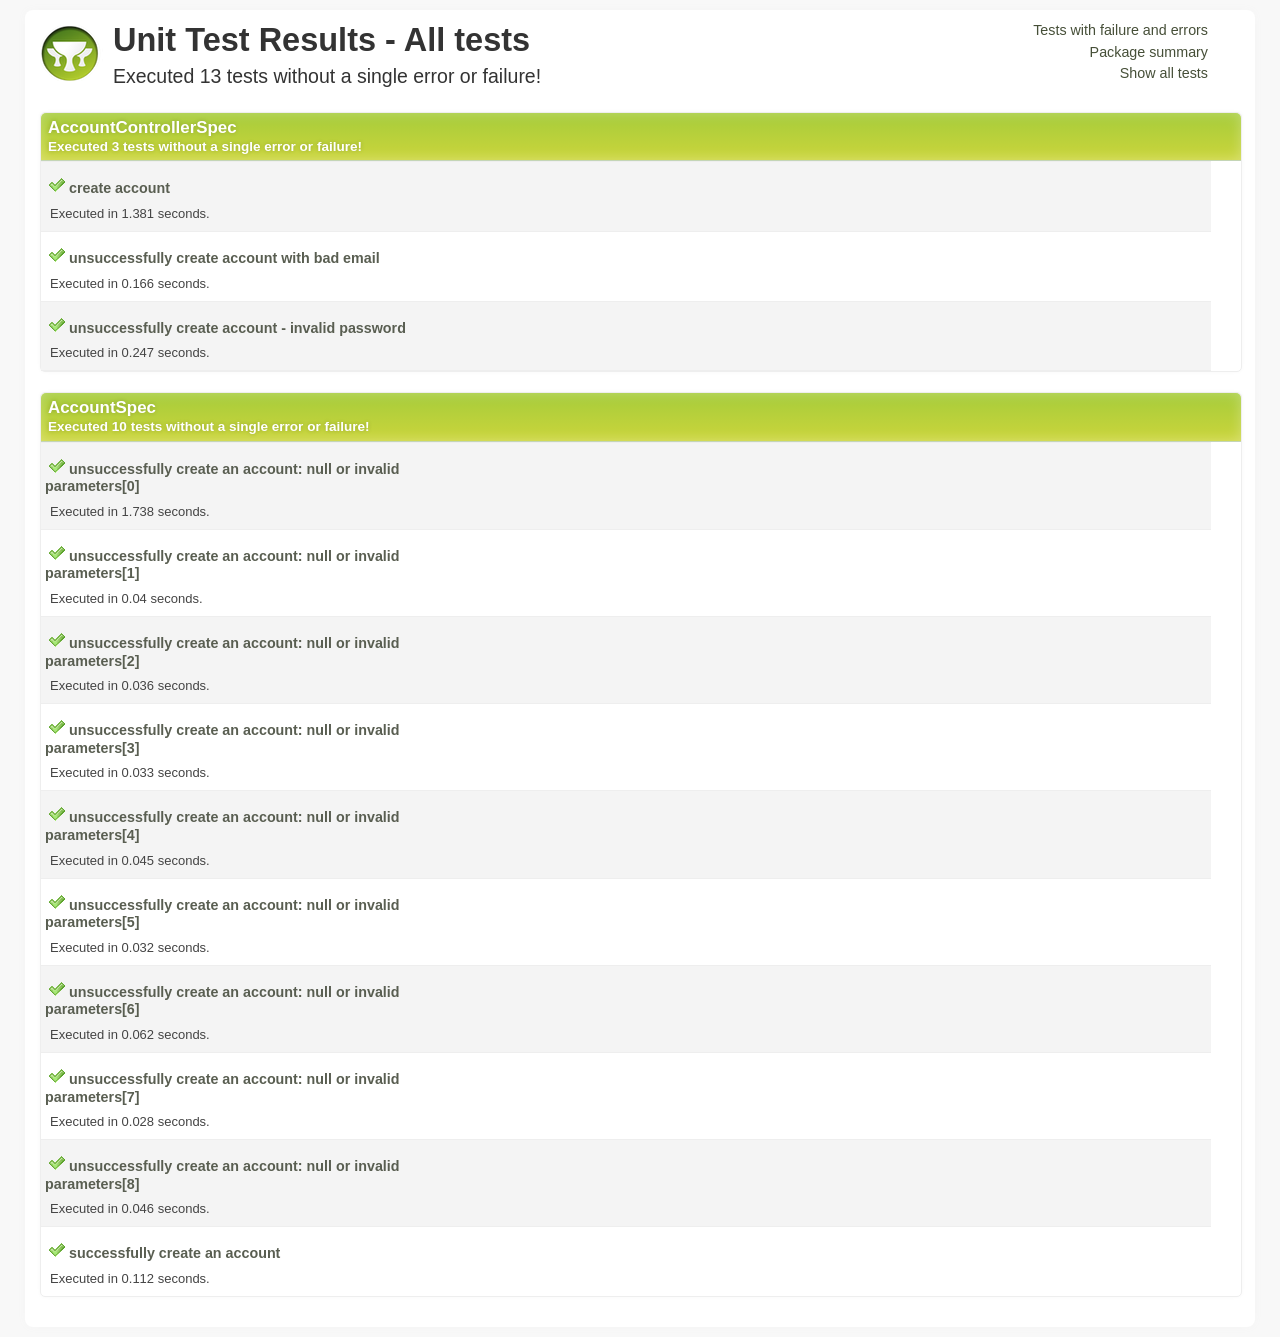
==== commit 19c3f9e5: "all tests pass (I guess).  I cannot get the integration tests to run at a directory level.  Added @I" ====
--- a/target/test-reports/html/all.html
+++ b/target/test-reports/html/all.html
@@ -14,7 +14,9 @@
         Unit Test Results
      - All tests </h1>
 <p class="intro">
-                        A single test executed
+                        Executed
+                        13
+                        tests
                     
                         without a single error or failure!
                     </p>
@@ -41,19 +43,41 @@
 <div class="clear"></div>
 <div class="testsuite success">
 <div class="header">
-<h2>BidFunctionalSpec</h2>
+<h2>AccountControllerSpec</h2>
 <h3>
-                        A single test executed
+                        Executed
+                        3
+                        tests
                     
                         without a single error or failure!
                     </h3>
 </div>
-<div class="testcase clearfix success grid_8 alpha omega" data-name="bid create page sets the bidder as the account logged in">
-<div class="grid_3 alpha">
-<p>
-<span class="icon success"></span><b class="testname message success">bid create page sets the bidder as the account logged in</b>
-</p>
-<p class="summary">Executed in 18.236 seconds.</p>
+<div class="testcase clearfix success grid_8 alpha omega" data-name="create account">
+<div class="grid_3 alpha">
+<p>
+<span class="icon success"></span><b class="testname message success">create account</b>
+</p>
+<p class="summary">Executed in 1.381 seconds.</p>
+</div>
+<div class="grid_5 omega outputinfo"></div>
+<div class="clear"></div>
+</div>
+<div class="testcase clearfix success grid_8 alpha omega" data-name="unsuccessfully create account with bad email">
+<div class="grid_3 alpha">
+<p>
+<span class="icon success"></span><b class="testname message success">unsuccessfully create account with bad email</b>
+</p>
+<p class="summary">Executed in 0.166 seconds.</p>
+</div>
+<div class="grid_5 omega outputinfo"></div>
+<div class="clear"></div>
+</div>
+<div class="testcase clearfix success grid_8 alpha omega" data-name="unsuccessfully create account - invalid password">
+<div class="grid_3 alpha">
+<p>
+<span class="icon success"></span><b class="testname message success">unsuccessfully create account - invalid password</b>
+</p>
+<p class="summary">Executed in 0.247 seconds.</p>
 </div>
 <div class="grid_5 omega outputinfo"></div>
 <div class="clear"></div>
@@ -61,12 +85,159 @@
 <div class="clearfix output footer">
 <div class="sysout">
 <h2>Standard output</h2>
-<pre class="stdout">--Output from bid create page sets the bidder as the account logged in--
+<pre class="stdout">--Output from create account--
+--Output from unsuccessfully create account with bad email--
+--Output from unsuccessfully create account - invalid password--
 </pre>
 </div>
 <div class="syserr">
 <h2>System error</h2>
-<pre class="syserr">--Output from bid create page sets the bidder as the account logged in--
+<pre class="syserr">--Output from create account--
+--Output from unsuccessfully create account with bad email--
+--Output from unsuccessfully create account - invalid password--
+</pre>
+</div>
+</div>
+<div class="clear"></div>
+</div>
+<div class="testsuite success">
+<div class="header">
+<h2>AccountSpec</h2>
+<h3>
+                        Executed
+                        10
+                        tests
+                    
+                        without a single error or failure!
+                    </h3>
+</div>
+<div class="testcase clearfix success grid_8 alpha omega" data-name="unsuccessfully create an account:  null or invalid parameters[0]">
+<div class="grid_3 alpha">
+<p>
+<span class="icon success"></span><b class="testname message success">unsuccessfully create an account:  null or invalid parameters[0]</b>
+</p>
+<p class="summary">Executed in 1.738 seconds.</p>
+</div>
+<div class="grid_5 omega outputinfo"></div>
+<div class="clear"></div>
+</div>
+<div class="testcase clearfix success grid_8 alpha omega" data-name="unsuccessfully create an account:  null or invalid parameters[1]">
+<div class="grid_3 alpha">
+<p>
+<span class="icon success"></span><b class="testname message success">unsuccessfully create an account:  null or invalid parameters[1]</b>
+</p>
+<p class="summary">Executed in 0.04 seconds.</p>
+</div>
+<div class="grid_5 omega outputinfo"></div>
+<div class="clear"></div>
+</div>
+<div class="testcase clearfix success grid_8 alpha omega" data-name="unsuccessfully create an account:  null or invalid parameters[2]">
+<div class="grid_3 alpha">
+<p>
+<span class="icon success"></span><b class="testname message success">unsuccessfully create an account:  null or invalid parameters[2]</b>
+</p>
+<p class="summary">Executed in 0.036 seconds.</p>
+</div>
+<div class="grid_5 omega outputinfo"></div>
+<div class="clear"></div>
+</div>
+<div class="testcase clearfix success grid_8 alpha omega" data-name="unsuccessfully create an account:  null or invalid parameters[3]">
+<div class="grid_3 alpha">
+<p>
+<span class="icon success"></span><b class="testname message success">unsuccessfully create an account:  null or invalid parameters[3]</b>
+</p>
+<p class="summary">Executed in 0.033 seconds.</p>
+</div>
+<div class="grid_5 omega outputinfo"></div>
+<div class="clear"></div>
+</div>
+<div class="testcase clearfix success grid_8 alpha omega" data-name="unsuccessfully create an account:  null or invalid parameters[4]">
+<div class="grid_3 alpha">
+<p>
+<span class="icon success"></span><b class="testname message success">unsuccessfully create an account:  null or invalid parameters[4]</b>
+</p>
+<p class="summary">Executed in 0.045 seconds.</p>
+</div>
+<div class="grid_5 omega outputinfo"></div>
+<div class="clear"></div>
+</div>
+<div class="testcase clearfix success grid_8 alpha omega" data-name="unsuccessfully create an account:  null or invalid parameters[5]">
+<div class="grid_3 alpha">
+<p>
+<span class="icon success"></span><b class="testname message success">unsuccessfully create an account:  null or invalid parameters[5]</b>
+</p>
+<p class="summary">Executed in 0.032 seconds.</p>
+</div>
+<div class="grid_5 omega outputinfo"></div>
+<div class="clear"></div>
+</div>
+<div class="testcase clearfix success grid_8 alpha omega" data-name="unsuccessfully create an account:  null or invalid parameters[6]">
+<div class="grid_3 alpha">
+<p>
+<span class="icon success"></span><b class="testname message success">unsuccessfully create an account:  null or invalid parameters[6]</b>
+</p>
+<p class="summary">Executed in 0.062 seconds.</p>
+</div>
+<div class="grid_5 omega outputinfo"></div>
+<div class="clear"></div>
+</div>
+<div class="testcase clearfix success grid_8 alpha omega" data-name="unsuccessfully create an account:  null or invalid parameters[7]">
+<div class="grid_3 alpha">
+<p>
+<span class="icon success"></span><b class="testname message success">unsuccessfully create an account:  null or invalid parameters[7]</b>
+</p>
+<p class="summary">Executed in 0.028 seconds.</p>
+</div>
+<div class="grid_5 omega outputinfo"></div>
+<div class="clear"></div>
+</div>
+<div class="testcase clearfix success grid_8 alpha omega" data-name="unsuccessfully create an account:  null or invalid parameters[8]">
+<div class="grid_3 alpha">
+<p>
+<span class="icon success"></span><b class="testname message success">unsuccessfully create an account:  null or invalid parameters[8]</b>
+</p>
+<p class="summary">Executed in 0.046 seconds.</p>
+</div>
+<div class="grid_5 omega outputinfo"></div>
+<div class="clear"></div>
+</div>
+<div class="testcase clearfix success grid_8 alpha omega" data-name="successfully create an account">
+<div class="grid_3 alpha">
+<p>
+<span class="icon success"></span><b class="testname message success">successfully create an account</b>
+</p>
+<p class="summary">Executed in 0.112 seconds.</p>
+</div>
+<div class="grid_5 omega outputinfo"></div>
+<div class="clear"></div>
+</div>
+<div class="clearfix output footer">
+<div class="sysout">
+<h2>Standard output</h2>
+<pre class="stdout">--Output from unsuccessfully create an account:  null or invalid parameters[0]--
+--Output from unsuccessfully create an account:  null or invalid parameters[1]--
+--Output from unsuccessfully create an account:  null or invalid parameters[2]--
+--Output from unsuccessfully create an account:  null or invalid parameters[3]--
+--Output from unsuccessfully create an account:  null or invalid parameters[4]--
+--Output from unsuccessfully create an account:  null or invalid parameters[5]--
+--Output from unsuccessfully create an account:  null or invalid parameters[6]--
+--Output from unsuccessfully create an account:  null or invalid parameters[7]--
+--Output from unsuccessfully create an account:  null or invalid parameters[8]--
+--Output from successfully create an account--
+</pre>
+</div>
+<div class="syserr">
+<h2>System error</h2>
+<pre class="syserr">--Output from unsuccessfully create an account:  null or invalid parameters[0]--
+--Output from unsuccessfully create an account:  null or invalid parameters[1]--
+--Output from unsuccessfully create an account:  null or invalid parameters[2]--
+--Output from unsuccessfully create an account:  null or invalid parameters[3]--
+--Output from unsuccessfully create an account:  null or invalid parameters[4]--
+--Output from unsuccessfully create an account:  null or invalid parameters[5]--
+--Output from unsuccessfully create an account:  null or invalid parameters[6]--
+--Output from unsuccessfully create an account:  null or invalid parameters[7]--
+--Output from unsuccessfully create an account:  null or invalid parameters[8]--
+--Output from successfully create an account--
 </pre>
 </div>
 </div>
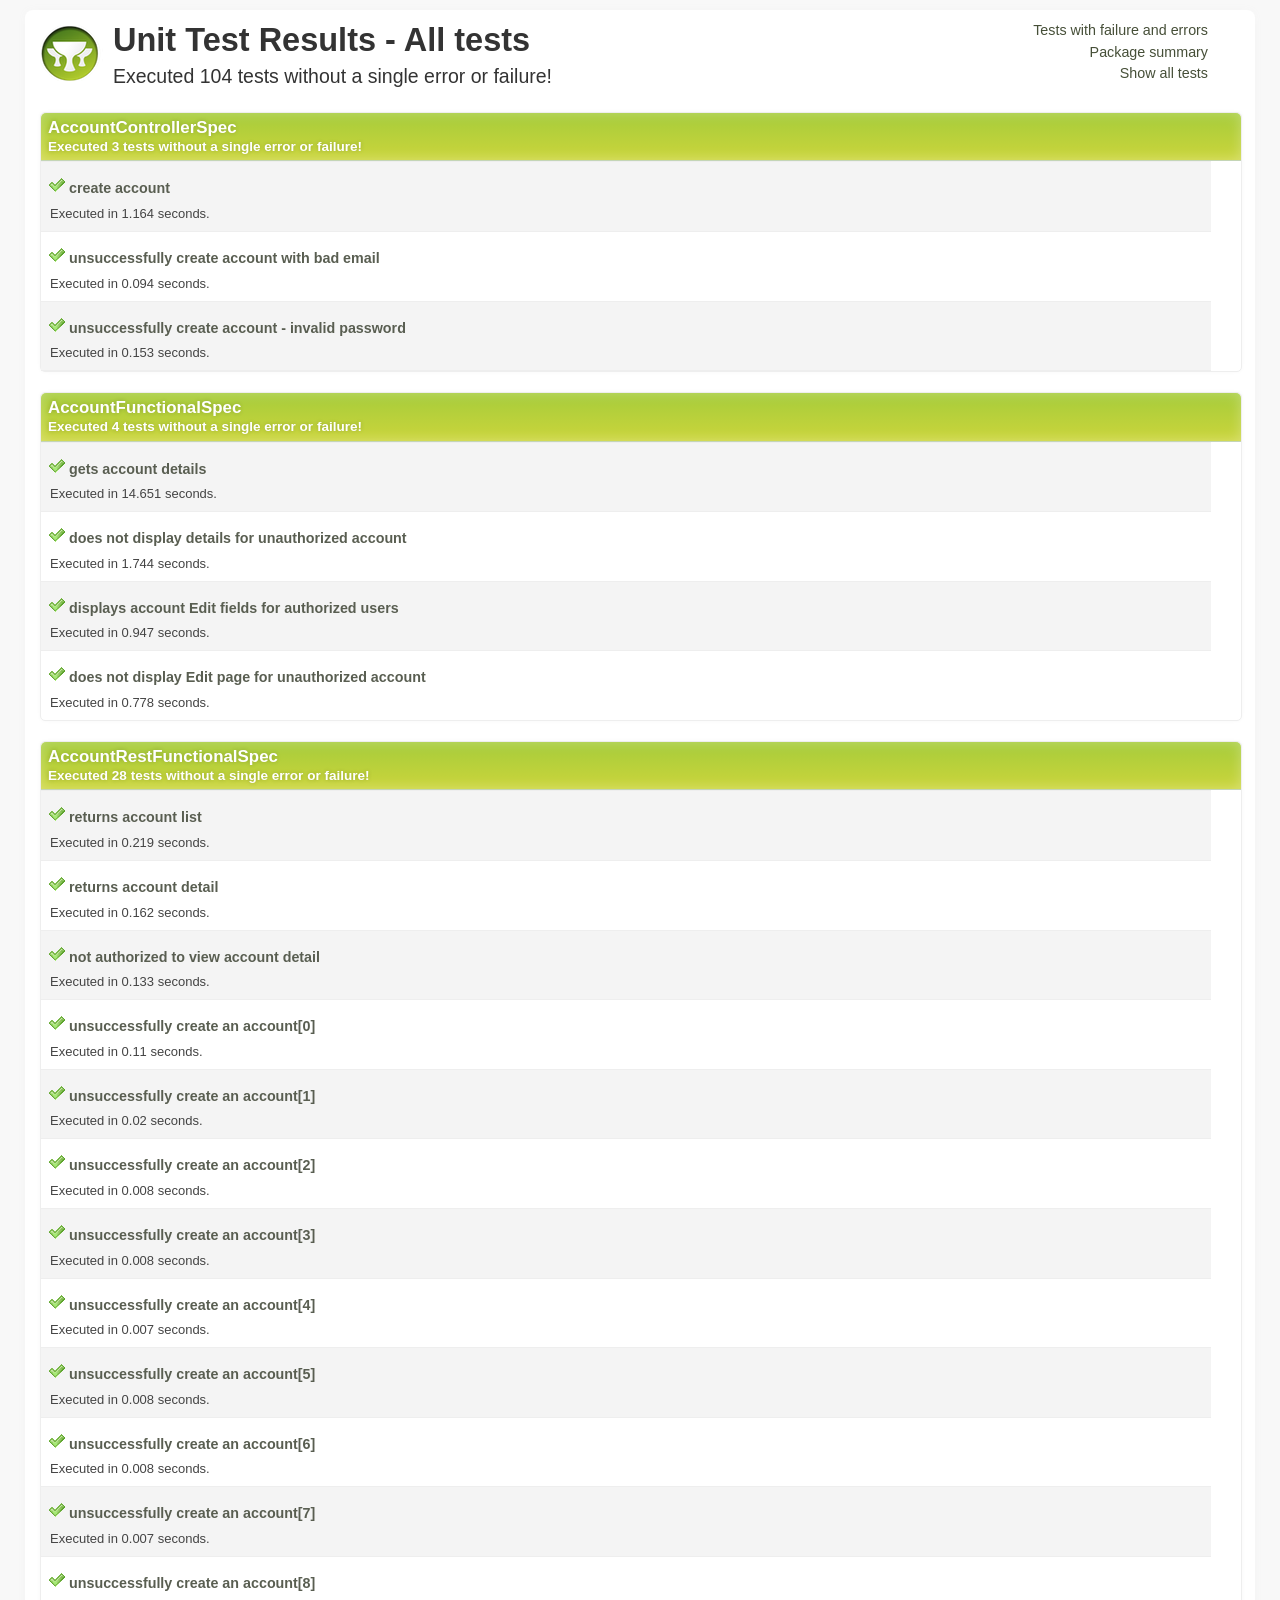
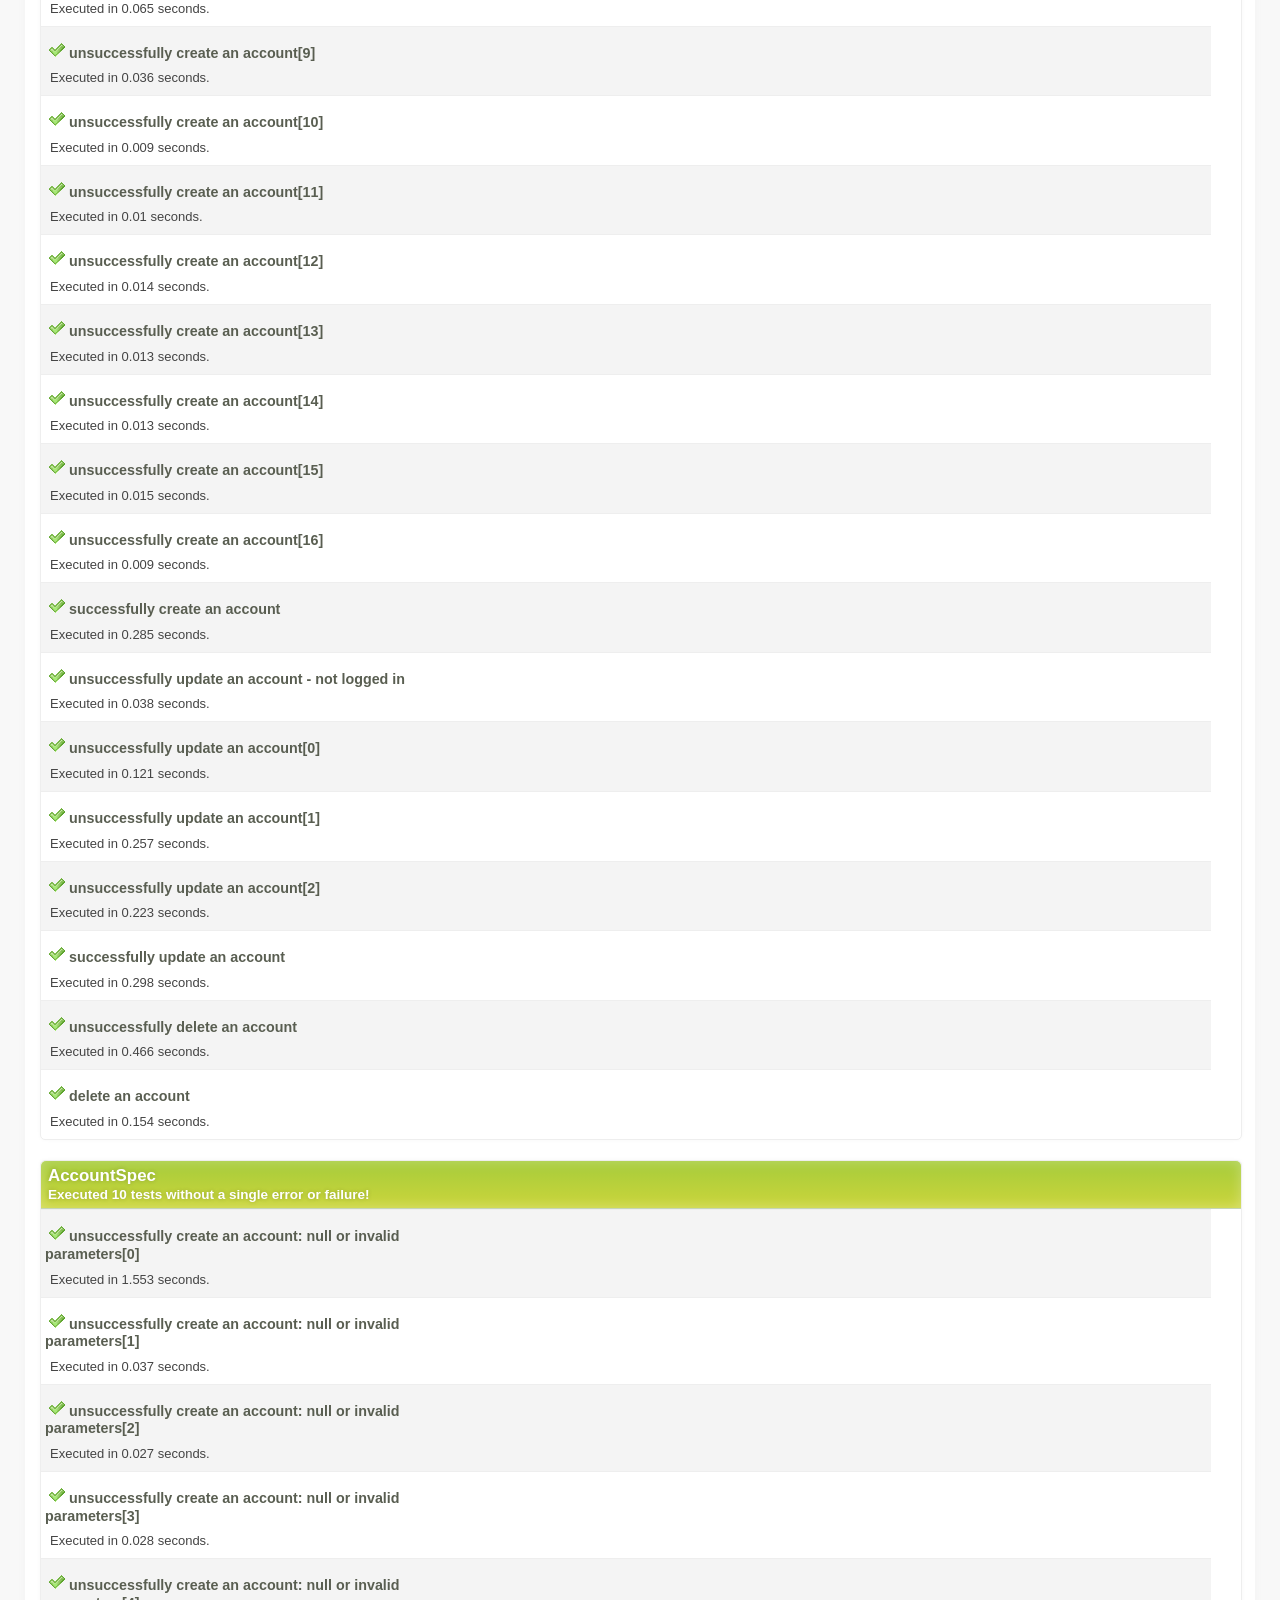
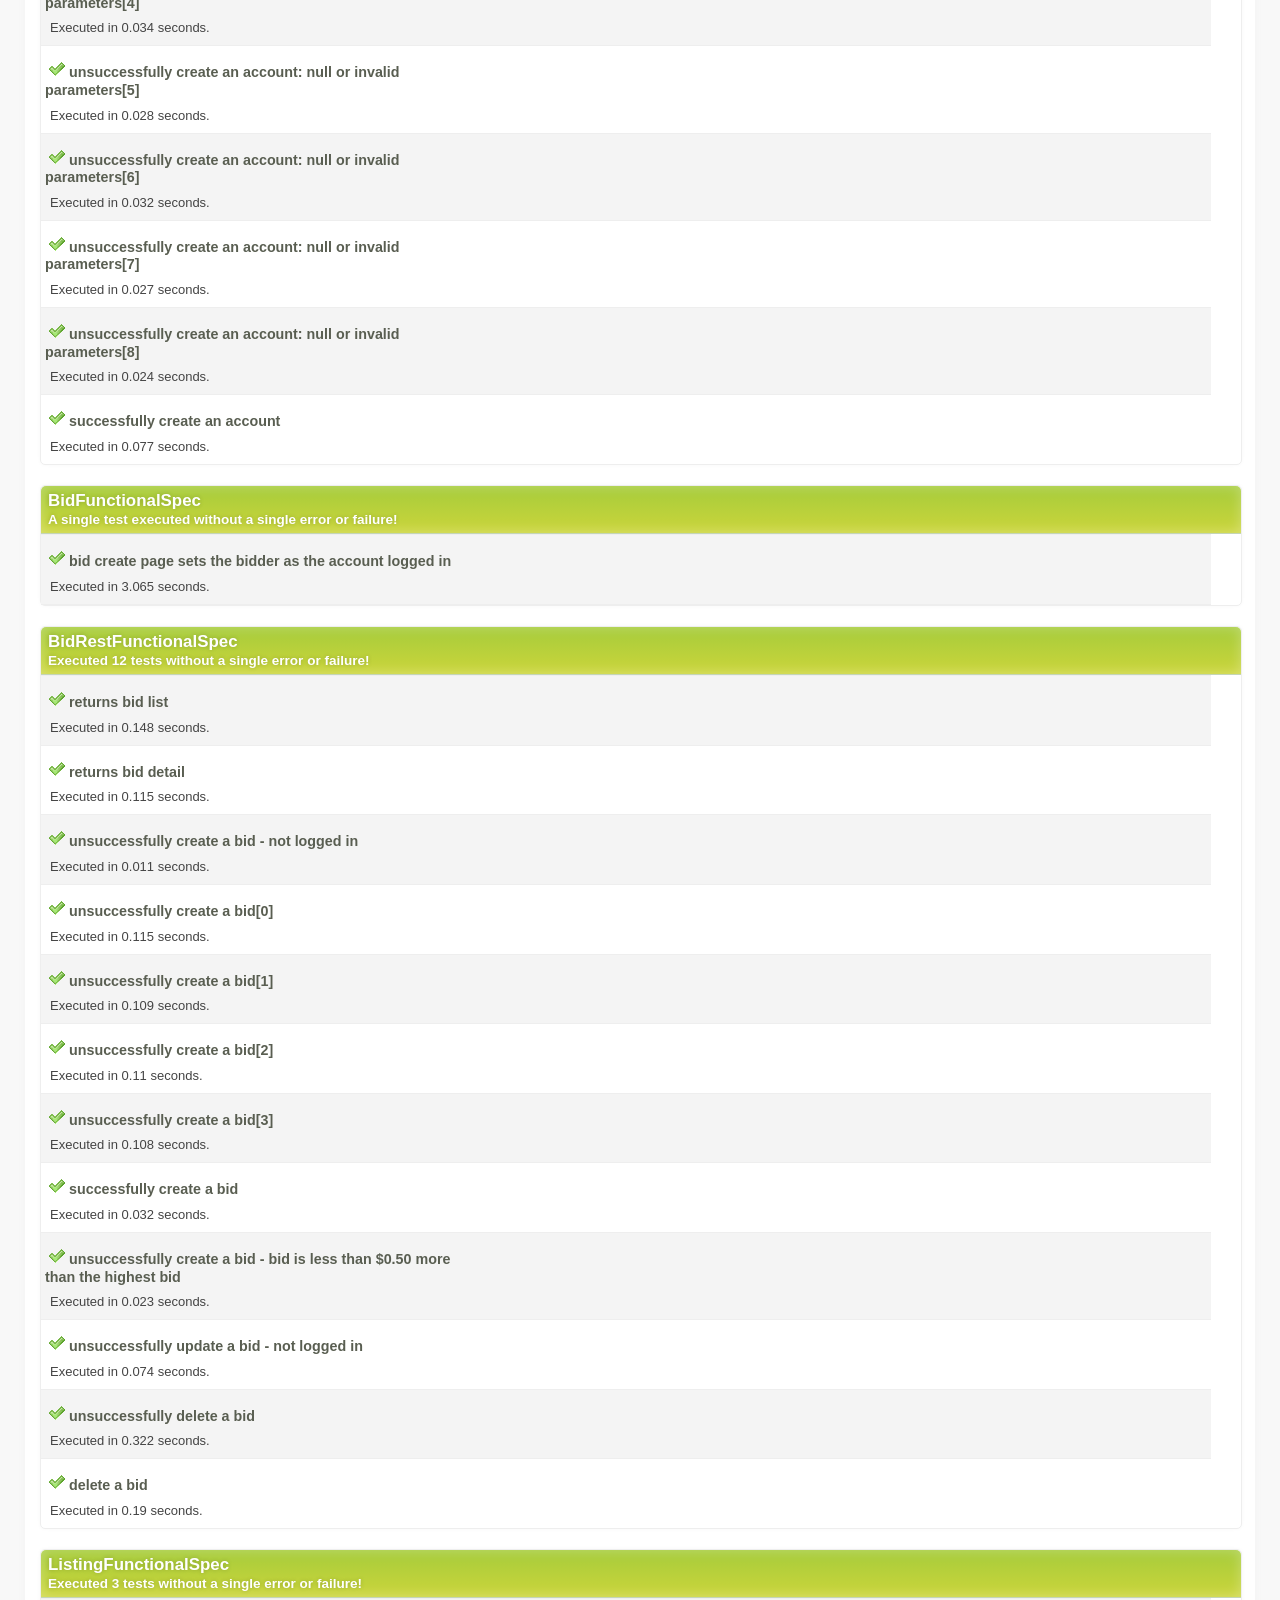
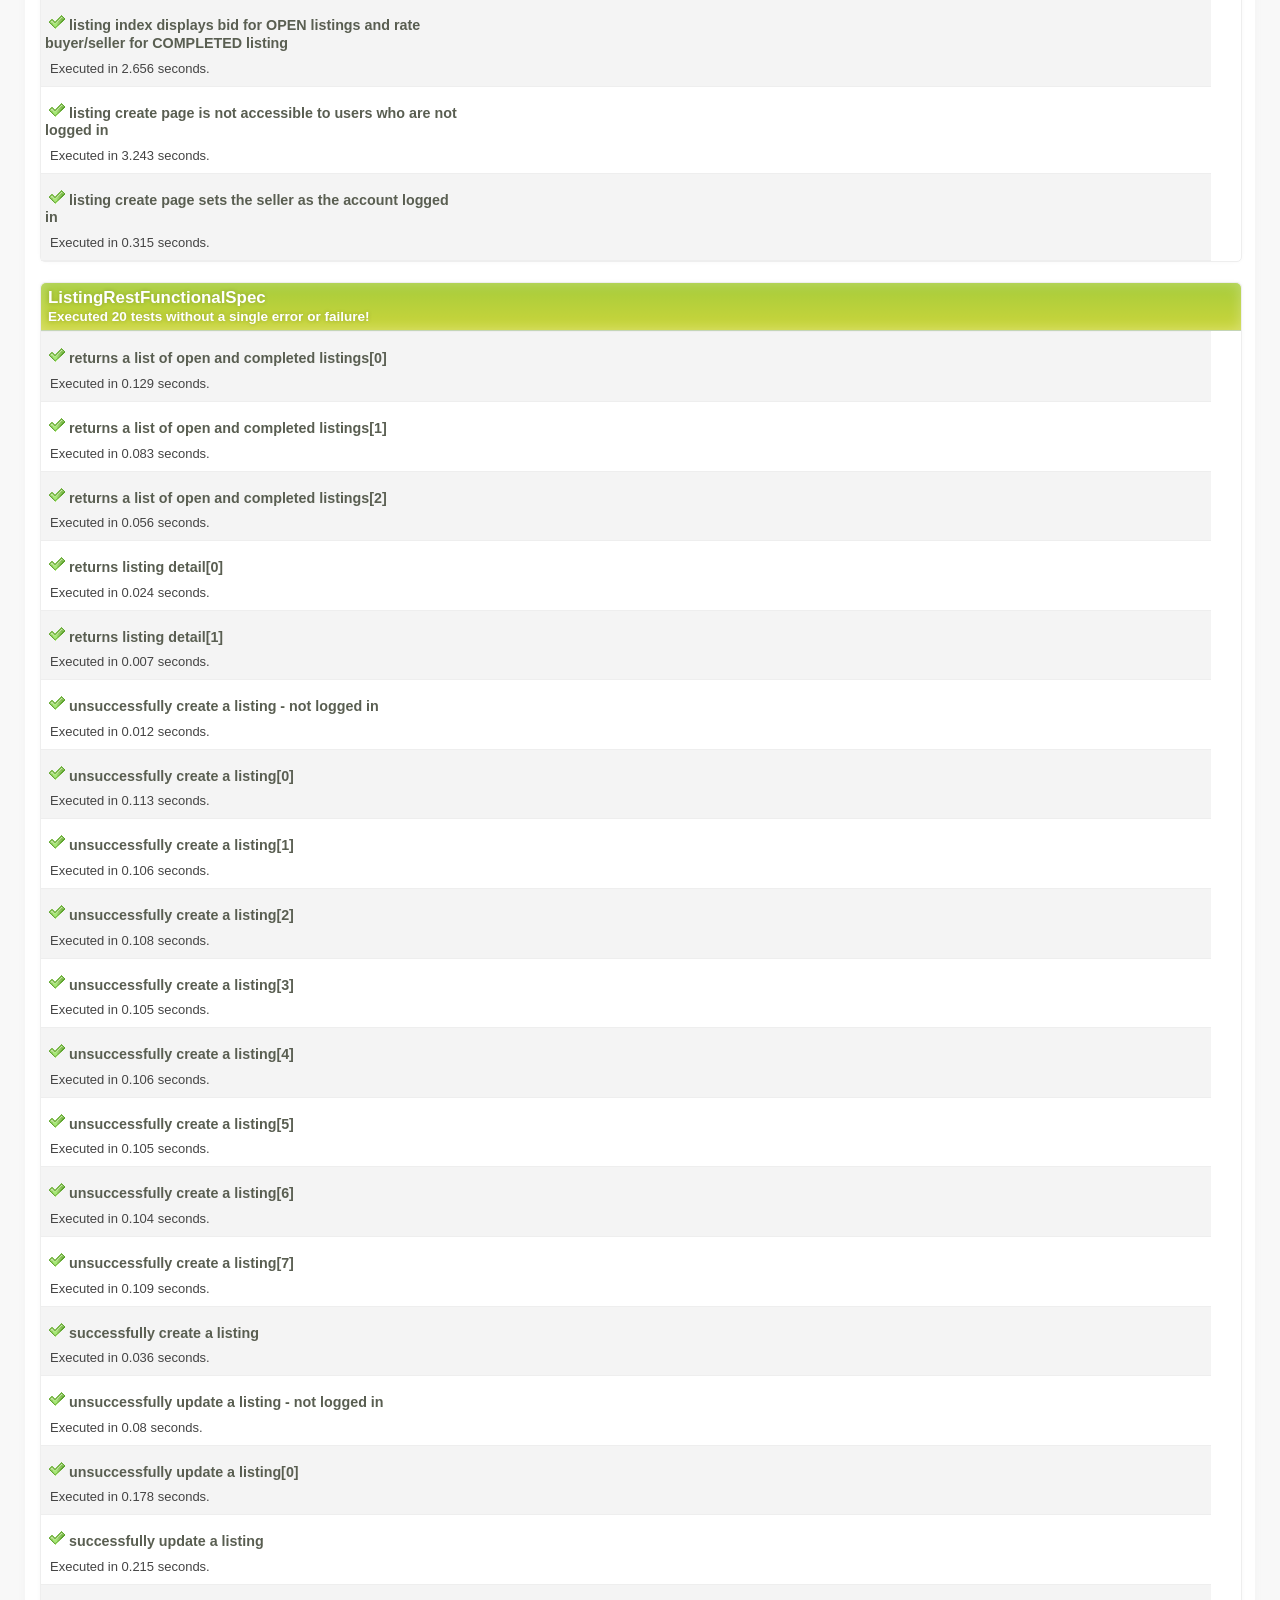
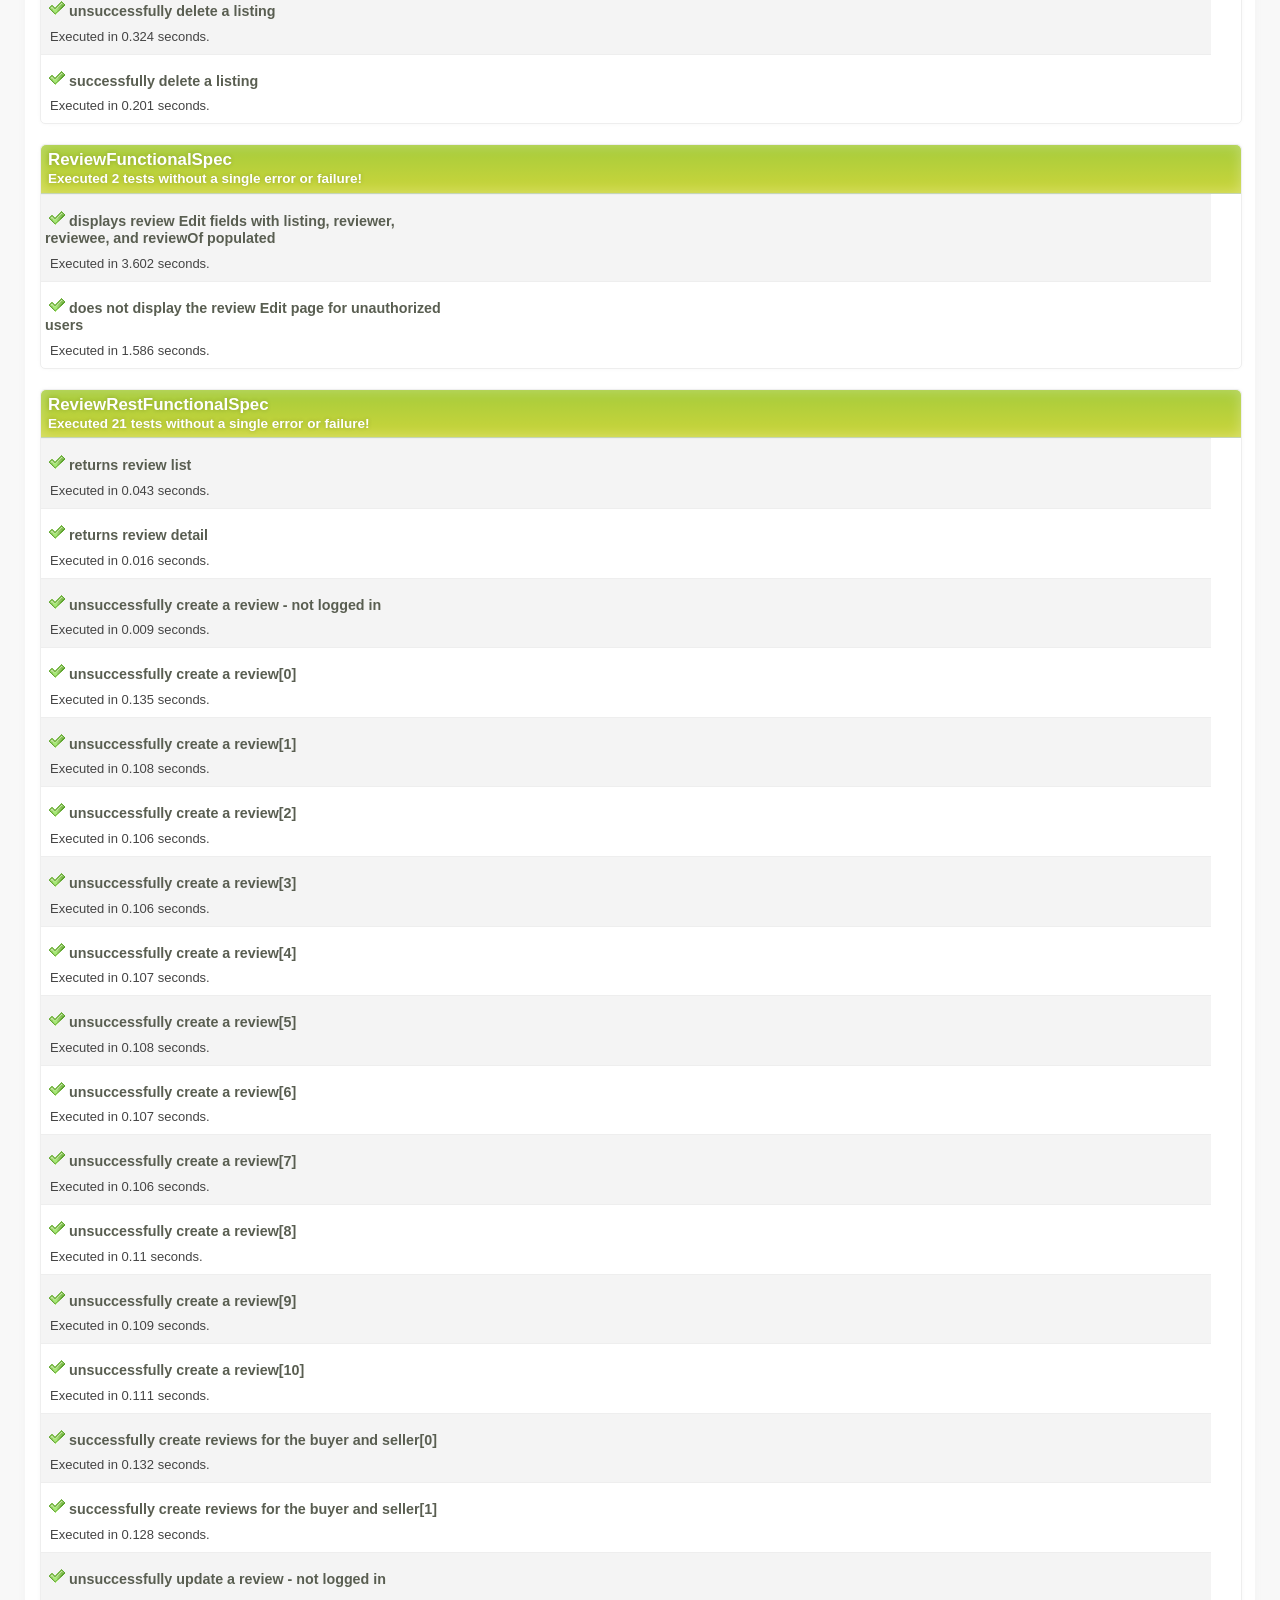
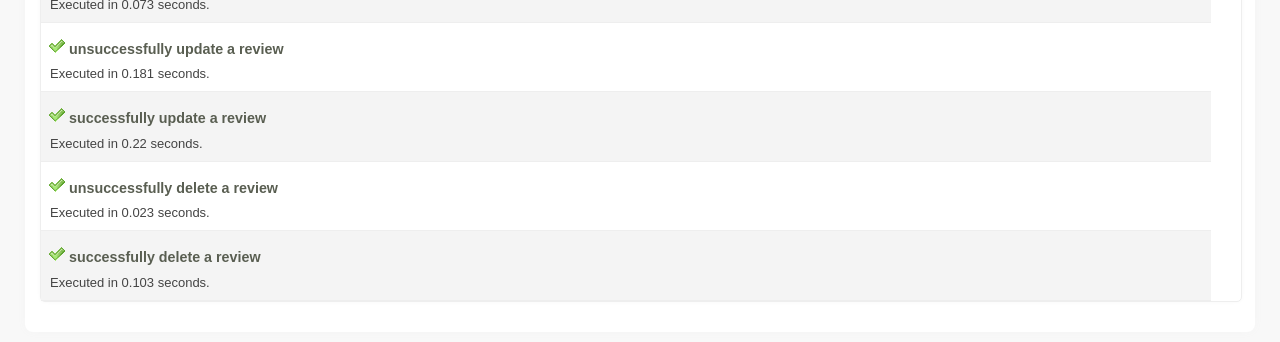
==== commit acff93c8: "Web Assignment #2 - Dan Johnson" ====
--- a/target/test-reports/html/all.html
+++ b/target/test-reports/html/all.html
@@ -15,7 +15,7 @@
      - All tests </h1>
 <p class="intro">
                         Executed
-                        13
+                        104
                         tests
                     
                         without a single error or failure!
@@ -57,7 +57,7 @@
 <p>
 <span class="icon success"></span><b class="testname message success">create account</b>
 </p>
-<p class="summary">Executed in 1.381 seconds.</p>
+<p class="summary">Executed in 1.164 seconds.</p>
 </div>
 <div class="grid_5 omega outputinfo"></div>
 <div class="clear"></div>
@@ -67,7 +67,7 @@
 <p>
 <span class="icon success"></span><b class="testname message success">unsuccessfully create account with bad email</b>
 </p>
-<p class="summary">Executed in 0.166 seconds.</p>
+<p class="summary">Executed in 0.094 seconds.</p>
 </div>
 <div class="grid_5 omega outputinfo"></div>
 <div class="clear"></div>
@@ -77,7 +77,7 @@
 <p>
 <span class="icon success"></span><b class="testname message success">unsuccessfully create account - invalid password</b>
 </p>
-<p class="summary">Executed in 0.247 seconds.</p>
+<p class="summary">Executed in 0.153 seconds.</p>
 </div>
 <div class="grid_5 omega outputinfo"></div>
 <div class="clear"></div>
@@ -95,6 +95,436 @@
 <pre class="syserr">--Output from create account--
 --Output from unsuccessfully create account with bad email--
 --Output from unsuccessfully create account - invalid password--
+</pre>
+</div>
+</div>
+<div class="clear"></div>
+</div>
+<div class="testsuite success">
+<div class="header">
+<h2>AccountFunctionalSpec</h2>
+<h3>
+                        Executed
+                        4
+                        tests
+                    
+                        without a single error or failure!
+                    </h3>
+</div>
+<div class="testcase clearfix success grid_8 alpha omega" data-name="gets account details">
+<div class="grid_3 alpha">
+<p>
+<span class="icon success"></span><b class="testname message success">gets account details</b>
+</p>
+<p class="summary">Executed in 14.651 seconds.</p>
+</div>
+<div class="grid_5 omega outputinfo"></div>
+<div class="clear"></div>
+</div>
+<div class="testcase clearfix success grid_8 alpha omega" data-name="does not display details for unauthorized account">
+<div class="grid_3 alpha">
+<p>
+<span class="icon success"></span><b class="testname message success">does not display details for unauthorized account</b>
+</p>
+<p class="summary">Executed in 1.744 seconds.</p>
+</div>
+<div class="grid_5 omega outputinfo"></div>
+<div class="clear"></div>
+</div>
+<div class="testcase clearfix success grid_8 alpha omega" data-name="displays account Edit fields for authorized users">
+<div class="grid_3 alpha">
+<p>
+<span class="icon success"></span><b class="testname message success">displays account Edit fields for authorized users</b>
+</p>
+<p class="summary">Executed in 0.947 seconds.</p>
+</div>
+<div class="grid_5 omega outputinfo"></div>
+<div class="clear"></div>
+</div>
+<div class="testcase clearfix success grid_8 alpha omega" data-name="does not display Edit page for unauthorized account">
+<div class="grid_3 alpha">
+<p>
+<span class="icon success"></span><b class="testname message success">does not display Edit page for unauthorized account</b>
+</p>
+<p class="summary">Executed in 0.778 seconds.</p>
+</div>
+<div class="grid_5 omega outputinfo"></div>
+<div class="clear"></div>
+</div>
+<div class="clearfix output footer">
+<div class="sysout">
+<h2>Standard output</h2>
+<pre class="stdout">--Output from gets account details--
+--Output from does not display details for unauthorized account--
+--Output from displays account Edit fields for authorized users--
+--Output from does not display Edit page for unauthorized account--
+</pre>
+</div>
+<div class="syserr">
+<h2>System error</h2>
+<pre class="syserr">--Output from gets account details--
+--Output from does not display details for unauthorized account--
+--Output from displays account Edit fields for authorized users--
+--Output from does not display Edit page for unauthorized account--
+</pre>
+</div>
+</div>
+<div class="clear"></div>
+</div>
+<div class="testsuite success">
+<div class="header">
+<h2>AccountRestFunctionalSpec</h2>
+<h3>
+                        Executed
+                        28
+                        tests
+                    
+                        without a single error or failure!
+                    </h3>
+</div>
+<div class="testcase clearfix success grid_8 alpha omega" data-name="returns account list">
+<div class="grid_3 alpha">
+<p>
+<span class="icon success"></span><b class="testname message success">returns account list</b>
+</p>
+<p class="summary">Executed in 0.219 seconds.</p>
+</div>
+<div class="grid_5 omega outputinfo"></div>
+<div class="clear"></div>
+</div>
+<div class="testcase clearfix success grid_8 alpha omega" data-name="returns account detail">
+<div class="grid_3 alpha">
+<p>
+<span class="icon success"></span><b class="testname message success">returns account detail</b>
+</p>
+<p class="summary">Executed in 0.162 seconds.</p>
+</div>
+<div class="grid_5 omega outputinfo"></div>
+<div class="clear"></div>
+</div>
+<div class="testcase clearfix success grid_8 alpha omega" data-name="not authorized to view account detail">
+<div class="grid_3 alpha">
+<p>
+<span class="icon success"></span><b class="testname message success">not authorized to view account detail</b>
+</p>
+<p class="summary">Executed in 0.133 seconds.</p>
+</div>
+<div class="grid_5 omega outputinfo"></div>
+<div class="clear"></div>
+</div>
+<div class="testcase clearfix success grid_8 alpha omega" data-name="unsuccessfully create an account[0]">
+<div class="grid_3 alpha">
+<p>
+<span class="icon success"></span><b class="testname message success">unsuccessfully create an account[0]</b>
+</p>
+<p class="summary">Executed in 0.11 seconds.</p>
+</div>
+<div class="grid_5 omega outputinfo"></div>
+<div class="clear"></div>
+</div>
+<div class="testcase clearfix success grid_8 alpha omega" data-name="unsuccessfully create an account[1]">
+<div class="grid_3 alpha">
+<p>
+<span class="icon success"></span><b class="testname message success">unsuccessfully create an account[1]</b>
+</p>
+<p class="summary">Executed in 0.02 seconds.</p>
+</div>
+<div class="grid_5 omega outputinfo"></div>
+<div class="clear"></div>
+</div>
+<div class="testcase clearfix success grid_8 alpha omega" data-name="unsuccessfully create an account[2]">
+<div class="grid_3 alpha">
+<p>
+<span class="icon success"></span><b class="testname message success">unsuccessfully create an account[2]</b>
+</p>
+<p class="summary">Executed in 0.008 seconds.</p>
+</div>
+<div class="grid_5 omega outputinfo"></div>
+<div class="clear"></div>
+</div>
+<div class="testcase clearfix success grid_8 alpha omega" data-name="unsuccessfully create an account[3]">
+<div class="grid_3 alpha">
+<p>
+<span class="icon success"></span><b class="testname message success">unsuccessfully create an account[3]</b>
+</p>
+<p class="summary">Executed in 0.008 seconds.</p>
+</div>
+<div class="grid_5 omega outputinfo"></div>
+<div class="clear"></div>
+</div>
+<div class="testcase clearfix success grid_8 alpha omega" data-name="unsuccessfully create an account[4]">
+<div class="grid_3 alpha">
+<p>
+<span class="icon success"></span><b class="testname message success">unsuccessfully create an account[4]</b>
+</p>
+<p class="summary">Executed in 0.007 seconds.</p>
+</div>
+<div class="grid_5 omega outputinfo"></div>
+<div class="clear"></div>
+</div>
+<div class="testcase clearfix success grid_8 alpha omega" data-name="unsuccessfully create an account[5]">
+<div class="grid_3 alpha">
+<p>
+<span class="icon success"></span><b class="testname message success">unsuccessfully create an account[5]</b>
+</p>
+<p class="summary">Executed in 0.008 seconds.</p>
+</div>
+<div class="grid_5 omega outputinfo"></div>
+<div class="clear"></div>
+</div>
+<div class="testcase clearfix success grid_8 alpha omega" data-name="unsuccessfully create an account[6]">
+<div class="grid_3 alpha">
+<p>
+<span class="icon success"></span><b class="testname message success">unsuccessfully create an account[6]</b>
+</p>
+<p class="summary">Executed in 0.008 seconds.</p>
+</div>
+<div class="grid_5 omega outputinfo"></div>
+<div class="clear"></div>
+</div>
+<div class="testcase clearfix success grid_8 alpha omega" data-name="unsuccessfully create an account[7]">
+<div class="grid_3 alpha">
+<p>
+<span class="icon success"></span><b class="testname message success">unsuccessfully create an account[7]</b>
+</p>
+<p class="summary">Executed in 0.007 seconds.</p>
+</div>
+<div class="grid_5 omega outputinfo"></div>
+<div class="clear"></div>
+</div>
+<div class="testcase clearfix success grid_8 alpha omega" data-name="unsuccessfully create an account[8]">
+<div class="grid_3 alpha">
+<p>
+<span class="icon success"></span><b class="testname message success">unsuccessfully create an account[8]</b>
+</p>
+<p class="summary">Executed in 0.065 seconds.</p>
+</div>
+<div class="grid_5 omega outputinfo"></div>
+<div class="clear"></div>
+</div>
+<div class="testcase clearfix success grid_8 alpha omega" data-name="unsuccessfully create an account[9]">
+<div class="grid_3 alpha">
+<p>
+<span class="icon success"></span><b class="testname message success">unsuccessfully create an account[9]</b>
+</p>
+<p class="summary">Executed in 0.036 seconds.</p>
+</div>
+<div class="grid_5 omega outputinfo"></div>
+<div class="clear"></div>
+</div>
+<div class="testcase clearfix success grid_8 alpha omega" data-name="unsuccessfully create an account[10]">
+<div class="grid_3 alpha">
+<p>
+<span class="icon success"></span><b class="testname message success">unsuccessfully create an account[10]</b>
+</p>
+<p class="summary">Executed in 0.009 seconds.</p>
+</div>
+<div class="grid_5 omega outputinfo"></div>
+<div class="clear"></div>
+</div>
+<div class="testcase clearfix success grid_8 alpha omega" data-name="unsuccessfully create an account[11]">
+<div class="grid_3 alpha">
+<p>
+<span class="icon success"></span><b class="testname message success">unsuccessfully create an account[11]</b>
+</p>
+<p class="summary">Executed in 0.01 seconds.</p>
+</div>
+<div class="grid_5 omega outputinfo"></div>
+<div class="clear"></div>
+</div>
+<div class="testcase clearfix success grid_8 alpha omega" data-name="unsuccessfully create an account[12]">
+<div class="grid_3 alpha">
+<p>
+<span class="icon success"></span><b class="testname message success">unsuccessfully create an account[12]</b>
+</p>
+<p class="summary">Executed in 0.014 seconds.</p>
+</div>
+<div class="grid_5 omega outputinfo"></div>
+<div class="clear"></div>
+</div>
+<div class="testcase clearfix success grid_8 alpha omega" data-name="unsuccessfully create an account[13]">
+<div class="grid_3 alpha">
+<p>
+<span class="icon success"></span><b class="testname message success">unsuccessfully create an account[13]</b>
+</p>
+<p class="summary">Executed in 0.013 seconds.</p>
+</div>
+<div class="grid_5 omega outputinfo"></div>
+<div class="clear"></div>
+</div>
+<div class="testcase clearfix success grid_8 alpha omega" data-name="unsuccessfully create an account[14]">
+<div class="grid_3 alpha">
+<p>
+<span class="icon success"></span><b class="testname message success">unsuccessfully create an account[14]</b>
+</p>
+<p class="summary">Executed in 0.013 seconds.</p>
+</div>
+<div class="grid_5 omega outputinfo"></div>
+<div class="clear"></div>
+</div>
+<div class="testcase clearfix success grid_8 alpha omega" data-name="unsuccessfully create an account[15]">
+<div class="grid_3 alpha">
+<p>
+<span class="icon success"></span><b class="testname message success">unsuccessfully create an account[15]</b>
+</p>
+<p class="summary">Executed in 0.015 seconds.</p>
+</div>
+<div class="grid_5 omega outputinfo"></div>
+<div class="clear"></div>
+</div>
+<div class="testcase clearfix success grid_8 alpha omega" data-name="unsuccessfully create an account[16]">
+<div class="grid_3 alpha">
+<p>
+<span class="icon success"></span><b class="testname message success">unsuccessfully create an account[16]</b>
+</p>
+<p class="summary">Executed in 0.009 seconds.</p>
+</div>
+<div class="grid_5 omega outputinfo"></div>
+<div class="clear"></div>
+</div>
+<div class="testcase clearfix success grid_8 alpha omega" data-name="successfully create an account">
+<div class="grid_3 alpha">
+<p>
+<span class="icon success"></span><b class="testname message success">successfully create an account</b>
+</p>
+<p class="summary">Executed in 0.285 seconds.</p>
+</div>
+<div class="grid_5 omega outputinfo"></div>
+<div class="clear"></div>
+</div>
+<div class="testcase clearfix success grid_8 alpha omega" data-name="unsuccessfully update an account - not logged in">
+<div class="grid_3 alpha">
+<p>
+<span class="icon success"></span><b class="testname message success">unsuccessfully update an account - not logged in</b>
+</p>
+<p class="summary">Executed in 0.038 seconds.</p>
+</div>
+<div class="grid_5 omega outputinfo"></div>
+<div class="clear"></div>
+</div>
+<div class="testcase clearfix success grid_8 alpha omega" data-name="unsuccessfully update an account[0]">
+<div class="grid_3 alpha">
+<p>
+<span class="icon success"></span><b class="testname message success">unsuccessfully update an account[0]</b>
+</p>
+<p class="summary">Executed in 0.121 seconds.</p>
+</div>
+<div class="grid_5 omega outputinfo"></div>
+<div class="clear"></div>
+</div>
+<div class="testcase clearfix success grid_8 alpha omega" data-name="unsuccessfully update an account[1]">
+<div class="grid_3 alpha">
+<p>
+<span class="icon success"></span><b class="testname message success">unsuccessfully update an account[1]</b>
+</p>
+<p class="summary">Executed in 0.257 seconds.</p>
+</div>
+<div class="grid_5 omega outputinfo"></div>
+<div class="clear"></div>
+</div>
+<div class="testcase clearfix success grid_8 alpha omega" data-name="unsuccessfully update an account[2]">
+<div class="grid_3 alpha">
+<p>
+<span class="icon success"></span><b class="testname message success">unsuccessfully update an account[2]</b>
+</p>
+<p class="summary">Executed in 0.223 seconds.</p>
+</div>
+<div class="grid_5 omega outputinfo"></div>
+<div class="clear"></div>
+</div>
+<div class="testcase clearfix success grid_8 alpha omega" data-name="successfully update an account">
+<div class="grid_3 alpha">
+<p>
+<span class="icon success"></span><b class="testname message success">successfully update an account</b>
+</p>
+<p class="summary">Executed in 0.298 seconds.</p>
+</div>
+<div class="grid_5 omega outputinfo"></div>
+<div class="clear"></div>
+</div>
+<div class="testcase clearfix success grid_8 alpha omega" data-name="unsuccessfully delete an account">
+<div class="grid_3 alpha">
+<p>
+<span class="icon success"></span><b class="testname message success">unsuccessfully delete an account</b>
+</p>
+<p class="summary">Executed in 0.466 seconds.</p>
+</div>
+<div class="grid_5 omega outputinfo"></div>
+<div class="clear"></div>
+</div>
+<div class="testcase clearfix success grid_8 alpha omega" data-name="delete an account">
+<div class="grid_3 alpha">
+<p>
+<span class="icon success"></span><b class="testname message success">delete an account</b>
+</p>
+<p class="summary">Executed in 0.154 seconds.</p>
+</div>
+<div class="grid_5 omega outputinfo"></div>
+<div class="clear"></div>
+</div>
+<div class="clearfix output footer">
+<div class="sysout">
+<h2>Standard output</h2>
+<pre class="stdout">--Output from returns account list--
+--Output from returns account detail--
+--Output from not authorized to view account detail--
+--Output from unsuccessfully create an account[0]--
+--Output from unsuccessfully create an account[1]--
+--Output from unsuccessfully create an account[2]--
+--Output from unsuccessfully create an account[3]--
+--Output from unsuccessfully create an account[4]--
+--Output from unsuccessfully create an account[5]--
+--Output from unsuccessfully create an account[6]--
+--Output from unsuccessfully create an account[7]--
+--Output from unsuccessfully create an account[8]--
+--Output from unsuccessfully create an account[9]--
+--Output from unsuccessfully create an account[10]--
+--Output from unsuccessfully create an account[11]--
+--Output from unsuccessfully create an account[12]--
+--Output from unsuccessfully create an account[13]--
+--Output from unsuccessfully create an account[14]--
+--Output from unsuccessfully create an account[15]--
+--Output from unsuccessfully create an account[16]--
+--Output from successfully create an account--
+--Output from unsuccessfully update an account - not logged in--
+--Output from unsuccessfully update an account[0]--
+--Output from unsuccessfully update an account[1]--
+--Output from unsuccessfully update an account[2]--
+--Output from successfully update an account--
+--Output from unsuccessfully delete an account--
+--Output from delete an account--
+</pre>
+</div>
+<div class="syserr">
+<h2>System error</h2>
+<pre class="syserr">--Output from returns account list--
+--Output from returns account detail--
+--Output from not authorized to view account detail--
+--Output from unsuccessfully create an account[0]--
+--Output from unsuccessfully create an account[1]--
+--Output from unsuccessfully create an account[2]--
+--Output from unsuccessfully create an account[3]--
+--Output from unsuccessfully create an account[4]--
+--Output from unsuccessfully create an account[5]--
+--Output from unsuccessfully create an account[6]--
+--Output from unsuccessfully create an account[7]--
+--Output from unsuccessfully create an account[8]--
+--Output from unsuccessfully create an account[9]--
+--Output from unsuccessfully create an account[10]--
+--Output from unsuccessfully create an account[11]--
+--Output from unsuccessfully create an account[12]--
+--Output from unsuccessfully create an account[13]--
+--Output from unsuccessfully create an account[14]--
+--Output from unsuccessfully create an account[15]--
+--Output from unsuccessfully create an account[16]--
+--Output from successfully create an account--
+--Output from unsuccessfully update an account - not logged in--
+--Output from unsuccessfully update an account[0]--
+--Output from unsuccessfully update an account[1]--
+--Output from unsuccessfully update an account[2]--
+--Output from successfully update an account--
+--Output from unsuccessfully delete an account--
+--Output from delete an account--
 </pre>
 </div>
 </div>
@@ -116,7 +546,7 @@
 <p>
 <span class="icon success"></span><b class="testname message success">unsuccessfully create an account:  null or invalid parameters[0]</b>
 </p>
-<p class="summary">Executed in 1.738 seconds.</p>
+<p class="summary">Executed in 1.553 seconds.</p>
 </div>
 <div class="grid_5 omega outputinfo"></div>
 <div class="clear"></div>
@@ -126,7 +556,7 @@
 <p>
 <span class="icon success"></span><b class="testname message success">unsuccessfully create an account:  null or invalid parameters[1]</b>
 </p>
-<p class="summary">Executed in 0.04 seconds.</p>
+<p class="summary">Executed in 0.037 seconds.</p>
 </div>
 <div class="grid_5 omega outputinfo"></div>
 <div class="clear"></div>
@@ -136,7 +566,7 @@
 <p>
 <span class="icon success"></span><b class="testname message success">unsuccessfully create an account:  null or invalid parameters[2]</b>
 </p>
-<p class="summary">Executed in 0.036 seconds.</p>
+<p class="summary">Executed in 0.027 seconds.</p>
 </div>
 <div class="grid_5 omega outputinfo"></div>
 <div class="clear"></div>
@@ -146,7 +576,7 @@
 <p>
 <span class="icon success"></span><b class="testname message success">unsuccessfully create an account:  null or invalid parameters[3]</b>
 </p>
-<p class="summary">Executed in 0.033 seconds.</p>
+<p class="summary">Executed in 0.028 seconds.</p>
 </div>
 <div class="grid_5 omega outputinfo"></div>
 <div class="clear"></div>
@@ -156,7 +586,7 @@
 <p>
 <span class="icon success"></span><b class="testname message success">unsuccessfully create an account:  null or invalid parameters[4]</b>
 </p>
-<p class="summary">Executed in 0.045 seconds.</p>
+<p class="summary">Executed in 0.034 seconds.</p>
 </div>
 <div class="grid_5 omega outputinfo"></div>
 <div class="clear"></div>
@@ -166,27 +596,27 @@
 <p>
 <span class="icon success"></span><b class="testname message success">unsuccessfully create an account:  null or invalid parameters[5]</b>
 </p>
+<p class="summary">Executed in 0.028 seconds.</p>
+</div>
+<div class="grid_5 omega outputinfo"></div>
+<div class="clear"></div>
+</div>
+<div class="testcase clearfix success grid_8 alpha omega" data-name="unsuccessfully create an account:  null or invalid parameters[6]">
+<div class="grid_3 alpha">
+<p>
+<span class="icon success"></span><b class="testname message success">unsuccessfully create an account:  null or invalid parameters[6]</b>
+</p>
 <p class="summary">Executed in 0.032 seconds.</p>
 </div>
 <div class="grid_5 omega outputinfo"></div>
 <div class="clear"></div>
 </div>
-<div class="testcase clearfix success grid_8 alpha omega" data-name="unsuccessfully create an account:  null or invalid parameters[6]">
-<div class="grid_3 alpha">
-<p>
-<span class="icon success"></span><b class="testname message success">unsuccessfully create an account:  null or invalid parameters[6]</b>
-</p>
-<p class="summary">Executed in 0.062 seconds.</p>
-</div>
-<div class="grid_5 omega outputinfo"></div>
-<div class="clear"></div>
-</div>
 <div class="testcase clearfix success grid_8 alpha omega" data-name="unsuccessfully create an account:  null or invalid parameters[7]">
 <div class="grid_3 alpha">
 <p>
 <span class="icon success"></span><b class="testname message success">unsuccessfully create an account:  null or invalid parameters[7]</b>
 </p>
-<p class="summary">Executed in 0.028 seconds.</p>
+<p class="summary">Executed in 0.027 seconds.</p>
 </div>
 <div class="grid_5 omega outputinfo"></div>
 <div class="clear"></div>
@@ -196,7 +626,7 @@
 <p>
 <span class="icon success"></span><b class="testname message success">unsuccessfully create an account:  null or invalid parameters[8]</b>
 </p>
-<p class="summary">Executed in 0.046 seconds.</p>
+<p class="summary">Executed in 0.024 seconds.</p>
 </div>
 <div class="grid_5 omega outputinfo"></div>
 <div class="clear"></div>
@@ -206,7 +636,7 @@
 <p>
 <span class="icon success"></span><b class="testname message success">successfully create an account</b>
 </p>
-<p class="summary">Executed in 0.112 seconds.</p>
+<p class="summary">Executed in 0.077 seconds.</p>
 </div>
 <div class="grid_5 omega outputinfo"></div>
 <div class="clear"></div>
@@ -238,6 +668,850 @@
 --Output from unsuccessfully create an account:  null or invalid parameters[7]--
 --Output from unsuccessfully create an account:  null or invalid parameters[8]--
 --Output from successfully create an account--
+</pre>
+</div>
+</div>
+<div class="clear"></div>
+</div>
+<div class="testsuite success">
+<div class="header">
+<h2>BidFunctionalSpec</h2>
+<h3>
+                        A single test executed
+                    
+                        without a single error or failure!
+                    </h3>
+</div>
+<div class="testcase clearfix success grid_8 alpha omega" data-name="bid create page sets the bidder as the account logged in">
+<div class="grid_3 alpha">
+<p>
+<span class="icon success"></span><b class="testname message success">bid create page sets the bidder as the account logged in</b>
+</p>
+<p class="summary">Executed in 3.065 seconds.</p>
+</div>
+<div class="grid_5 omega outputinfo"></div>
+<div class="clear"></div>
+</div>
+<div class="clearfix output footer">
+<div class="sysout">
+<h2>Standard output</h2>
+<pre class="stdout">--Output from bid create page sets the bidder as the account logged in--
+</pre>
+</div>
+<div class="syserr">
+<h2>System error</h2>
+<pre class="syserr">--Output from bid create page sets the bidder as the account logged in--
+</pre>
+</div>
+</div>
+<div class="clear"></div>
+</div>
+<div class="testsuite success">
+<div class="header">
+<h2>BidRestFunctionalSpec</h2>
+<h3>
+                        Executed
+                        12
+                        tests
+                    
+                        without a single error or failure!
+                    </h3>
+</div>
+<div class="testcase clearfix success grid_8 alpha omega" data-name="returns bid list">
+<div class="grid_3 alpha">
+<p>
+<span class="icon success"></span><b class="testname message success">returns bid list</b>
+</p>
+<p class="summary">Executed in 0.148 seconds.</p>
+</div>
+<div class="grid_5 omega outputinfo"></div>
+<div class="clear"></div>
+</div>
+<div class="testcase clearfix success grid_8 alpha omega" data-name="returns bid detail">
+<div class="grid_3 alpha">
+<p>
+<span class="icon success"></span><b class="testname message success">returns bid detail</b>
+</p>
+<p class="summary">Executed in 0.115 seconds.</p>
+</div>
+<div class="grid_5 omega outputinfo"></div>
+<div class="clear"></div>
+</div>
+<div class="testcase clearfix success grid_8 alpha omega" data-name="unsuccessfully create a bid - not logged in">
+<div class="grid_3 alpha">
+<p>
+<span class="icon success"></span><b class="testname message success">unsuccessfully create a bid - not logged in</b>
+</p>
+<p class="summary">Executed in 0.011 seconds.</p>
+</div>
+<div class="grid_5 omega outputinfo"></div>
+<div class="clear"></div>
+</div>
+<div class="testcase clearfix success grid_8 alpha omega" data-name="unsuccessfully create a bid[0]">
+<div class="grid_3 alpha">
+<p>
+<span class="icon success"></span><b class="testname message success">unsuccessfully create a bid[0]</b>
+</p>
+<p class="summary">Executed in 0.115 seconds.</p>
+</div>
+<div class="grid_5 omega outputinfo"></div>
+<div class="clear"></div>
+</div>
+<div class="testcase clearfix success grid_8 alpha omega" data-name="unsuccessfully create a bid[1]">
+<div class="grid_3 alpha">
+<p>
+<span class="icon success"></span><b class="testname message success">unsuccessfully create a bid[1]</b>
+</p>
+<p class="summary">Executed in 0.109 seconds.</p>
+</div>
+<div class="grid_5 omega outputinfo"></div>
+<div class="clear"></div>
+</div>
+<div class="testcase clearfix success grid_8 alpha omega" data-name="unsuccessfully create a bid[2]">
+<div class="grid_3 alpha">
+<p>
+<span class="icon success"></span><b class="testname message success">unsuccessfully create a bid[2]</b>
+</p>
+<p class="summary">Executed in 0.11 seconds.</p>
+</div>
+<div class="grid_5 omega outputinfo"></div>
+<div class="clear"></div>
+</div>
+<div class="testcase clearfix success grid_8 alpha omega" data-name="unsuccessfully create a bid[3]">
+<div class="grid_3 alpha">
+<p>
+<span class="icon success"></span><b class="testname message success">unsuccessfully create a bid[3]</b>
+</p>
+<p class="summary">Executed in 0.108 seconds.</p>
+</div>
+<div class="grid_5 omega outputinfo"></div>
+<div class="clear"></div>
+</div>
+<div class="testcase clearfix success grid_8 alpha omega" data-name="successfully create a bid">
+<div class="grid_3 alpha">
+<p>
+<span class="icon success"></span><b class="testname message success">successfully create a bid</b>
+</p>
+<p class="summary">Executed in 0.032 seconds.</p>
+</div>
+<div class="grid_5 omega outputinfo"></div>
+<div class="clear"></div>
+</div>
+<div class="testcase clearfix success grid_8 alpha omega" data-name="unsuccessfully create a bid - bid is less than $0.50 more than the highest bid">
+<div class="grid_3 alpha">
+<p>
+<span class="icon success"></span><b class="testname message success">unsuccessfully create a bid - bid is less than $0.50 more than the highest bid</b>
+</p>
+<p class="summary">Executed in 0.023 seconds.</p>
+</div>
+<div class="grid_5 omega outputinfo"></div>
+<div class="clear"></div>
+</div>
+<div class="testcase clearfix success grid_8 alpha omega" data-name="unsuccessfully update a bid - not logged in">
+<div class="grid_3 alpha">
+<p>
+<span class="icon success"></span><b class="testname message success">unsuccessfully update a bid - not logged in</b>
+</p>
+<p class="summary">Executed in 0.074 seconds.</p>
+</div>
+<div class="grid_5 omega outputinfo"></div>
+<div class="clear"></div>
+</div>
+<div class="testcase clearfix success grid_8 alpha omega" data-name="unsuccessfully delete a bid">
+<div class="grid_3 alpha">
+<p>
+<span class="icon success"></span><b class="testname message success">unsuccessfully delete a bid</b>
+</p>
+<p class="summary">Executed in 0.322 seconds.</p>
+</div>
+<div class="grid_5 omega outputinfo"></div>
+<div class="clear"></div>
+</div>
+<div class="testcase clearfix success grid_8 alpha omega" data-name="delete a bid">
+<div class="grid_3 alpha">
+<p>
+<span class="icon success"></span><b class="testname message success">delete a bid</b>
+</p>
+<p class="summary">Executed in 0.19 seconds.</p>
+</div>
+<div class="grid_5 omega outputinfo"></div>
+<div class="clear"></div>
+</div>
+<div class="clearfix output footer">
+<div class="sysout">
+<h2>Standard output</h2>
+<pre class="stdout">--Output from returns bid list--
+--Output from returns bid detail--
+--Output from unsuccessfully create a bid - not logged in--
+--Output from unsuccessfully create a bid[0]--
+--Output from unsuccessfully create a bid[1]--
+--Output from unsuccessfully create a bid[2]--
+--Output from unsuccessfully create a bid[3]--
+--Output from successfully create a bid--
+--Output from unsuccessfully create a bid - bid is less than $0.50 more than the highest bid--
+--Output from unsuccessfully update a bid - not logged in--
+--Output from unsuccessfully delete a bid--
+--Output from delete a bid--
+</pre>
+</div>
+<div class="syserr">
+<h2>System error</h2>
+<pre class="syserr">--Output from returns bid list--
+--Output from returns bid detail--
+--Output from unsuccessfully create a bid - not logged in--
+--Output from unsuccessfully create a bid[0]--
+--Output from unsuccessfully create a bid[1]--
+--Output from unsuccessfully create a bid[2]--
+--Output from unsuccessfully create a bid[3]--
+--Output from successfully create a bid--
+--Output from unsuccessfully create a bid - bid is less than $0.50 more than the highest bid--
+--Output from unsuccessfully update a bid - not logged in--
+--Output from unsuccessfully delete a bid--
+--Output from delete a bid--
+</pre>
+</div>
+</div>
+<div class="clear"></div>
+</div>
+<div class="testsuite success">
+<div class="header">
+<h2>ListingFunctionalSpec</h2>
+<h3>
+                        Executed
+                        3
+                        tests
+                    
+                        without a single error or failure!
+                    </h3>
+</div>
+<div class="testcase clearfix success grid_8 alpha omega" data-name="listing index displays bid for OPEN listings and rate buyer/seller for COMPLETED listing">
+<div class="grid_3 alpha">
+<p>
+<span class="icon success"></span><b class="testname message success">listing index displays bid for OPEN listings and rate buyer/seller for COMPLETED listing</b>
+</p>
+<p class="summary">Executed in 2.656 seconds.</p>
+</div>
+<div class="grid_5 omega outputinfo"></div>
+<div class="clear"></div>
+</div>
+<div class="testcase clearfix success grid_8 alpha omega" data-name="listing create page is not accessible to users who are not logged in">
+<div class="grid_3 alpha">
+<p>
+<span class="icon success"></span><b class="testname message success">listing create page is not accessible to users who are not logged in</b>
+</p>
+<p class="summary">Executed in 3.243 seconds.</p>
+</div>
+<div class="grid_5 omega outputinfo"></div>
+<div class="clear"></div>
+</div>
+<div class="testcase clearfix success grid_8 alpha omega" data-name="listing create page sets the seller as the account logged in">
+<div class="grid_3 alpha">
+<p>
+<span class="icon success"></span><b class="testname message success">listing create page sets the seller as the account logged in</b>
+</p>
+<p class="summary">Executed in 0.315 seconds.</p>
+</div>
+<div class="grid_5 omega outputinfo"></div>
+<div class="clear"></div>
+</div>
+<div class="clearfix output footer">
+<div class="sysout">
+<h2>Standard output</h2>
+<pre class="stdout">--Output from listing index displays bid for OPEN listings and rate buyer/seller for COMPLETED listing--
+--Output from listing create page is not accessible to users who are not logged in--
+--Output from listing create page sets the seller as the account logged in--
+</pre>
+</div>
+<div class="syserr">
+<h2>System error</h2>
+<pre class="syserr">--Output from listing index displays bid for OPEN listings and rate buyer/seller for COMPLETED listing--
+--Output from listing create page is not accessible to users who are not logged in--
+--Output from listing create page sets the seller as the account logged in--
+</pre>
+</div>
+</div>
+<div class="clear"></div>
+</div>
+<div class="testsuite success">
+<div class="header">
+<h2>ListingRestFunctionalSpec</h2>
+<h3>
+                        Executed
+                        20
+                        tests
+                    
+                        without a single error or failure!
+                    </h3>
+</div>
+<div class="testcase clearfix success grid_8 alpha omega" data-name="returns a list of open and completed listings[0]">
+<div class="grid_3 alpha">
+<p>
+<span class="icon success"></span><b class="testname message success">returns a list of open and completed listings[0]</b>
+</p>
+<p class="summary">Executed in 0.129 seconds.</p>
+</div>
+<div class="grid_5 omega outputinfo"></div>
+<div class="clear"></div>
+</div>
+<div class="testcase clearfix success grid_8 alpha omega" data-name="returns a list of open and completed listings[1]">
+<div class="grid_3 alpha">
+<p>
+<span class="icon success"></span><b class="testname message success">returns a list of open and completed listings[1]</b>
+</p>
+<p class="summary">Executed in 0.083 seconds.</p>
+</div>
+<div class="grid_5 omega outputinfo"></div>
+<div class="clear"></div>
+</div>
+<div class="testcase clearfix success grid_8 alpha omega" data-name="returns a list of open and completed listings[2]">
+<div class="grid_3 alpha">
+<p>
+<span class="icon success"></span><b class="testname message success">returns a list of open and completed listings[2]</b>
+</p>
+<p class="summary">Executed in 0.056 seconds.</p>
+</div>
+<div class="grid_5 omega outputinfo"></div>
+<div class="clear"></div>
+</div>
+<div class="testcase clearfix success grid_8 alpha omega" data-name="returns listing detail[0]">
+<div class="grid_3 alpha">
+<p>
+<span class="icon success"></span><b class="testname message success">returns listing detail[0]</b>
+</p>
+<p class="summary">Executed in 0.024 seconds.</p>
+</div>
+<div class="grid_5 omega outputinfo"></div>
+<div class="clear"></div>
+</div>
+<div class="testcase clearfix success grid_8 alpha omega" data-name="returns listing detail[1]">
+<div class="grid_3 alpha">
+<p>
+<span class="icon success"></span><b class="testname message success">returns listing detail[1]</b>
+</p>
+<p class="summary">Executed in 0.007 seconds.</p>
+</div>
+<div class="grid_5 omega outputinfo"></div>
+<div class="clear"></div>
+</div>
+<div class="testcase clearfix success grid_8 alpha omega" data-name="unsuccessfully create a listing - not logged in">
+<div class="grid_3 alpha">
+<p>
+<span class="icon success"></span><b class="testname message success">unsuccessfully create a listing - not logged in</b>
+</p>
+<p class="summary">Executed in 0.012 seconds.</p>
+</div>
+<div class="grid_5 omega outputinfo"></div>
+<div class="clear"></div>
+</div>
+<div class="testcase clearfix success grid_8 alpha omega" data-name="unsuccessfully create a listing[0]">
+<div class="grid_3 alpha">
+<p>
+<span class="icon success"></span><b class="testname message success">unsuccessfully create a listing[0]</b>
+</p>
+<p class="summary">Executed in 0.113 seconds.</p>
+</div>
+<div class="grid_5 omega outputinfo"></div>
+<div class="clear"></div>
+</div>
+<div class="testcase clearfix success grid_8 alpha omega" data-name="unsuccessfully create a listing[1]">
+<div class="grid_3 alpha">
+<p>
+<span class="icon success"></span><b class="testname message success">unsuccessfully create a listing[1]</b>
+</p>
+<p class="summary">Executed in 0.106 seconds.</p>
+</div>
+<div class="grid_5 omega outputinfo"></div>
+<div class="clear"></div>
+</div>
+<div class="testcase clearfix success grid_8 alpha omega" data-name="unsuccessfully create a listing[2]">
+<div class="grid_3 alpha">
+<p>
+<span class="icon success"></span><b class="testname message success">unsuccessfully create a listing[2]</b>
+</p>
+<p class="summary">Executed in 0.108 seconds.</p>
+</div>
+<div class="grid_5 omega outputinfo"></div>
+<div class="clear"></div>
+</div>
+<div class="testcase clearfix success grid_8 alpha omega" data-name="unsuccessfully create a listing[3]">
+<div class="grid_3 alpha">
+<p>
+<span class="icon success"></span><b class="testname message success">unsuccessfully create a listing[3]</b>
+</p>
+<p class="summary">Executed in 0.105 seconds.</p>
+</div>
+<div class="grid_5 omega outputinfo"></div>
+<div class="clear"></div>
+</div>
+<div class="testcase clearfix success grid_8 alpha omega" data-name="unsuccessfully create a listing[4]">
+<div class="grid_3 alpha">
+<p>
+<span class="icon success"></span><b class="testname message success">unsuccessfully create a listing[4]</b>
+</p>
+<p class="summary">Executed in 0.106 seconds.</p>
+</div>
+<div class="grid_5 omega outputinfo"></div>
+<div class="clear"></div>
+</div>
+<div class="testcase clearfix success grid_8 alpha omega" data-name="unsuccessfully create a listing[5]">
+<div class="grid_3 alpha">
+<p>
+<span class="icon success"></span><b class="testname message success">unsuccessfully create a listing[5]</b>
+</p>
+<p class="summary">Executed in 0.105 seconds.</p>
+</div>
+<div class="grid_5 omega outputinfo"></div>
+<div class="clear"></div>
+</div>
+<div class="testcase clearfix success grid_8 alpha omega" data-name="unsuccessfully create a listing[6]">
+<div class="grid_3 alpha">
+<p>
+<span class="icon success"></span><b class="testname message success">unsuccessfully create a listing[6]</b>
+</p>
+<p class="summary">Executed in 0.104 seconds.</p>
+</div>
+<div class="grid_5 omega outputinfo"></div>
+<div class="clear"></div>
+</div>
+<div class="testcase clearfix success grid_8 alpha omega" data-name="unsuccessfully create a listing[7]">
+<div class="grid_3 alpha">
+<p>
+<span class="icon success"></span><b class="testname message success">unsuccessfully create a listing[7]</b>
+</p>
+<p class="summary">Executed in 0.109 seconds.</p>
+</div>
+<div class="grid_5 omega outputinfo"></div>
+<div class="clear"></div>
+</div>
+<div class="testcase clearfix success grid_8 alpha omega" data-name="successfully create a listing">
+<div class="grid_3 alpha">
+<p>
+<span class="icon success"></span><b class="testname message success">successfully create a listing</b>
+</p>
+<p class="summary">Executed in 0.036 seconds.</p>
+</div>
+<div class="grid_5 omega outputinfo"></div>
+<div class="clear"></div>
+</div>
+<div class="testcase clearfix success grid_8 alpha omega" data-name="unsuccessfully update a listing - not logged in">
+<div class="grid_3 alpha">
+<p>
+<span class="icon success"></span><b class="testname message success">unsuccessfully update a listing - not logged in</b>
+</p>
+<p class="summary">Executed in 0.08 seconds.</p>
+</div>
+<div class="grid_5 omega outputinfo"></div>
+<div class="clear"></div>
+</div>
+<div class="testcase clearfix success grid_8 alpha omega" data-name="unsuccessfully update a listing[0]">
+<div class="grid_3 alpha">
+<p>
+<span class="icon success"></span><b class="testname message success">unsuccessfully update a listing[0]</b>
+</p>
+<p class="summary">Executed in 0.178 seconds.</p>
+</div>
+<div class="grid_5 omega outputinfo"></div>
+<div class="clear"></div>
+</div>
+<div class="testcase clearfix success grid_8 alpha omega" data-name="successfully update a listing">
+<div class="grid_3 alpha">
+<p>
+<span class="icon success"></span><b class="testname message success">successfully update a listing</b>
+</p>
+<p class="summary">Executed in 0.215 seconds.</p>
+</div>
+<div class="grid_5 omega outputinfo"></div>
+<div class="clear"></div>
+</div>
+<div class="testcase clearfix success grid_8 alpha omega" data-name="unsuccessfully delete a listing">
+<div class="grid_3 alpha">
+<p>
+<span class="icon success"></span><b class="testname message success">unsuccessfully delete a listing</b>
+</p>
+<p class="summary">Executed in 0.324 seconds.</p>
+</div>
+<div class="grid_5 omega outputinfo"></div>
+<div class="clear"></div>
+</div>
+<div class="testcase clearfix success grid_8 alpha omega" data-name="successfully delete a listing">
+<div class="grid_3 alpha">
+<p>
+<span class="icon success"></span><b class="testname message success">successfully delete a listing</b>
+</p>
+<p class="summary">Executed in 0.201 seconds.</p>
+</div>
+<div class="grid_5 omega outputinfo"></div>
+<div class="clear"></div>
+</div>
+<div class="clearfix output footer">
+<div class="sysout">
+<h2>Standard output</h2>
+<pre class="stdout">--Output from returns a list of open and completed listings[0]--
+--Output from returns a list of open and completed listings[1]--
+--Output from returns a list of open and completed listings[2]--
+--Output from returns listing detail[0]--
+--Output from returns listing detail[1]--
+--Output from unsuccessfully create a listing - not logged in--
+--Output from unsuccessfully create a listing[0]--
+--Output from unsuccessfully create a listing[1]--
+--Output from unsuccessfully create a listing[2]--
+--Output from unsuccessfully create a listing[3]--
+--Output from unsuccessfully create a listing[4]--
+--Output from unsuccessfully create a listing[5]--
+--Output from unsuccessfully create a listing[6]--
+--Output from unsuccessfully create a listing[7]--
+--Output from successfully create a listing--
+--Output from unsuccessfully update a listing - not logged in--
+--Output from unsuccessfully update a listing[0]--
+--Output from successfully update a listing--
+--Output from unsuccessfully delete a listing--
+--Output from successfully delete a listing--
+</pre>
+</div>
+<div class="syserr">
+<h2>System error</h2>
+<pre class="syserr">--Output from returns a list of open and completed listings[0]--
+--Output from returns a list of open and completed listings[1]--
+--Output from returns a list of open and completed listings[2]--
+--Output from returns listing detail[0]--
+--Output from returns listing detail[1]--
+--Output from unsuccessfully create a listing - not logged in--
+--Output from unsuccessfully create a listing[0]--
+--Output from unsuccessfully create a listing[1]--
+--Output from unsuccessfully create a listing[2]--
+--Output from unsuccessfully create a listing[3]--
+--Output from unsuccessfully create a listing[4]--
+--Output from unsuccessfully create a listing[5]--
+--Output from unsuccessfully create a listing[6]--
+--Output from unsuccessfully create a listing[7]--
+--Output from successfully create a listing--
+--Output from unsuccessfully update a listing - not logged in--
+--Output from unsuccessfully update a listing[0]--
+--Output from successfully update a listing--
+--Output from unsuccessfully delete a listing--
+--Output from successfully delete a listing--
+</pre>
+</div>
+</div>
+<div class="clear"></div>
+</div>
+<div class="testsuite success">
+<div class="header">
+<h2>ReviewFunctionalSpec</h2>
+<h3>
+                        Executed
+                        2
+                        tests
+                    
+                        without a single error or failure!
+                    </h3>
+</div>
+<div class="testcase clearfix success grid_8 alpha omega" data-name="displays review Edit fields with listing, reviewer, reviewee, and reviewOf populated">
+<div class="grid_3 alpha">
+<p>
+<span class="icon success"></span><b class="testname message success">displays review Edit fields with listing, reviewer, reviewee, and reviewOf populated</b>
+</p>
+<p class="summary">Executed in 3.602 seconds.</p>
+</div>
+<div class="grid_5 omega outputinfo"></div>
+<div class="clear"></div>
+</div>
+<div class="testcase clearfix success grid_8 alpha omega" data-name="does not display the review Edit page for unauthorized users">
+<div class="grid_3 alpha">
+<p>
+<span class="icon success"></span><b class="testname message success">does not display the review Edit page for unauthorized users</b>
+</p>
+<p class="summary">Executed in 1.586 seconds.</p>
+</div>
+<div class="grid_5 omega outputinfo"></div>
+<div class="clear"></div>
+</div>
+<div class="clearfix output footer">
+<div class="sysout">
+<h2>Standard output</h2>
+<pre class="stdout">--Output from displays review Edit fields with listing, reviewer, reviewee, and reviewOf populated--
+--Output from does not display the review Edit page for unauthorized users--
+</pre>
+</div>
+<div class="syserr">
+<h2>System error</h2>
+<pre class="syserr">--Output from displays review Edit fields with listing, reviewer, reviewee, and reviewOf populated--
+--Output from does not display the review Edit page for unauthorized users--
+</pre>
+</div>
+</div>
+<div class="clear"></div>
+</div>
+<div class="testsuite success">
+<div class="header">
+<h2>ReviewRestFunctionalSpec</h2>
+<h3>
+                        Executed
+                        21
+                        tests
+                    
+                        without a single error or failure!
+                    </h3>
+</div>
+<div class="testcase clearfix success grid_8 alpha omega" data-name="returns review list">
+<div class="grid_3 alpha">
+<p>
+<span class="icon success"></span><b class="testname message success">returns review list</b>
+</p>
+<p class="summary">Executed in 0.043 seconds.</p>
+</div>
+<div class="grid_5 omega outputinfo"></div>
+<div class="clear"></div>
+</div>
+<div class="testcase clearfix success grid_8 alpha omega" data-name="returns review detail">
+<div class="grid_3 alpha">
+<p>
+<span class="icon success"></span><b class="testname message success">returns review detail</b>
+</p>
+<p class="summary">Executed in 0.016 seconds.</p>
+</div>
+<div class="grid_5 omega outputinfo"></div>
+<div class="clear"></div>
+</div>
+<div class="testcase clearfix success grid_8 alpha omega" data-name="unsuccessfully create a review - not logged in">
+<div class="grid_3 alpha">
+<p>
+<span class="icon success"></span><b class="testname message success">unsuccessfully create a review - not logged in</b>
+</p>
+<p class="summary">Executed in 0.009 seconds.</p>
+</div>
+<div class="grid_5 omega outputinfo"></div>
+<div class="clear"></div>
+</div>
+<div class="testcase clearfix success grid_8 alpha omega" data-name="unsuccessfully create a review[0]">
+<div class="grid_3 alpha">
+<p>
+<span class="icon success"></span><b class="testname message success">unsuccessfully create a review[0]</b>
+</p>
+<p class="summary">Executed in 0.135 seconds.</p>
+</div>
+<div class="grid_5 omega outputinfo"></div>
+<div class="clear"></div>
+</div>
+<div class="testcase clearfix success grid_8 alpha omega" data-name="unsuccessfully create a review[1]">
+<div class="grid_3 alpha">
+<p>
+<span class="icon success"></span><b class="testname message success">unsuccessfully create a review[1]</b>
+</p>
+<p class="summary">Executed in 0.108 seconds.</p>
+</div>
+<div class="grid_5 omega outputinfo"></div>
+<div class="clear"></div>
+</div>
+<div class="testcase clearfix success grid_8 alpha omega" data-name="unsuccessfully create a review[2]">
+<div class="grid_3 alpha">
+<p>
+<span class="icon success"></span><b class="testname message success">unsuccessfully create a review[2]</b>
+</p>
+<p class="summary">Executed in 0.106 seconds.</p>
+</div>
+<div class="grid_5 omega outputinfo"></div>
+<div class="clear"></div>
+</div>
+<div class="testcase clearfix success grid_8 alpha omega" data-name="unsuccessfully create a review[3]">
+<div class="grid_3 alpha">
+<p>
+<span class="icon success"></span><b class="testname message success">unsuccessfully create a review[3]</b>
+</p>
+<p class="summary">Executed in 0.106 seconds.</p>
+</div>
+<div class="grid_5 omega outputinfo"></div>
+<div class="clear"></div>
+</div>
+<div class="testcase clearfix success grid_8 alpha omega" data-name="unsuccessfully create a review[4]">
+<div class="grid_3 alpha">
+<p>
+<span class="icon success"></span><b class="testname message success">unsuccessfully create a review[4]</b>
+</p>
+<p class="summary">Executed in 0.107 seconds.</p>
+</div>
+<div class="grid_5 omega outputinfo"></div>
+<div class="clear"></div>
+</div>
+<div class="testcase clearfix success grid_8 alpha omega" data-name="unsuccessfully create a review[5]">
+<div class="grid_3 alpha">
+<p>
+<span class="icon success"></span><b class="testname message success">unsuccessfully create a review[5]</b>
+</p>
+<p class="summary">Executed in 0.108 seconds.</p>
+</div>
+<div class="grid_5 omega outputinfo"></div>
+<div class="clear"></div>
+</div>
+<div class="testcase clearfix success grid_8 alpha omega" data-name="unsuccessfully create a review[6]">
+<div class="grid_3 alpha">
+<p>
+<span class="icon success"></span><b class="testname message success">unsuccessfully create a review[6]</b>
+</p>
+<p class="summary">Executed in 0.107 seconds.</p>
+</div>
+<div class="grid_5 omega outputinfo"></div>
+<div class="clear"></div>
+</div>
+<div class="testcase clearfix success grid_8 alpha omega" data-name="unsuccessfully create a review[7]">
+<div class="grid_3 alpha">
+<p>
+<span class="icon success"></span><b class="testname message success">unsuccessfully create a review[7]</b>
+</p>
+<p class="summary">Executed in 0.106 seconds.</p>
+</div>
+<div class="grid_5 omega outputinfo"></div>
+<div class="clear"></div>
+</div>
+<div class="testcase clearfix success grid_8 alpha omega" data-name="unsuccessfully create a review[8]">
+<div class="grid_3 alpha">
+<p>
+<span class="icon success"></span><b class="testname message success">unsuccessfully create a review[8]</b>
+</p>
+<p class="summary">Executed in 0.11 seconds.</p>
+</div>
+<div class="grid_5 omega outputinfo"></div>
+<div class="clear"></div>
+</div>
+<div class="testcase clearfix success grid_8 alpha omega" data-name="unsuccessfully create a review[9]">
+<div class="grid_3 alpha">
+<p>
+<span class="icon success"></span><b class="testname message success">unsuccessfully create a review[9]</b>
+</p>
+<p class="summary">Executed in 0.109 seconds.</p>
+</div>
+<div class="grid_5 omega outputinfo"></div>
+<div class="clear"></div>
+</div>
+<div class="testcase clearfix success grid_8 alpha omega" data-name="unsuccessfully create a review[10]">
+<div class="grid_3 alpha">
+<p>
+<span class="icon success"></span><b class="testname message success">unsuccessfully create a review[10]</b>
+</p>
+<p class="summary">Executed in 0.111 seconds.</p>
+</div>
+<div class="grid_5 omega outputinfo"></div>
+<div class="clear"></div>
+</div>
+<div class="testcase clearfix success grid_8 alpha omega" data-name="successfully create reviews for the buyer and seller[0]">
+<div class="grid_3 alpha">
+<p>
+<span class="icon success"></span><b class="testname message success">successfully create reviews for the buyer and seller[0]</b>
+</p>
+<p class="summary">Executed in 0.132 seconds.</p>
+</div>
+<div class="grid_5 omega outputinfo"></div>
+<div class="clear"></div>
+</div>
+<div class="testcase clearfix success grid_8 alpha omega" data-name="successfully create reviews for the buyer and seller[1]">
+<div class="grid_3 alpha">
+<p>
+<span class="icon success"></span><b class="testname message success">successfully create reviews for the buyer and seller[1]</b>
+</p>
+<p class="summary">Executed in 0.128 seconds.</p>
+</div>
+<div class="grid_5 omega outputinfo"></div>
+<div class="clear"></div>
+</div>
+<div class="testcase clearfix success grid_8 alpha omega" data-name="unsuccessfully update a review - not logged in">
+<div class="grid_3 alpha">
+<p>
+<span class="icon success"></span><b class="testname message success">unsuccessfully update a review - not logged in</b>
+</p>
+<p class="summary">Executed in 0.073 seconds.</p>
+</div>
+<div class="grid_5 omega outputinfo"></div>
+<div class="clear"></div>
+</div>
+<div class="testcase clearfix success grid_8 alpha omega" data-name="unsuccessfully update a review">
+<div class="grid_3 alpha">
+<p>
+<span class="icon success"></span><b class="testname message success">unsuccessfully update a review</b>
+</p>
+<p class="summary">Executed in 0.181 seconds.</p>
+</div>
+<div class="grid_5 omega outputinfo"></div>
+<div class="clear"></div>
+</div>
+<div class="testcase clearfix success grid_8 alpha omega" data-name="successfully update a review">
+<div class="grid_3 alpha">
+<p>
+<span class="icon success"></span><b class="testname message success">successfully update a review</b>
+</p>
+<p class="summary">Executed in 0.22 seconds.</p>
+</div>
+<div class="grid_5 omega outputinfo"></div>
+<div class="clear"></div>
+</div>
+<div class="testcase clearfix success grid_8 alpha omega" data-name="unsuccessfully delete a review">
+<div class="grid_3 alpha">
+<p>
+<span class="icon success"></span><b class="testname message success">unsuccessfully delete a review</b>
+</p>
+<p class="summary">Executed in 0.023 seconds.</p>
+</div>
+<div class="grid_5 omega outputinfo"></div>
+<div class="clear"></div>
+</div>
+<div class="testcase clearfix success grid_8 alpha omega" data-name="successfully delete a review">
+<div class="grid_3 alpha">
+<p>
+<span class="icon success"></span><b class="testname message success">successfully delete a review</b>
+</p>
+<p class="summary">Executed in 0.103 seconds.</p>
+</div>
+<div class="grid_5 omega outputinfo"></div>
+<div class="clear"></div>
+</div>
+<div class="clearfix output footer">
+<div class="sysout">
+<h2>Standard output</h2>
+<pre class="stdout">--Output from returns review list--
+--Output from returns review detail--
+--Output from unsuccessfully create a review - not logged in--
+--Output from unsuccessfully create a review[0]--
+--Output from unsuccessfully create a review[1]--
+--Output from unsuccessfully create a review[2]--
+--Output from unsuccessfully create a review[3]--
+--Output from unsuccessfully create a review[4]--
+--Output from unsuccessfully create a review[5]--
+--Output from unsuccessfully create a review[6]--
+--Output from unsuccessfully create a review[7]--
+--Output from unsuccessfully create a review[8]--
+--Output from unsuccessfully create a review[9]--
+--Output from unsuccessfully create a review[10]--
+--Output from successfully create reviews for the buyer and seller[0]--
+--Output from successfully create reviews for the buyer and seller[1]--
+--Output from unsuccessfully update a review - not logged in--
+--Output from unsuccessfully update a review--
+--Output from successfully update a review--
+--Output from unsuccessfully delete a review--
+--Output from successfully delete a review--
+</pre>
+</div>
+<div class="syserr">
+<h2>System error</h2>
+<pre class="syserr">--Output from returns review list--
+--Output from returns review detail--
+--Output from unsuccessfully create a review - not logged in--
+--Output from unsuccessfully create a review[0]--
+--Output from unsuccessfully create a review[1]--
+--Output from unsuccessfully create a review[2]--
+--Output from unsuccessfully create a review[3]--
+--Output from unsuccessfully create a review[4]--
+--Output from unsuccessfully create a review[5]--
+--Output from unsuccessfully create a review[6]--
+--Output from unsuccessfully create a review[7]--
+--Output from unsuccessfully create a review[8]--
+--Output from unsuccessfully create a review[9]--
+--Output from unsuccessfully create a review[10]--
+--Output from successfully create reviews for the buyer and seller[0]--
+--Output from successfully create reviews for the buyer and seller[1]--
+--Output from unsuccessfully update a review - not logged in--
+--Output from unsuccessfully update a review--
+--Output from successfully update a review--
+--Output from unsuccessfully delete a review--
+--Output from successfully delete a review--
 </pre>
 </div>
 </div>
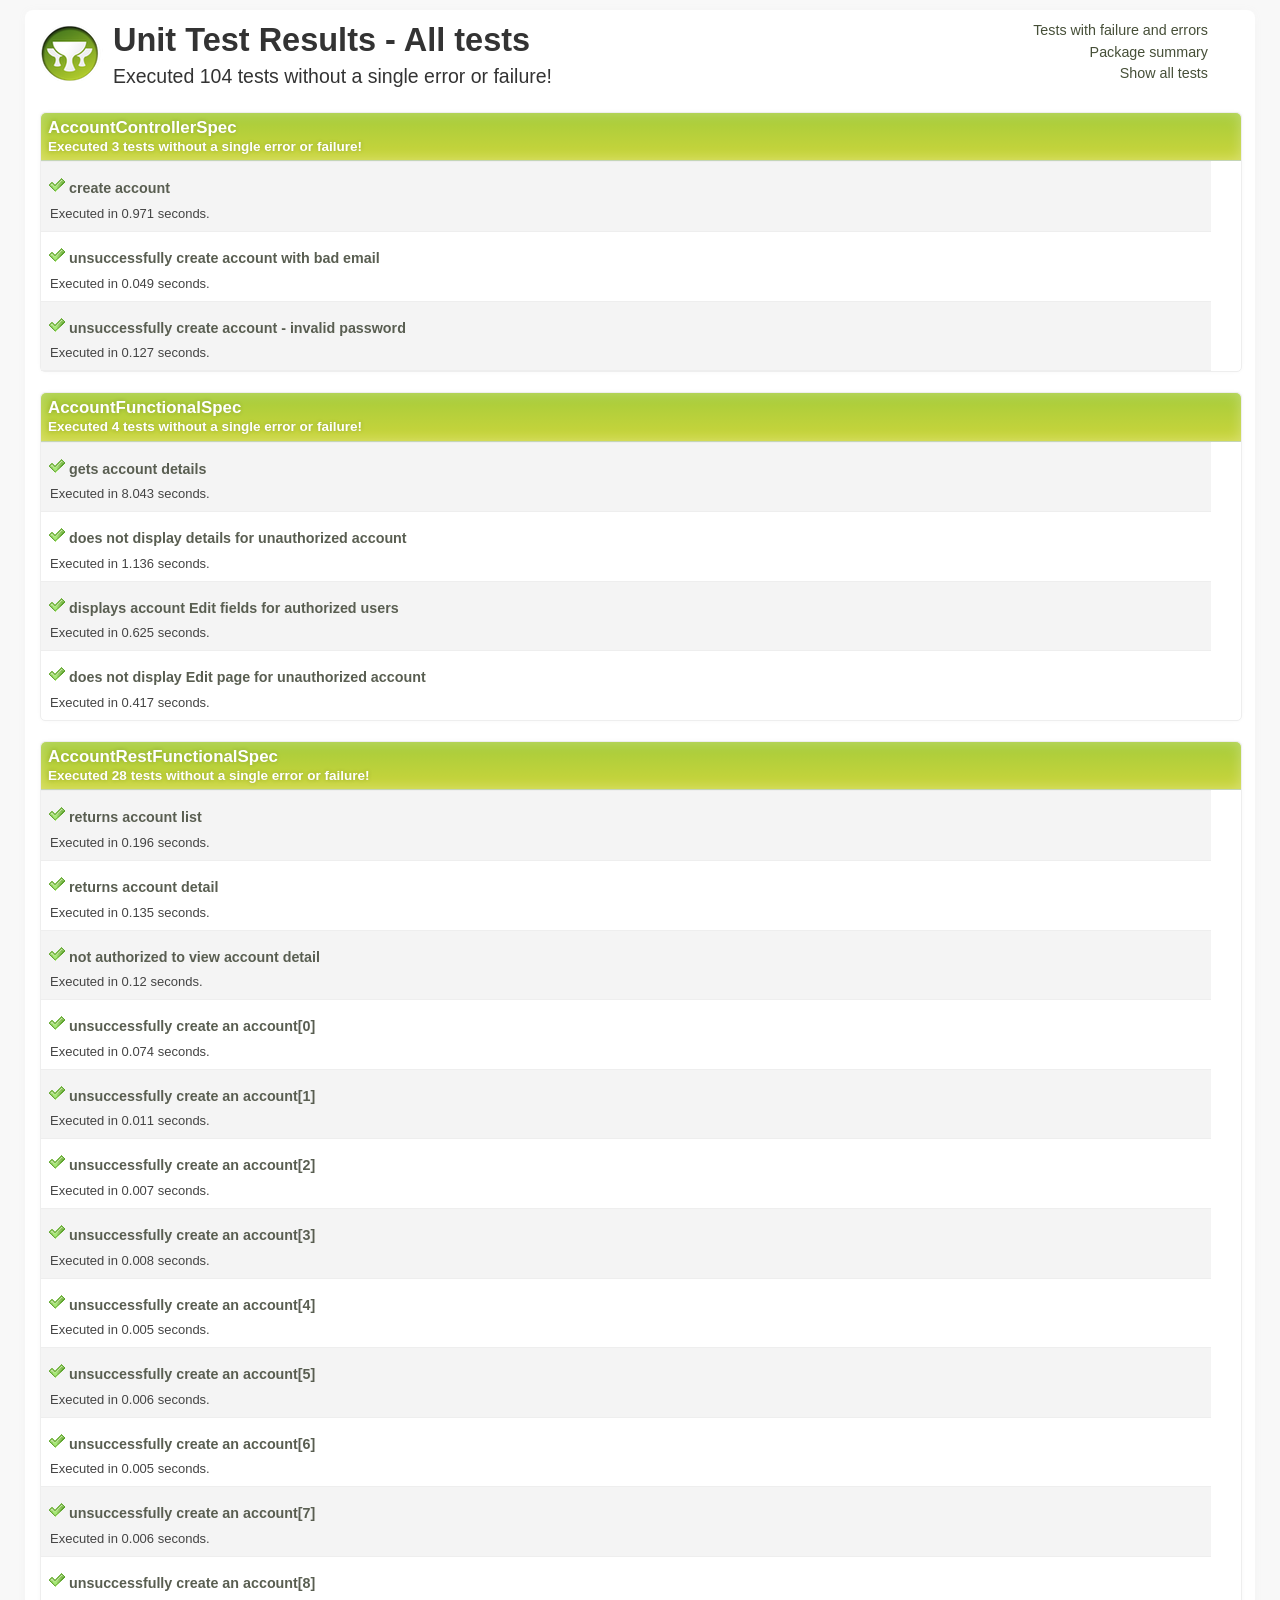
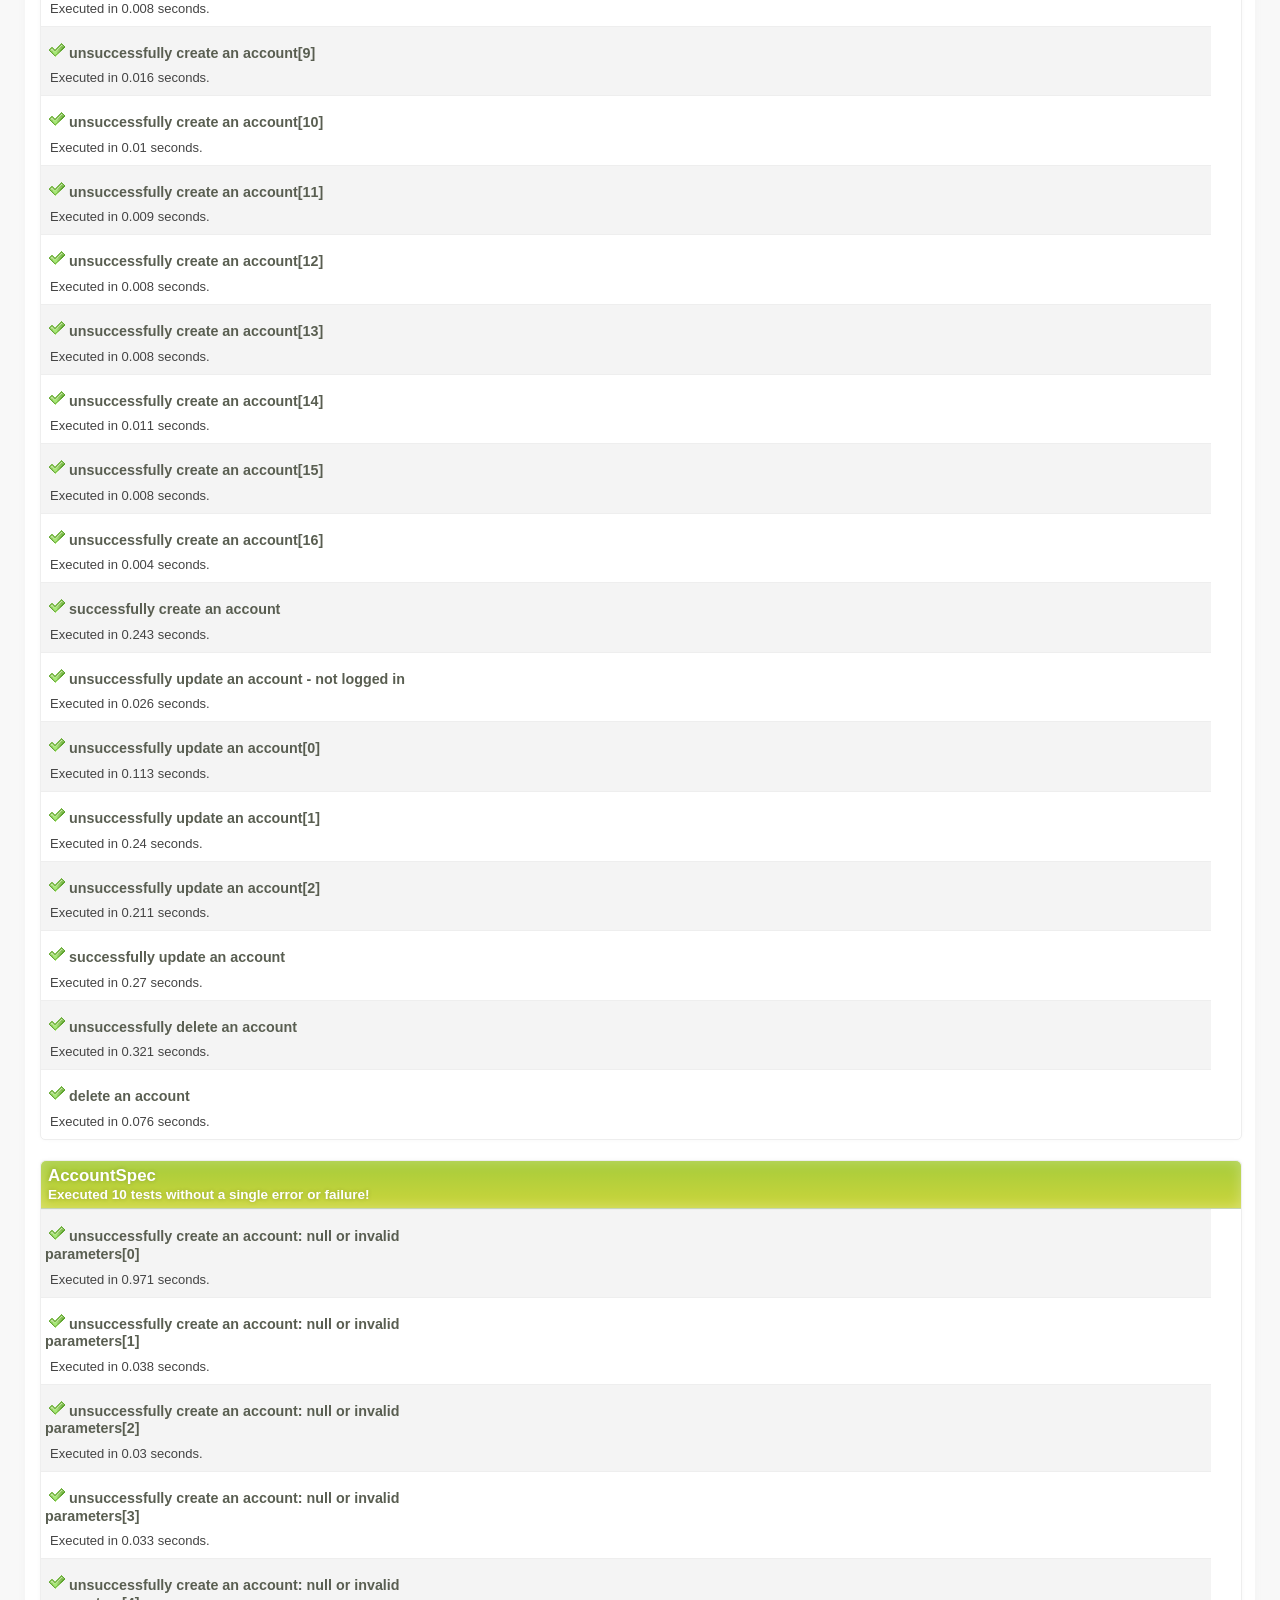
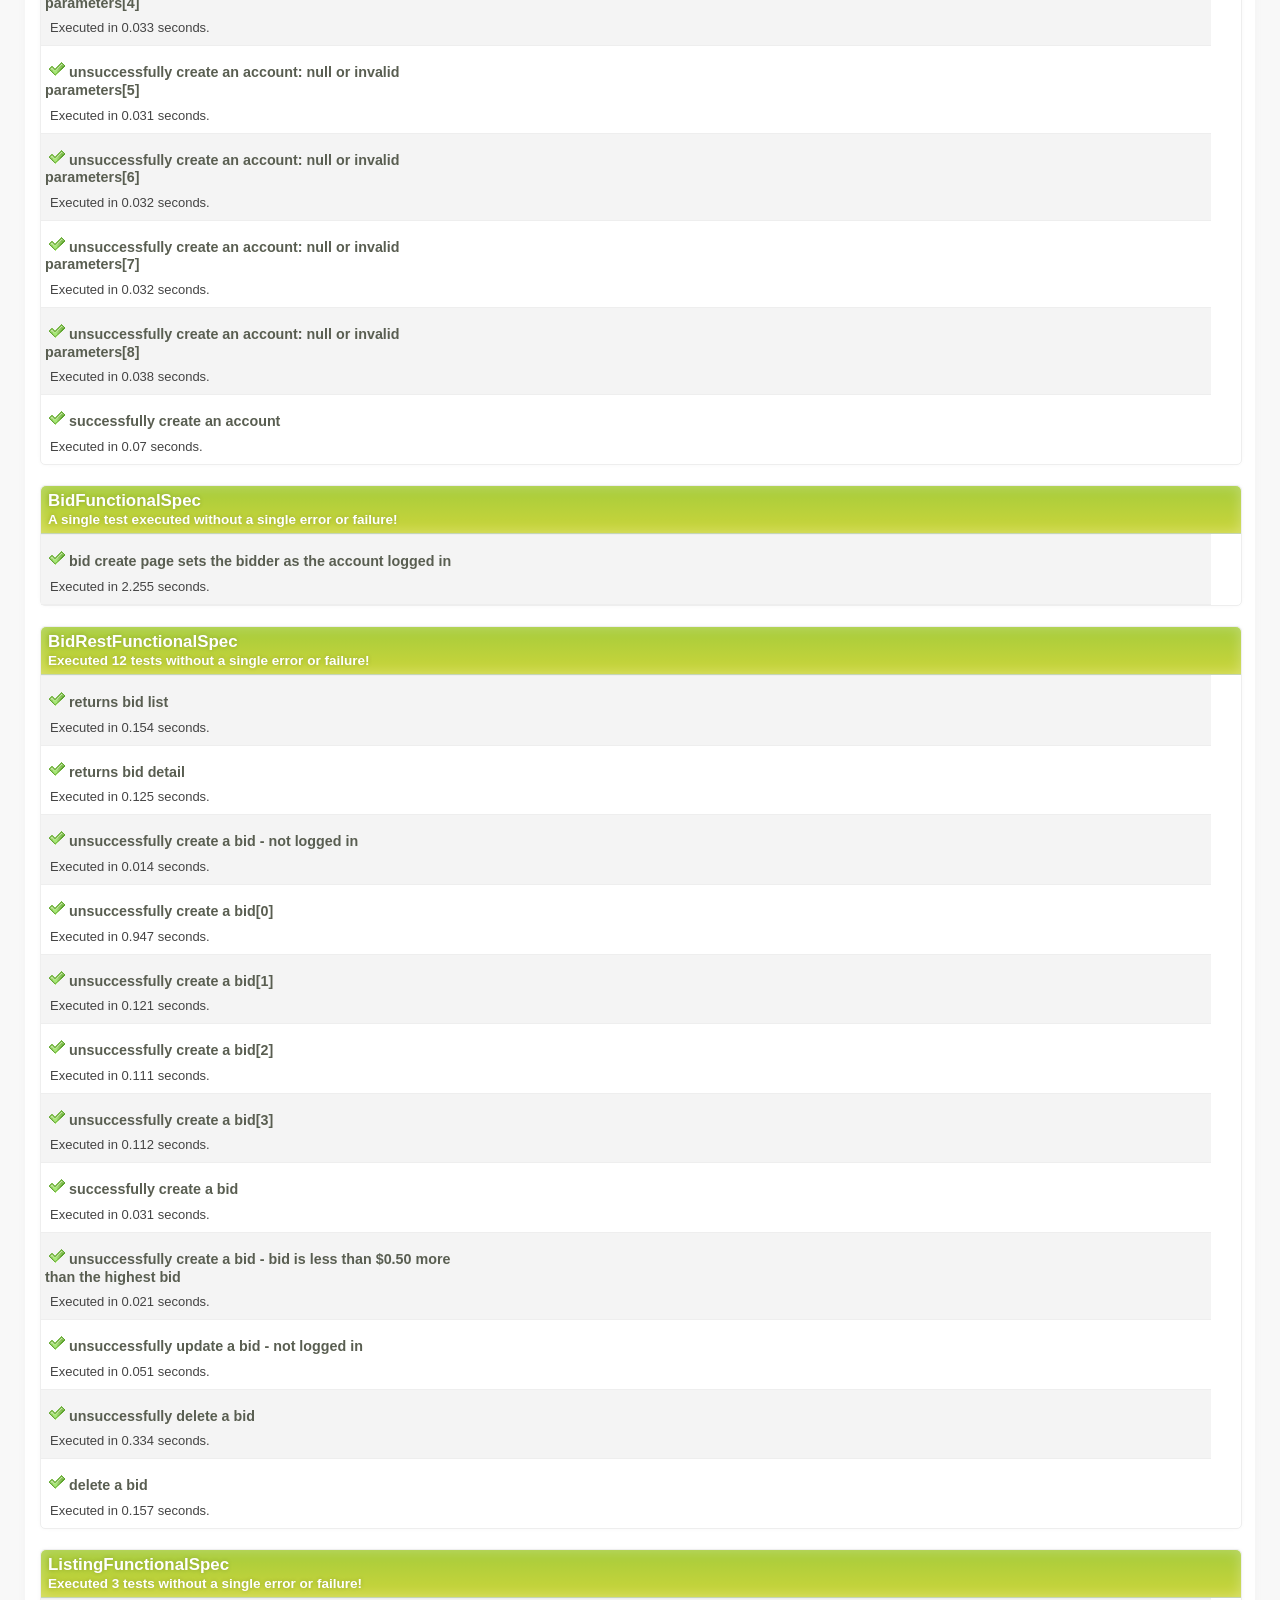
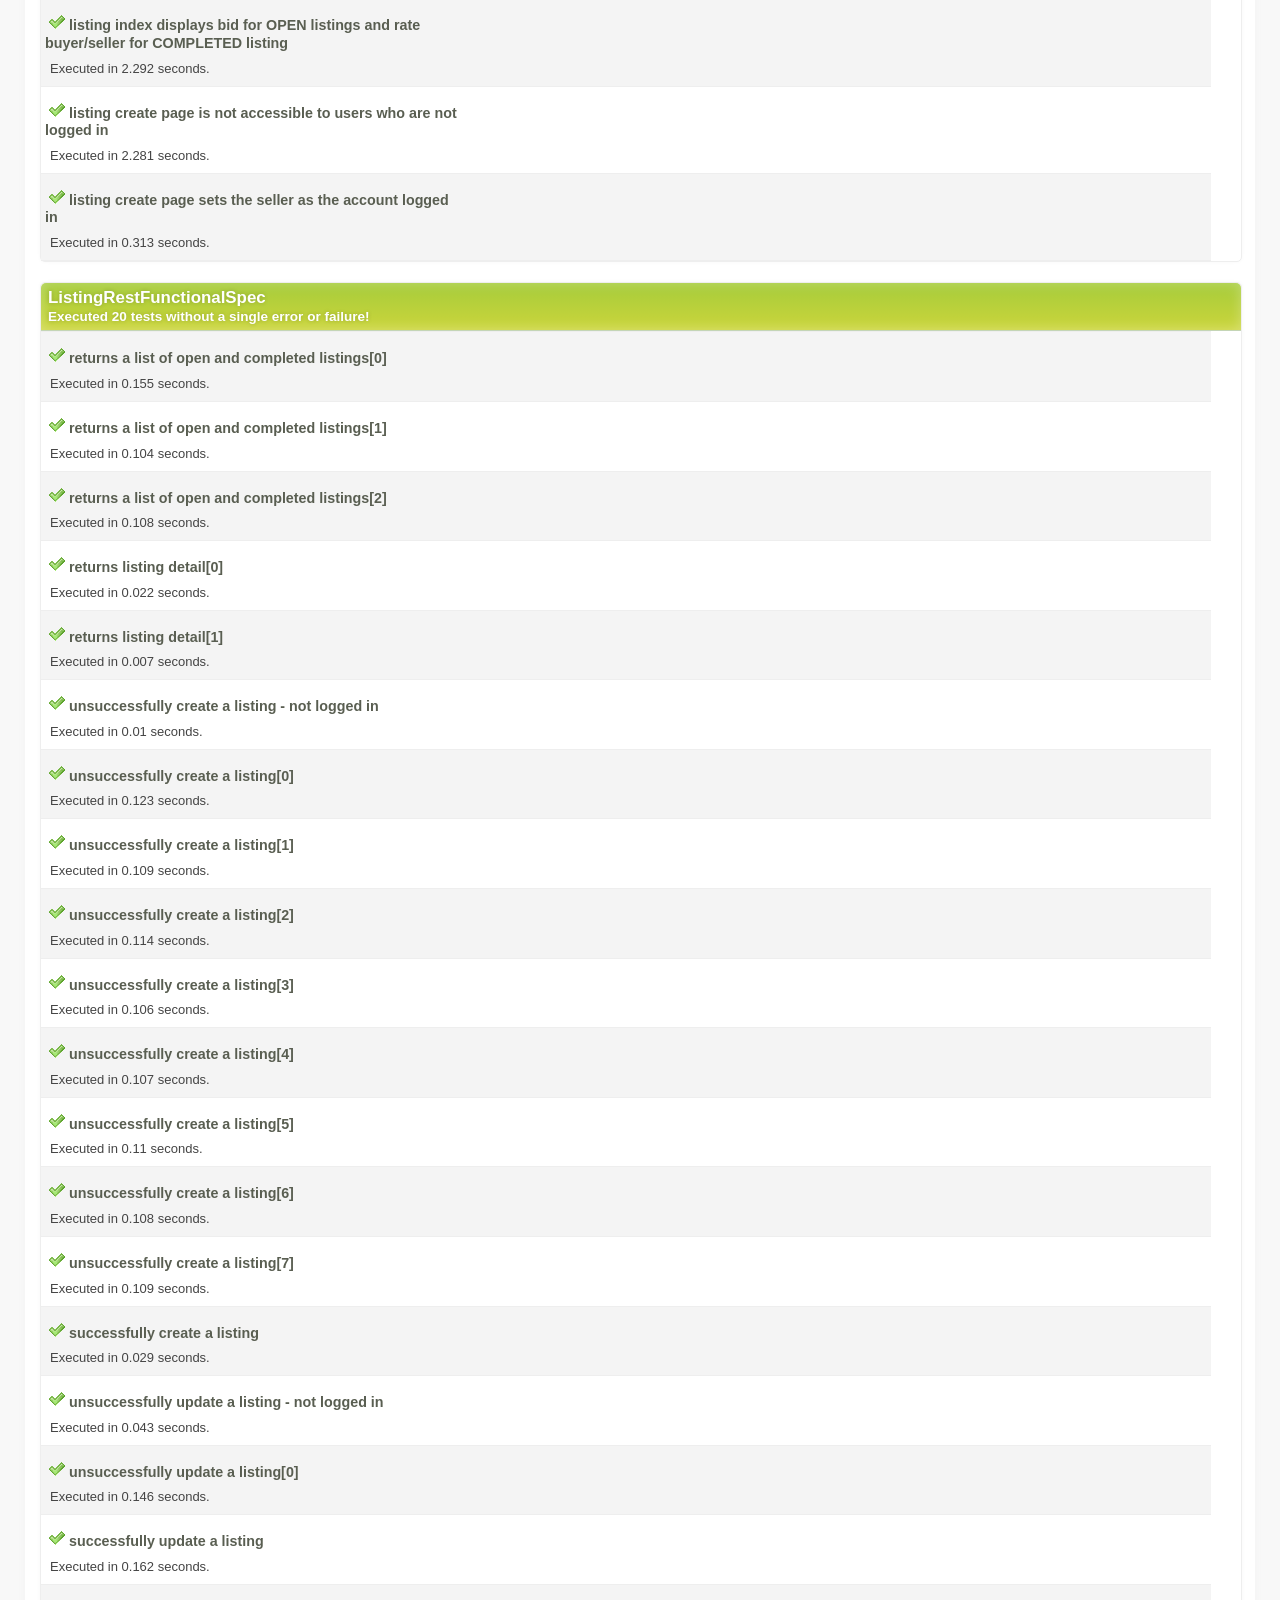
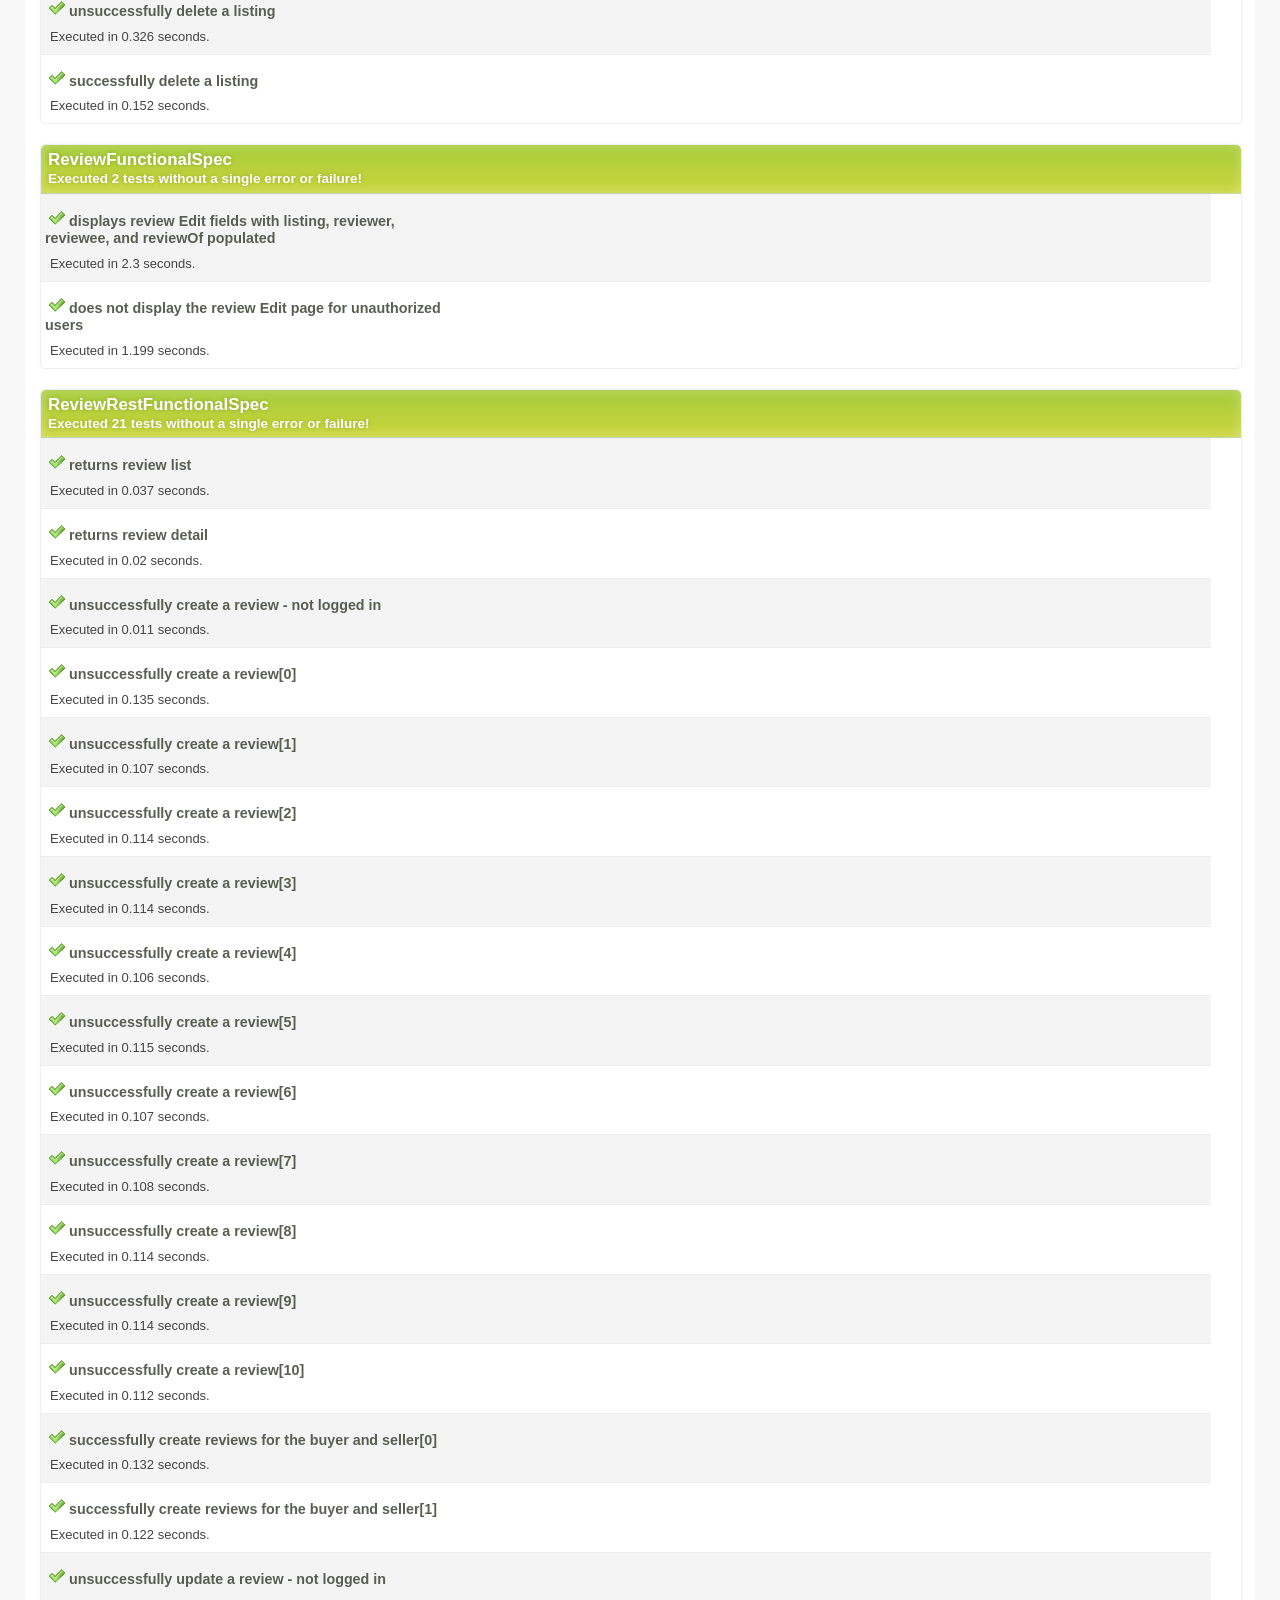
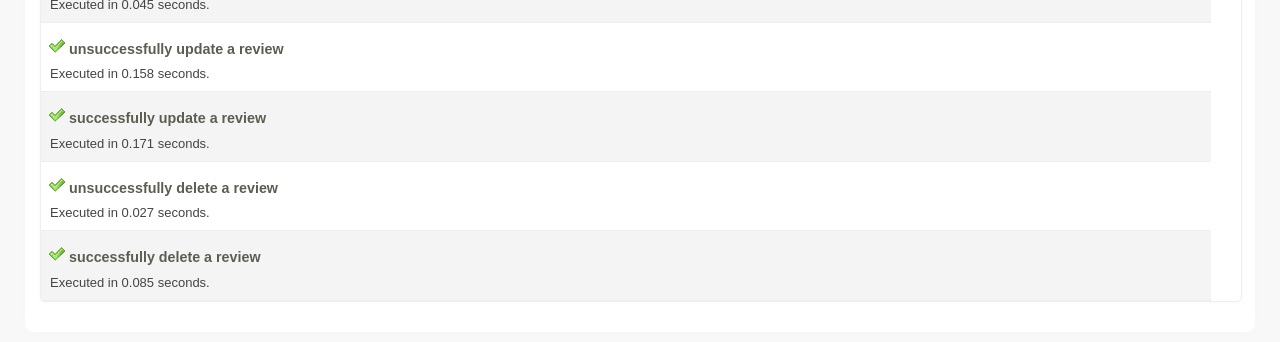
==== commit 49bb0b04: "Feedback from assignent #2 to get tests passing" ====
--- a/target/test-reports/html/all.html
+++ b/target/test-reports/html/all.html
@@ -57,7 +57,7 @@
 <p>
 <span class="icon success"></span><b class="testname message success">create account</b>
 </p>
-<p class="summary">Executed in 1.164 seconds.</p>
+<p class="summary">Executed in 0.971 seconds.</p>
 </div>
 <div class="grid_5 omega outputinfo"></div>
 <div class="clear"></div>
@@ -67,7 +67,7 @@
 <p>
 <span class="icon success"></span><b class="testname message success">unsuccessfully create account with bad email</b>
 </p>
-<p class="summary">Executed in 0.094 seconds.</p>
+<p class="summary">Executed in 0.049 seconds.</p>
 </div>
 <div class="grid_5 omega outputinfo"></div>
 <div class="clear"></div>
@@ -77,7 +77,7 @@
 <p>
 <span class="icon success"></span><b class="testname message success">unsuccessfully create account - invalid password</b>
 </p>
-<p class="summary">Executed in 0.153 seconds.</p>
+<p class="summary">Executed in 0.127 seconds.</p>
 </div>
 <div class="grid_5 omega outputinfo"></div>
 <div class="clear"></div>
@@ -116,7 +116,7 @@
 <p>
 <span class="icon success"></span><b class="testname message success">gets account details</b>
 </p>
-<p class="summary">Executed in 14.651 seconds.</p>
+<p class="summary">Executed in 8.043 seconds.</p>
 </div>
 <div class="grid_5 omega outputinfo"></div>
 <div class="clear"></div>
@@ -126,7 +126,7 @@
 <p>
 <span class="icon success"></span><b class="testname message success">does not display details for unauthorized account</b>
 </p>
-<p class="summary">Executed in 1.744 seconds.</p>
+<p class="summary">Executed in 1.136 seconds.</p>
 </div>
 <div class="grid_5 omega outputinfo"></div>
 <div class="clear"></div>
@@ -136,7 +136,7 @@
 <p>
 <span class="icon success"></span><b class="testname message success">displays account Edit fields for authorized users</b>
 </p>
-<p class="summary">Executed in 0.947 seconds.</p>
+<p class="summary">Executed in 0.625 seconds.</p>
 </div>
 <div class="grid_5 omega outputinfo"></div>
 <div class="clear"></div>
@@ -146,7 +146,7 @@
 <p>
 <span class="icon success"></span><b class="testname message success">does not display Edit page for unauthorized account</b>
 </p>
-<p class="summary">Executed in 0.778 seconds.</p>
+<p class="summary">Executed in 0.417 seconds.</p>
 </div>
 <div class="grid_5 omega outputinfo"></div>
 <div class="clear"></div>
@@ -187,7 +187,7 @@
 <p>
 <span class="icon success"></span><b class="testname message success">returns account list</b>
 </p>
-<p class="summary">Executed in 0.219 seconds.</p>
+<p class="summary">Executed in 0.196 seconds.</p>
 </div>
 <div class="grid_5 omega outputinfo"></div>
 <div class="clear"></div>
@@ -197,7 +197,7 @@
 <p>
 <span class="icon success"></span><b class="testname message success">returns account detail</b>
 </p>
-<p class="summary">Executed in 0.162 seconds.</p>
+<p class="summary">Executed in 0.135 seconds.</p>
 </div>
 <div class="grid_5 omega outputinfo"></div>
 <div class="clear"></div>
@@ -207,7 +207,7 @@
 <p>
 <span class="icon success"></span><b class="testname message success">not authorized to view account detail</b>
 </p>
-<p class="summary">Executed in 0.133 seconds.</p>
+<p class="summary">Executed in 0.12 seconds.</p>
 </div>
 <div class="grid_5 omega outputinfo"></div>
 <div class="clear"></div>
@@ -217,7 +217,7 @@
 <p>
 <span class="icon success"></span><b class="testname message success">unsuccessfully create an account[0]</b>
 </p>
-<p class="summary">Executed in 0.11 seconds.</p>
+<p class="summary">Executed in 0.074 seconds.</p>
 </div>
 <div class="grid_5 omega outputinfo"></div>
 <div class="clear"></div>
@@ -227,7 +227,7 @@
 <p>
 <span class="icon success"></span><b class="testname message success">unsuccessfully create an account[1]</b>
 </p>
-<p class="summary">Executed in 0.02 seconds.</p>
+<p class="summary">Executed in 0.011 seconds.</p>
 </div>
 <div class="grid_5 omega outputinfo"></div>
 <div class="clear"></div>
@@ -237,127 +237,127 @@
 <p>
 <span class="icon success"></span><b class="testname message success">unsuccessfully create an account[2]</b>
 </p>
+<p class="summary">Executed in 0.007 seconds.</p>
+</div>
+<div class="grid_5 omega outputinfo"></div>
+<div class="clear"></div>
+</div>
+<div class="testcase clearfix success grid_8 alpha omega" data-name="unsuccessfully create an account[3]">
+<div class="grid_3 alpha">
+<p>
+<span class="icon success"></span><b class="testname message success">unsuccessfully create an account[3]</b>
+</p>
 <p class="summary">Executed in 0.008 seconds.</p>
 </div>
 <div class="grid_5 omega outputinfo"></div>
 <div class="clear"></div>
 </div>
-<div class="testcase clearfix success grid_8 alpha omega" data-name="unsuccessfully create an account[3]">
-<div class="grid_3 alpha">
-<p>
-<span class="icon success"></span><b class="testname message success">unsuccessfully create an account[3]</b>
+<div class="testcase clearfix success grid_8 alpha omega" data-name="unsuccessfully create an account[4]">
+<div class="grid_3 alpha">
+<p>
+<span class="icon success"></span><b class="testname message success">unsuccessfully create an account[4]</b>
+</p>
+<p class="summary">Executed in 0.005 seconds.</p>
+</div>
+<div class="grid_5 omega outputinfo"></div>
+<div class="clear"></div>
+</div>
+<div class="testcase clearfix success grid_8 alpha omega" data-name="unsuccessfully create an account[5]">
+<div class="grid_3 alpha">
+<p>
+<span class="icon success"></span><b class="testname message success">unsuccessfully create an account[5]</b>
+</p>
+<p class="summary">Executed in 0.006 seconds.</p>
+</div>
+<div class="grid_5 omega outputinfo"></div>
+<div class="clear"></div>
+</div>
+<div class="testcase clearfix success grid_8 alpha omega" data-name="unsuccessfully create an account[6]">
+<div class="grid_3 alpha">
+<p>
+<span class="icon success"></span><b class="testname message success">unsuccessfully create an account[6]</b>
+</p>
+<p class="summary">Executed in 0.005 seconds.</p>
+</div>
+<div class="grid_5 omega outputinfo"></div>
+<div class="clear"></div>
+</div>
+<div class="testcase clearfix success grid_8 alpha omega" data-name="unsuccessfully create an account[7]">
+<div class="grid_3 alpha">
+<p>
+<span class="icon success"></span><b class="testname message success">unsuccessfully create an account[7]</b>
+</p>
+<p class="summary">Executed in 0.006 seconds.</p>
+</div>
+<div class="grid_5 omega outputinfo"></div>
+<div class="clear"></div>
+</div>
+<div class="testcase clearfix success grid_8 alpha omega" data-name="unsuccessfully create an account[8]">
+<div class="grid_3 alpha">
+<p>
+<span class="icon success"></span><b class="testname message success">unsuccessfully create an account[8]</b>
 </p>
 <p class="summary">Executed in 0.008 seconds.</p>
 </div>
 <div class="grid_5 omega outputinfo"></div>
 <div class="clear"></div>
 </div>
-<div class="testcase clearfix success grid_8 alpha omega" data-name="unsuccessfully create an account[4]">
-<div class="grid_3 alpha">
-<p>
-<span class="icon success"></span><b class="testname message success">unsuccessfully create an account[4]</b>
-</p>
-<p class="summary">Executed in 0.007 seconds.</p>
-</div>
-<div class="grid_5 omega outputinfo"></div>
-<div class="clear"></div>
-</div>
-<div class="testcase clearfix success grid_8 alpha omega" data-name="unsuccessfully create an account[5]">
-<div class="grid_3 alpha">
-<p>
-<span class="icon success"></span><b class="testname message success">unsuccessfully create an account[5]</b>
+<div class="testcase clearfix success grid_8 alpha omega" data-name="unsuccessfully create an account[9]">
+<div class="grid_3 alpha">
+<p>
+<span class="icon success"></span><b class="testname message success">unsuccessfully create an account[9]</b>
+</p>
+<p class="summary">Executed in 0.016 seconds.</p>
+</div>
+<div class="grid_5 omega outputinfo"></div>
+<div class="clear"></div>
+</div>
+<div class="testcase clearfix success grid_8 alpha omega" data-name="unsuccessfully create an account[10]">
+<div class="grid_3 alpha">
+<p>
+<span class="icon success"></span><b class="testname message success">unsuccessfully create an account[10]</b>
+</p>
+<p class="summary">Executed in 0.01 seconds.</p>
+</div>
+<div class="grid_5 omega outputinfo"></div>
+<div class="clear"></div>
+</div>
+<div class="testcase clearfix success grid_8 alpha omega" data-name="unsuccessfully create an account[11]">
+<div class="grid_3 alpha">
+<p>
+<span class="icon success"></span><b class="testname message success">unsuccessfully create an account[11]</b>
+</p>
+<p class="summary">Executed in 0.009 seconds.</p>
+</div>
+<div class="grid_5 omega outputinfo"></div>
+<div class="clear"></div>
+</div>
+<div class="testcase clearfix success grid_8 alpha omega" data-name="unsuccessfully create an account[12]">
+<div class="grid_3 alpha">
+<p>
+<span class="icon success"></span><b class="testname message success">unsuccessfully create an account[12]</b>
 </p>
 <p class="summary">Executed in 0.008 seconds.</p>
 </div>
 <div class="grid_5 omega outputinfo"></div>
 <div class="clear"></div>
 </div>
-<div class="testcase clearfix success grid_8 alpha omega" data-name="unsuccessfully create an account[6]">
-<div class="grid_3 alpha">
-<p>
-<span class="icon success"></span><b class="testname message success">unsuccessfully create an account[6]</b>
+<div class="testcase clearfix success grid_8 alpha omega" data-name="unsuccessfully create an account[13]">
+<div class="grid_3 alpha">
+<p>
+<span class="icon success"></span><b class="testname message success">unsuccessfully create an account[13]</b>
 </p>
 <p class="summary">Executed in 0.008 seconds.</p>
 </div>
 <div class="grid_5 omega outputinfo"></div>
 <div class="clear"></div>
 </div>
-<div class="testcase clearfix success grid_8 alpha omega" data-name="unsuccessfully create an account[7]">
-<div class="grid_3 alpha">
-<p>
-<span class="icon success"></span><b class="testname message success">unsuccessfully create an account[7]</b>
-</p>
-<p class="summary">Executed in 0.007 seconds.</p>
-</div>
-<div class="grid_5 omega outputinfo"></div>
-<div class="clear"></div>
-</div>
-<div class="testcase clearfix success grid_8 alpha omega" data-name="unsuccessfully create an account[8]">
-<div class="grid_3 alpha">
-<p>
-<span class="icon success"></span><b class="testname message success">unsuccessfully create an account[8]</b>
-</p>
-<p class="summary">Executed in 0.065 seconds.</p>
-</div>
-<div class="grid_5 omega outputinfo"></div>
-<div class="clear"></div>
-</div>
-<div class="testcase clearfix success grid_8 alpha omega" data-name="unsuccessfully create an account[9]">
-<div class="grid_3 alpha">
-<p>
-<span class="icon success"></span><b class="testname message success">unsuccessfully create an account[9]</b>
-</p>
-<p class="summary">Executed in 0.036 seconds.</p>
-</div>
-<div class="grid_5 omega outputinfo"></div>
-<div class="clear"></div>
-</div>
-<div class="testcase clearfix success grid_8 alpha omega" data-name="unsuccessfully create an account[10]">
-<div class="grid_3 alpha">
-<p>
-<span class="icon success"></span><b class="testname message success">unsuccessfully create an account[10]</b>
-</p>
-<p class="summary">Executed in 0.009 seconds.</p>
-</div>
-<div class="grid_5 omega outputinfo"></div>
-<div class="clear"></div>
-</div>
-<div class="testcase clearfix success grid_8 alpha omega" data-name="unsuccessfully create an account[11]">
-<div class="grid_3 alpha">
-<p>
-<span class="icon success"></span><b class="testname message success">unsuccessfully create an account[11]</b>
-</p>
-<p class="summary">Executed in 0.01 seconds.</p>
-</div>
-<div class="grid_5 omega outputinfo"></div>
-<div class="clear"></div>
-</div>
-<div class="testcase clearfix success grid_8 alpha omega" data-name="unsuccessfully create an account[12]">
-<div class="grid_3 alpha">
-<p>
-<span class="icon success"></span><b class="testname message success">unsuccessfully create an account[12]</b>
-</p>
-<p class="summary">Executed in 0.014 seconds.</p>
-</div>
-<div class="grid_5 omega outputinfo"></div>
-<div class="clear"></div>
-</div>
-<div class="testcase clearfix success grid_8 alpha omega" data-name="unsuccessfully create an account[13]">
-<div class="grid_3 alpha">
-<p>
-<span class="icon success"></span><b class="testname message success">unsuccessfully create an account[13]</b>
-</p>
-<p class="summary">Executed in 0.013 seconds.</p>
-</div>
-<div class="grid_5 omega outputinfo"></div>
-<div class="clear"></div>
-</div>
 <div class="testcase clearfix success grid_8 alpha omega" data-name="unsuccessfully create an account[14]">
 <div class="grid_3 alpha">
 <p>
 <span class="icon success"></span><b class="testname message success">unsuccessfully create an account[14]</b>
 </p>
-<p class="summary">Executed in 0.013 seconds.</p>
+<p class="summary">Executed in 0.011 seconds.</p>
 </div>
 <div class="grid_5 omega outputinfo"></div>
 <div class="clear"></div>
@@ -367,7 +367,7 @@
 <p>
 <span class="icon success"></span><b class="testname message success">unsuccessfully create an account[15]</b>
 </p>
-<p class="summary">Executed in 0.015 seconds.</p>
+<p class="summary">Executed in 0.008 seconds.</p>
 </div>
 <div class="grid_5 omega outputinfo"></div>
 <div class="clear"></div>
@@ -377,7 +377,7 @@
 <p>
 <span class="icon success"></span><b class="testname message success">unsuccessfully create an account[16]</b>
 </p>
-<p class="summary">Executed in 0.009 seconds.</p>
+<p class="summary">Executed in 0.004 seconds.</p>
 </div>
 <div class="grid_5 omega outputinfo"></div>
 <div class="clear"></div>
@@ -387,7 +387,7 @@
 <p>
 <span class="icon success"></span><b class="testname message success">successfully create an account</b>
 </p>
-<p class="summary">Executed in 0.285 seconds.</p>
+<p class="summary">Executed in 0.243 seconds.</p>
 </div>
 <div class="grid_5 omega outputinfo"></div>
 <div class="clear"></div>
@@ -397,7 +397,7 @@
 <p>
 <span class="icon success"></span><b class="testname message success">unsuccessfully update an account - not logged in</b>
 </p>
-<p class="summary">Executed in 0.038 seconds.</p>
+<p class="summary">Executed in 0.026 seconds.</p>
 </div>
 <div class="grid_5 omega outputinfo"></div>
 <div class="clear"></div>
@@ -407,7 +407,7 @@
 <p>
 <span class="icon success"></span><b class="testname message success">unsuccessfully update an account[0]</b>
 </p>
-<p class="summary">Executed in 0.121 seconds.</p>
+<p class="summary">Executed in 0.113 seconds.</p>
 </div>
 <div class="grid_5 omega outputinfo"></div>
 <div class="clear"></div>
@@ -417,7 +417,7 @@
 <p>
 <span class="icon success"></span><b class="testname message success">unsuccessfully update an account[1]</b>
 </p>
-<p class="summary">Executed in 0.257 seconds.</p>
+<p class="summary">Executed in 0.24 seconds.</p>
 </div>
 <div class="grid_5 omega outputinfo"></div>
 <div class="clear"></div>
@@ -427,7 +427,7 @@
 <p>
 <span class="icon success"></span><b class="testname message success">unsuccessfully update an account[2]</b>
 </p>
-<p class="summary">Executed in 0.223 seconds.</p>
+<p class="summary">Executed in 0.211 seconds.</p>
 </div>
 <div class="grid_5 omega outputinfo"></div>
 <div class="clear"></div>
@@ -437,7 +437,7 @@
 <p>
 <span class="icon success"></span><b class="testname message success">successfully update an account</b>
 </p>
-<p class="summary">Executed in 0.298 seconds.</p>
+<p class="summary">Executed in 0.27 seconds.</p>
 </div>
 <div class="grid_5 omega outputinfo"></div>
 <div class="clear"></div>
@@ -447,7 +447,7 @@
 <p>
 <span class="icon success"></span><b class="testname message success">unsuccessfully delete an account</b>
 </p>
-<p class="summary">Executed in 0.466 seconds.</p>
+<p class="summary">Executed in 0.321 seconds.</p>
 </div>
 <div class="grid_5 omega outputinfo"></div>
 <div class="clear"></div>
@@ -457,7 +457,7 @@
 <p>
 <span class="icon success"></span><b class="testname message success">delete an account</b>
 </p>
-<p class="summary">Executed in 0.154 seconds.</p>
+<p class="summary">Executed in 0.076 seconds.</p>
 </div>
 <div class="grid_5 omega outputinfo"></div>
 <div class="clear"></div>
@@ -546,7 +546,7 @@
 <p>
 <span class="icon success"></span><b class="testname message success">unsuccessfully create an account:  null or invalid parameters[0]</b>
 </p>
-<p class="summary">Executed in 1.553 seconds.</p>
+<p class="summary">Executed in 0.971 seconds.</p>
 </div>
 <div class="grid_5 omega outputinfo"></div>
 <div class="clear"></div>
@@ -556,7 +556,7 @@
 <p>
 <span class="icon success"></span><b class="testname message success">unsuccessfully create an account:  null or invalid parameters[1]</b>
 </p>
-<p class="summary">Executed in 0.037 seconds.</p>
+<p class="summary">Executed in 0.038 seconds.</p>
 </div>
 <div class="grid_5 omega outputinfo"></div>
 <div class="clear"></div>
@@ -566,7 +566,7 @@
 <p>
 <span class="icon success"></span><b class="testname message success">unsuccessfully create an account:  null or invalid parameters[2]</b>
 </p>
-<p class="summary">Executed in 0.027 seconds.</p>
+<p class="summary">Executed in 0.03 seconds.</p>
 </div>
 <div class="grid_5 omega outputinfo"></div>
 <div class="clear"></div>
@@ -576,7 +576,7 @@
 <p>
 <span class="icon success"></span><b class="testname message success">unsuccessfully create an account:  null or invalid parameters[3]</b>
 </p>
-<p class="summary">Executed in 0.028 seconds.</p>
+<p class="summary">Executed in 0.033 seconds.</p>
 </div>
 <div class="grid_5 omega outputinfo"></div>
 <div class="clear"></div>
@@ -586,7 +586,7 @@
 <p>
 <span class="icon success"></span><b class="testname message success">unsuccessfully create an account:  null or invalid parameters[4]</b>
 </p>
-<p class="summary">Executed in 0.034 seconds.</p>
+<p class="summary">Executed in 0.033 seconds.</p>
 </div>
 <div class="grid_5 omega outputinfo"></div>
 <div class="clear"></div>
@@ -596,7 +596,7 @@
 <p>
 <span class="icon success"></span><b class="testname message success">unsuccessfully create an account:  null or invalid parameters[5]</b>
 </p>
-<p class="summary">Executed in 0.028 seconds.</p>
+<p class="summary">Executed in 0.031 seconds.</p>
 </div>
 <div class="grid_5 omega outputinfo"></div>
 <div class="clear"></div>
@@ -616,7 +616,7 @@
 <p>
 <span class="icon success"></span><b class="testname message success">unsuccessfully create an account:  null or invalid parameters[7]</b>
 </p>
-<p class="summary">Executed in 0.027 seconds.</p>
+<p class="summary">Executed in 0.032 seconds.</p>
 </div>
 <div class="grid_5 omega outputinfo"></div>
 <div class="clear"></div>
@@ -626,7 +626,7 @@
 <p>
 <span class="icon success"></span><b class="testname message success">unsuccessfully create an account:  null or invalid parameters[8]</b>
 </p>
-<p class="summary">Executed in 0.024 seconds.</p>
+<p class="summary">Executed in 0.038 seconds.</p>
 </div>
 <div class="grid_5 omega outputinfo"></div>
 <div class="clear"></div>
@@ -636,7 +636,7 @@
 <p>
 <span class="icon success"></span><b class="testname message success">successfully create an account</b>
 </p>
-<p class="summary">Executed in 0.077 seconds.</p>
+<p class="summary">Executed in 0.07 seconds.</p>
 </div>
 <div class="grid_5 omega outputinfo"></div>
 <div class="clear"></div>
@@ -687,7 +687,7 @@
 <p>
 <span class="icon success"></span><b class="testname message success">bid create page sets the bidder as the account logged in</b>
 </p>
-<p class="summary">Executed in 3.065 seconds.</p>
+<p class="summary">Executed in 2.255 seconds.</p>
 </div>
 <div class="grid_5 omega outputinfo"></div>
 <div class="clear"></div>
@@ -722,7 +722,7 @@
 <p>
 <span class="icon success"></span><b class="testname message success">returns bid list</b>
 </p>
-<p class="summary">Executed in 0.148 seconds.</p>
+<p class="summary">Executed in 0.154 seconds.</p>
 </div>
 <div class="grid_5 omega outputinfo"></div>
 <div class="clear"></div>
@@ -732,7 +732,7 @@
 <p>
 <span class="icon success"></span><b class="testname message success">returns bid detail</b>
 </p>
-<p class="summary">Executed in 0.115 seconds.</p>
+<p class="summary">Executed in 0.125 seconds.</p>
 </div>
 <div class="grid_5 omega outputinfo"></div>
 <div class="clear"></div>
@@ -742,7 +742,7 @@
 <p>
 <span class="icon success"></span><b class="testname message success">unsuccessfully create a bid - not logged in</b>
 </p>
-<p class="summary">Executed in 0.011 seconds.</p>
+<p class="summary">Executed in 0.014 seconds.</p>
 </div>
 <div class="grid_5 omega outputinfo"></div>
 <div class="clear"></div>
@@ -752,7 +752,7 @@
 <p>
 <span class="icon success"></span><b class="testname message success">unsuccessfully create a bid[0]</b>
 </p>
-<p class="summary">Executed in 0.115 seconds.</p>
+<p class="summary">Executed in 0.947 seconds.</p>
 </div>
 <div class="grid_5 omega outputinfo"></div>
 <div class="clear"></div>
@@ -762,7 +762,7 @@
 <p>
 <span class="icon success"></span><b class="testname message success">unsuccessfully create a bid[1]</b>
 </p>
-<p class="summary">Executed in 0.109 seconds.</p>
+<p class="summary">Executed in 0.121 seconds.</p>
 </div>
 <div class="grid_5 omega outputinfo"></div>
 <div class="clear"></div>
@@ -772,7 +772,7 @@
 <p>
 <span class="icon success"></span><b class="testname message success">unsuccessfully create a bid[2]</b>
 </p>
-<p class="summary">Executed in 0.11 seconds.</p>
+<p class="summary">Executed in 0.111 seconds.</p>
 </div>
 <div class="grid_5 omega outputinfo"></div>
 <div class="clear"></div>
@@ -782,7 +782,7 @@
 <p>
 <span class="icon success"></span><b class="testname message success">unsuccessfully create a bid[3]</b>
 </p>
-<p class="summary">Executed in 0.108 seconds.</p>
+<p class="summary">Executed in 0.112 seconds.</p>
 </div>
 <div class="grid_5 omega outputinfo"></div>
 <div class="clear"></div>
@@ -792,7 +792,7 @@
 <p>
 <span class="icon success"></span><b class="testname message success">successfully create a bid</b>
 </p>
-<p class="summary">Executed in 0.032 seconds.</p>
+<p class="summary">Executed in 0.031 seconds.</p>
 </div>
 <div class="grid_5 omega outputinfo"></div>
 <div class="clear"></div>
@@ -802,7 +802,7 @@
 <p>
 <span class="icon success"></span><b class="testname message success">unsuccessfully create a bid - bid is less than $0.50 more than the highest bid</b>
 </p>
-<p class="summary">Executed in 0.023 seconds.</p>
+<p class="summary">Executed in 0.021 seconds.</p>
 </div>
 <div class="grid_5 omega outputinfo"></div>
 <div class="clear"></div>
@@ -812,7 +812,7 @@
 <p>
 <span class="icon success"></span><b class="testname message success">unsuccessfully update a bid - not logged in</b>
 </p>
-<p class="summary">Executed in 0.074 seconds.</p>
+<p class="summary">Executed in 0.051 seconds.</p>
 </div>
 <div class="grid_5 omega outputinfo"></div>
 <div class="clear"></div>
@@ -822,7 +822,7 @@
 <p>
 <span class="icon success"></span><b class="testname message success">unsuccessfully delete a bid</b>
 </p>
-<p class="summary">Executed in 0.322 seconds.</p>
+<p class="summary">Executed in 0.334 seconds.</p>
 </div>
 <div class="grid_5 omega outputinfo"></div>
 <div class="clear"></div>
@@ -832,7 +832,7 @@
 <p>
 <span class="icon success"></span><b class="testname message success">delete a bid</b>
 </p>
-<p class="summary">Executed in 0.19 seconds.</p>
+<p class="summary">Executed in 0.157 seconds.</p>
 </div>
 <div class="grid_5 omega outputinfo"></div>
 <div class="clear"></div>
@@ -889,7 +889,7 @@
 <p>
 <span class="icon success"></span><b class="testname message success">listing index displays bid for OPEN listings and rate buyer/seller for COMPLETED listing</b>
 </p>
-<p class="summary">Executed in 2.656 seconds.</p>
+<p class="summary">Executed in 2.292 seconds.</p>
 </div>
 <div class="grid_5 omega outputinfo"></div>
 <div class="clear"></div>
@@ -899,7 +899,7 @@
 <p>
 <span class="icon success"></span><b class="testname message success">listing create page is not accessible to users who are not logged in</b>
 </p>
-<p class="summary">Executed in 3.243 seconds.</p>
+<p class="summary">Executed in 2.281 seconds.</p>
 </div>
 <div class="grid_5 omega outputinfo"></div>
 <div class="clear"></div>
@@ -909,7 +909,7 @@
 <p>
 <span class="icon success"></span><b class="testname message success">listing create page sets the seller as the account logged in</b>
 </p>
-<p class="summary">Executed in 0.315 seconds.</p>
+<p class="summary">Executed in 0.313 seconds.</p>
 </div>
 <div class="grid_5 omega outputinfo"></div>
 <div class="clear"></div>
@@ -948,7 +948,7 @@
 <p>
 <span class="icon success"></span><b class="testname message success">returns a list of open and completed listings[0]</b>
 </p>
-<p class="summary">Executed in 0.129 seconds.</p>
+<p class="summary">Executed in 0.155 seconds.</p>
 </div>
 <div class="grid_5 omega outputinfo"></div>
 <div class="clear"></div>
@@ -958,7 +958,7 @@
 <p>
 <span class="icon success"></span><b class="testname message success">returns a list of open and completed listings[1]</b>
 </p>
-<p class="summary">Executed in 0.083 seconds.</p>
+<p class="summary">Executed in 0.104 seconds.</p>
 </div>
 <div class="grid_5 omega outputinfo"></div>
 <div class="clear"></div>
@@ -968,7 +968,7 @@
 <p>
 <span class="icon success"></span><b class="testname message success">returns a list of open and completed listings[2]</b>
 </p>
-<p class="summary">Executed in 0.056 seconds.</p>
+<p class="summary">Executed in 0.108 seconds.</p>
 </div>
 <div class="grid_5 omega outputinfo"></div>
 <div class="clear"></div>
@@ -978,7 +978,7 @@
 <p>
 <span class="icon success"></span><b class="testname message success">returns listing detail[0]</b>
 </p>
-<p class="summary">Executed in 0.024 seconds.</p>
+<p class="summary">Executed in 0.022 seconds.</p>
 </div>
 <div class="grid_5 omega outputinfo"></div>
 <div class="clear"></div>
@@ -998,7 +998,7 @@
 <p>
 <span class="icon success"></span><b class="testname message success">unsuccessfully create a listing - not logged in</b>
 </p>
-<p class="summary">Executed in 0.012 seconds.</p>
+<p class="summary">Executed in 0.01 seconds.</p>
 </div>
 <div class="grid_5 omega outputinfo"></div>
 <div class="clear"></div>
@@ -1008,7 +1008,7 @@
 <p>
 <span class="icon success"></span><b class="testname message success">unsuccessfully create a listing[0]</b>
 </p>
-<p class="summary">Executed in 0.113 seconds.</p>
+<p class="summary">Executed in 0.123 seconds.</p>
 </div>
 <div class="grid_5 omega outputinfo"></div>
 <div class="clear"></div>
@@ -1018,61 +1018,61 @@
 <p>
 <span class="icon success"></span><b class="testname message success">unsuccessfully create a listing[1]</b>
 </p>
+<p class="summary">Executed in 0.109 seconds.</p>
+</div>
+<div class="grid_5 omega outputinfo"></div>
+<div class="clear"></div>
+</div>
+<div class="testcase clearfix success grid_8 alpha omega" data-name="unsuccessfully create a listing[2]">
+<div class="grid_3 alpha">
+<p>
+<span class="icon success"></span><b class="testname message success">unsuccessfully create a listing[2]</b>
+</p>
+<p class="summary">Executed in 0.114 seconds.</p>
+</div>
+<div class="grid_5 omega outputinfo"></div>
+<div class="clear"></div>
+</div>
+<div class="testcase clearfix success grid_8 alpha omega" data-name="unsuccessfully create a listing[3]">
+<div class="grid_3 alpha">
+<p>
+<span class="icon success"></span><b class="testname message success">unsuccessfully create a listing[3]</b>
+</p>
 <p class="summary">Executed in 0.106 seconds.</p>
 </div>
 <div class="grid_5 omega outputinfo"></div>
 <div class="clear"></div>
 </div>
-<div class="testcase clearfix success grid_8 alpha omega" data-name="unsuccessfully create a listing[2]">
-<div class="grid_3 alpha">
-<p>
-<span class="icon success"></span><b class="testname message success">unsuccessfully create a listing[2]</b>
+<div class="testcase clearfix success grid_8 alpha omega" data-name="unsuccessfully create a listing[4]">
+<div class="grid_3 alpha">
+<p>
+<span class="icon success"></span><b class="testname message success">unsuccessfully create a listing[4]</b>
+</p>
+<p class="summary">Executed in 0.107 seconds.</p>
+</div>
+<div class="grid_5 omega outputinfo"></div>
+<div class="clear"></div>
+</div>
+<div class="testcase clearfix success grid_8 alpha omega" data-name="unsuccessfully create a listing[5]">
+<div class="grid_3 alpha">
+<p>
+<span class="icon success"></span><b class="testname message success">unsuccessfully create a listing[5]</b>
+</p>
+<p class="summary">Executed in 0.11 seconds.</p>
+</div>
+<div class="grid_5 omega outputinfo"></div>
+<div class="clear"></div>
+</div>
+<div class="testcase clearfix success grid_8 alpha omega" data-name="unsuccessfully create a listing[6]">
+<div class="grid_3 alpha">
+<p>
+<span class="icon success"></span><b class="testname message success">unsuccessfully create a listing[6]</b>
 </p>
 <p class="summary">Executed in 0.108 seconds.</p>
 </div>
 <div class="grid_5 omega outputinfo"></div>
 <div class="clear"></div>
 </div>
-<div class="testcase clearfix success grid_8 alpha omega" data-name="unsuccessfully create a listing[3]">
-<div class="grid_3 alpha">
-<p>
-<span class="icon success"></span><b class="testname message success">unsuccessfully create a listing[3]</b>
-</p>
-<p class="summary">Executed in 0.105 seconds.</p>
-</div>
-<div class="grid_5 omega outputinfo"></div>
-<div class="clear"></div>
-</div>
-<div class="testcase clearfix success grid_8 alpha omega" data-name="unsuccessfully create a listing[4]">
-<div class="grid_3 alpha">
-<p>
-<span class="icon success"></span><b class="testname message success">unsuccessfully create a listing[4]</b>
-</p>
-<p class="summary">Executed in 0.106 seconds.</p>
-</div>
-<div class="grid_5 omega outputinfo"></div>
-<div class="clear"></div>
-</div>
-<div class="testcase clearfix success grid_8 alpha omega" data-name="unsuccessfully create a listing[5]">
-<div class="grid_3 alpha">
-<p>
-<span class="icon success"></span><b class="testname message success">unsuccessfully create a listing[5]</b>
-</p>
-<p class="summary">Executed in 0.105 seconds.</p>
-</div>
-<div class="grid_5 omega outputinfo"></div>
-<div class="clear"></div>
-</div>
-<div class="testcase clearfix success grid_8 alpha omega" data-name="unsuccessfully create a listing[6]">
-<div class="grid_3 alpha">
-<p>
-<span class="icon success"></span><b class="testname message success">unsuccessfully create a listing[6]</b>
-</p>
-<p class="summary">Executed in 0.104 seconds.</p>
-</div>
-<div class="grid_5 omega outputinfo"></div>
-<div class="clear"></div>
-</div>
 <div class="testcase clearfix success grid_8 alpha omega" data-name="unsuccessfully create a listing[7]">
 <div class="grid_3 alpha">
 <p>
@@ -1088,7 +1088,7 @@
 <p>
 <span class="icon success"></span><b class="testname message success">successfully create a listing</b>
 </p>
-<p class="summary">Executed in 0.036 seconds.</p>
+<p class="summary">Executed in 0.029 seconds.</p>
 </div>
 <div class="grid_5 omega outputinfo"></div>
 <div class="clear"></div>
@@ -1098,7 +1098,7 @@
 <p>
 <span class="icon success"></span><b class="testname message success">unsuccessfully update a listing - not logged in</b>
 </p>
-<p class="summary">Executed in 0.08 seconds.</p>
+<p class="summary">Executed in 0.043 seconds.</p>
 </div>
 <div class="grid_5 omega outputinfo"></div>
 <div class="clear"></div>
@@ -1108,7 +1108,7 @@
 <p>
 <span class="icon success"></span><b class="testname message success">unsuccessfully update a listing[0]</b>
 </p>
-<p class="summary">Executed in 0.178 seconds.</p>
+<p class="summary">Executed in 0.146 seconds.</p>
 </div>
 <div class="grid_5 omega outputinfo"></div>
 <div class="clear"></div>
@@ -1118,7 +1118,7 @@
 <p>
 <span class="icon success"></span><b class="testname message success">successfully update a listing</b>
 </p>
-<p class="summary">Executed in 0.215 seconds.</p>
+<p class="summary">Executed in 0.162 seconds.</p>
 </div>
 <div class="grid_5 omega outputinfo"></div>
 <div class="clear"></div>
@@ -1128,7 +1128,7 @@
 <p>
 <span class="icon success"></span><b class="testname message success">unsuccessfully delete a listing</b>
 </p>
-<p class="summary">Executed in 0.324 seconds.</p>
+<p class="summary">Executed in 0.326 seconds.</p>
 </div>
 <div class="grid_5 omega outputinfo"></div>
 <div class="clear"></div>
@@ -1138,7 +1138,7 @@
 <p>
 <span class="icon success"></span><b class="testname message success">successfully delete a listing</b>
 </p>
-<p class="summary">Executed in 0.201 seconds.</p>
+<p class="summary">Executed in 0.152 seconds.</p>
 </div>
 <div class="grid_5 omega outputinfo"></div>
 <div class="clear"></div>
@@ -1211,7 +1211,7 @@
 <p>
 <span class="icon success"></span><b class="testname message success">displays review Edit fields with listing, reviewer, reviewee, and reviewOf populated</b>
 </p>
-<p class="summary">Executed in 3.602 seconds.</p>
+<p class="summary">Executed in 2.3 seconds.</p>
 </div>
 <div class="grid_5 omega outputinfo"></div>
 <div class="clear"></div>
@@ -1221,7 +1221,7 @@
 <p>
 <span class="icon success"></span><b class="testname message success">does not display the review Edit page for unauthorized users</b>
 </p>
-<p class="summary">Executed in 1.586 seconds.</p>
+<p class="summary">Executed in 1.199 seconds.</p>
 </div>
 <div class="grid_5 omega outputinfo"></div>
 <div class="clear"></div>
@@ -1258,7 +1258,7 @@
 <p>
 <span class="icon success"></span><b class="testname message success">returns review list</b>
 </p>
-<p class="summary">Executed in 0.043 seconds.</p>
+<p class="summary">Executed in 0.037 seconds.</p>
 </div>
 <div class="grid_5 omega outputinfo"></div>
 <div class="clear"></div>
@@ -1268,7 +1268,7 @@
 <p>
 <span class="icon success"></span><b class="testname message success">returns review detail</b>
 </p>
-<p class="summary">Executed in 0.016 seconds.</p>
+<p class="summary">Executed in 0.02 seconds.</p>
 </div>
 <div class="grid_5 omega outputinfo"></div>
 <div class="clear"></div>
@@ -1278,7 +1278,7 @@
 <p>
 <span class="icon success"></span><b class="testname message success">unsuccessfully create a review - not logged in</b>
 </p>
-<p class="summary">Executed in 0.009 seconds.</p>
+<p class="summary">Executed in 0.011 seconds.</p>
 </div>
 <div class="grid_5 omega outputinfo"></div>
 <div class="clear"></div>
@@ -1298,77 +1298,77 @@
 <p>
 <span class="icon success"></span><b class="testname message success">unsuccessfully create a review[1]</b>
 </p>
+<p class="summary">Executed in 0.107 seconds.</p>
+</div>
+<div class="grid_5 omega outputinfo"></div>
+<div class="clear"></div>
+</div>
+<div class="testcase clearfix success grid_8 alpha omega" data-name="unsuccessfully create a review[2]">
+<div class="grid_3 alpha">
+<p>
+<span class="icon success"></span><b class="testname message success">unsuccessfully create a review[2]</b>
+</p>
+<p class="summary">Executed in 0.114 seconds.</p>
+</div>
+<div class="grid_5 omega outputinfo"></div>
+<div class="clear"></div>
+</div>
+<div class="testcase clearfix success grid_8 alpha omega" data-name="unsuccessfully create a review[3]">
+<div class="grid_3 alpha">
+<p>
+<span class="icon success"></span><b class="testname message success">unsuccessfully create a review[3]</b>
+</p>
+<p class="summary">Executed in 0.114 seconds.</p>
+</div>
+<div class="grid_5 omega outputinfo"></div>
+<div class="clear"></div>
+</div>
+<div class="testcase clearfix success grid_8 alpha omega" data-name="unsuccessfully create a review[4]">
+<div class="grid_3 alpha">
+<p>
+<span class="icon success"></span><b class="testname message success">unsuccessfully create a review[4]</b>
+</p>
+<p class="summary">Executed in 0.106 seconds.</p>
+</div>
+<div class="grid_5 omega outputinfo"></div>
+<div class="clear"></div>
+</div>
+<div class="testcase clearfix success grid_8 alpha omega" data-name="unsuccessfully create a review[5]">
+<div class="grid_3 alpha">
+<p>
+<span class="icon success"></span><b class="testname message success">unsuccessfully create a review[5]</b>
+</p>
+<p class="summary">Executed in 0.115 seconds.</p>
+</div>
+<div class="grid_5 omega outputinfo"></div>
+<div class="clear"></div>
+</div>
+<div class="testcase clearfix success grid_8 alpha omega" data-name="unsuccessfully create a review[6]">
+<div class="grid_3 alpha">
+<p>
+<span class="icon success"></span><b class="testname message success">unsuccessfully create a review[6]</b>
+</p>
+<p class="summary">Executed in 0.107 seconds.</p>
+</div>
+<div class="grid_5 omega outputinfo"></div>
+<div class="clear"></div>
+</div>
+<div class="testcase clearfix success grid_8 alpha omega" data-name="unsuccessfully create a review[7]">
+<div class="grid_3 alpha">
+<p>
+<span class="icon success"></span><b class="testname message success">unsuccessfully create a review[7]</b>
+</p>
 <p class="summary">Executed in 0.108 seconds.</p>
 </div>
 <div class="grid_5 omega outputinfo"></div>
 <div class="clear"></div>
 </div>
-<div class="testcase clearfix success grid_8 alpha omega" data-name="unsuccessfully create a review[2]">
-<div class="grid_3 alpha">
-<p>
-<span class="icon success"></span><b class="testname message success">unsuccessfully create a review[2]</b>
-</p>
-<p class="summary">Executed in 0.106 seconds.</p>
-</div>
-<div class="grid_5 omega outputinfo"></div>
-<div class="clear"></div>
-</div>
-<div class="testcase clearfix success grid_8 alpha omega" data-name="unsuccessfully create a review[3]">
-<div class="grid_3 alpha">
-<p>
-<span class="icon success"></span><b class="testname message success">unsuccessfully create a review[3]</b>
-</p>
-<p class="summary">Executed in 0.106 seconds.</p>
-</div>
-<div class="grid_5 omega outputinfo"></div>
-<div class="clear"></div>
-</div>
-<div class="testcase clearfix success grid_8 alpha omega" data-name="unsuccessfully create a review[4]">
-<div class="grid_3 alpha">
-<p>
-<span class="icon success"></span><b class="testname message success">unsuccessfully create a review[4]</b>
-</p>
-<p class="summary">Executed in 0.107 seconds.</p>
-</div>
-<div class="grid_5 omega outputinfo"></div>
-<div class="clear"></div>
-</div>
-<div class="testcase clearfix success grid_8 alpha omega" data-name="unsuccessfully create a review[5]">
-<div class="grid_3 alpha">
-<p>
-<span class="icon success"></span><b class="testname message success">unsuccessfully create a review[5]</b>
-</p>
-<p class="summary">Executed in 0.108 seconds.</p>
-</div>
-<div class="grid_5 omega outputinfo"></div>
-<div class="clear"></div>
-</div>
-<div class="testcase clearfix success grid_8 alpha omega" data-name="unsuccessfully create a review[6]">
-<div class="grid_3 alpha">
-<p>
-<span class="icon success"></span><b class="testname message success">unsuccessfully create a review[6]</b>
-</p>
-<p class="summary">Executed in 0.107 seconds.</p>
-</div>
-<div class="grid_5 omega outputinfo"></div>
-<div class="clear"></div>
-</div>
-<div class="testcase clearfix success grid_8 alpha omega" data-name="unsuccessfully create a review[7]">
-<div class="grid_3 alpha">
-<p>
-<span class="icon success"></span><b class="testname message success">unsuccessfully create a review[7]</b>
-</p>
-<p class="summary">Executed in 0.106 seconds.</p>
-</div>
-<div class="grid_5 omega outputinfo"></div>
-<div class="clear"></div>
-</div>
 <div class="testcase clearfix success grid_8 alpha omega" data-name="unsuccessfully create a review[8]">
 <div class="grid_3 alpha">
 <p>
 <span class="icon success"></span><b class="testname message success">unsuccessfully create a review[8]</b>
 </p>
-<p class="summary">Executed in 0.11 seconds.</p>
+<p class="summary">Executed in 0.114 seconds.</p>
 </div>
 <div class="grid_5 omega outputinfo"></div>
 <div class="clear"></div>
@@ -1378,7 +1378,7 @@
 <p>
 <span class="icon success"></span><b class="testname message success">unsuccessfully create a review[9]</b>
 </p>
-<p class="summary">Executed in 0.109 seconds.</p>
+<p class="summary">Executed in 0.114 seconds.</p>
 </div>
 <div class="grid_5 omega outputinfo"></div>
 <div class="clear"></div>
@@ -1388,7 +1388,7 @@
 <p>
 <span class="icon success"></span><b class="testname message success">unsuccessfully create a review[10]</b>
 </p>
-<p class="summary">Executed in 0.111 seconds.</p>
+<p class="summary">Executed in 0.112 seconds.</p>
 </div>
 <div class="grid_5 omega outputinfo"></div>
 <div class="clear"></div>
@@ -1408,7 +1408,7 @@
 <p>
 <span class="icon success"></span><b class="testname message success">successfully create reviews for the buyer and seller[1]</b>
 </p>
-<p class="summary">Executed in 0.128 seconds.</p>
+<p class="summary">Executed in 0.122 seconds.</p>
 </div>
 <div class="grid_5 omega outputinfo"></div>
 <div class="clear"></div>
@@ -1418,7 +1418,7 @@
 <p>
 <span class="icon success"></span><b class="testname message success">unsuccessfully update a review - not logged in</b>
 </p>
-<p class="summary">Executed in 0.073 seconds.</p>
+<p class="summary">Executed in 0.045 seconds.</p>
 </div>
 <div class="grid_5 omega outputinfo"></div>
 <div class="clear"></div>
@@ -1428,7 +1428,7 @@
 <p>
 <span class="icon success"></span><b class="testname message success">unsuccessfully update a review</b>
 </p>
-<p class="summary">Executed in 0.181 seconds.</p>
+<p class="summary">Executed in 0.158 seconds.</p>
 </div>
 <div class="grid_5 omega outputinfo"></div>
 <div class="clear"></div>
@@ -1438,7 +1438,7 @@
 <p>
 <span class="icon success"></span><b class="testname message success">successfully update a review</b>
 </p>
-<p class="summary">Executed in 0.22 seconds.</p>
+<p class="summary">Executed in 0.171 seconds.</p>
 </div>
 <div class="grid_5 omega outputinfo"></div>
 <div class="clear"></div>
@@ -1448,7 +1448,7 @@
 <p>
 <span class="icon success"></span><b class="testname message success">unsuccessfully delete a review</b>
 </p>
-<p class="summary">Executed in 0.023 seconds.</p>
+<p class="summary">Executed in 0.027 seconds.</p>
 </div>
 <div class="grid_5 omega outputinfo"></div>
 <div class="clear"></div>
@@ -1458,7 +1458,7 @@
 <p>
 <span class="icon success"></span><b class="testname message success">successfully delete a review</b>
 </p>
-<p class="summary">Executed in 0.103 seconds.</p>
+<p class="summary">Executed in 0.085 seconds.</p>
 </div>
 <div class="grid_5 omega outputinfo"></div>
 <div class="clear"></div>
